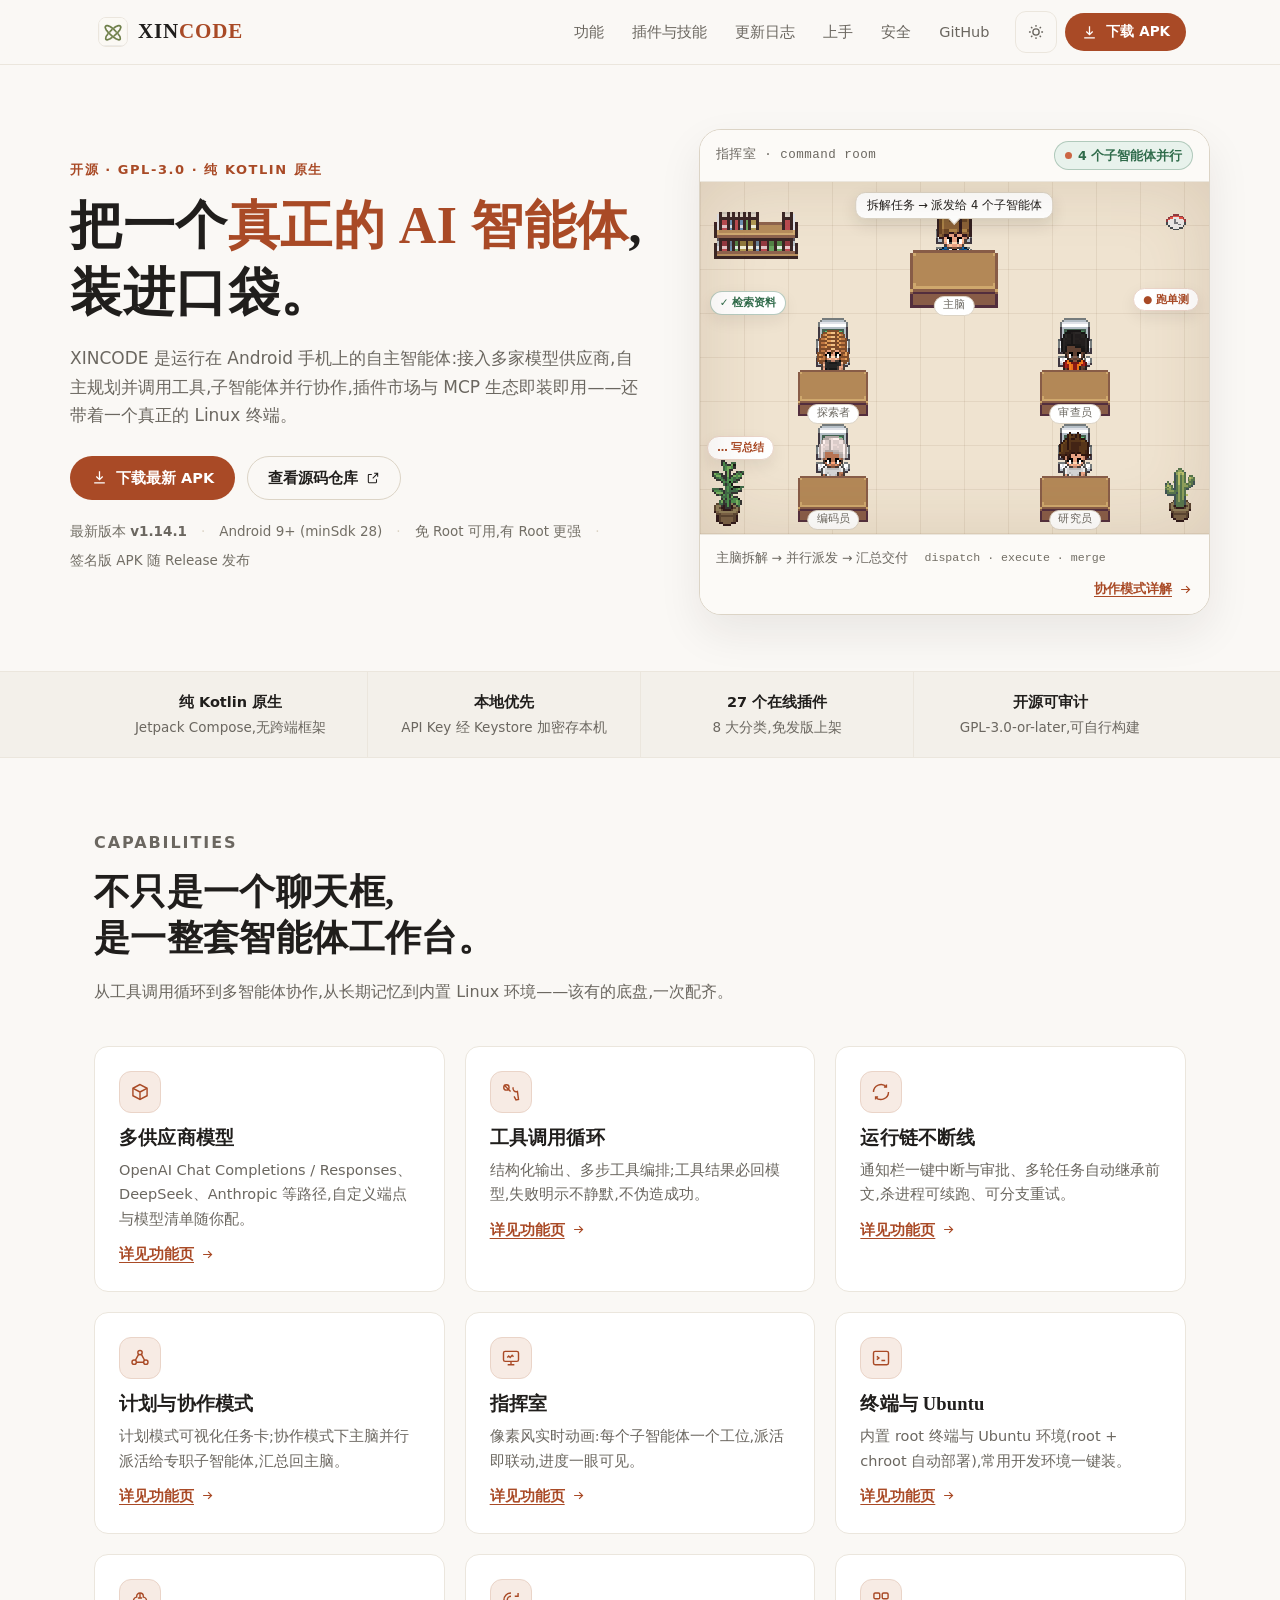
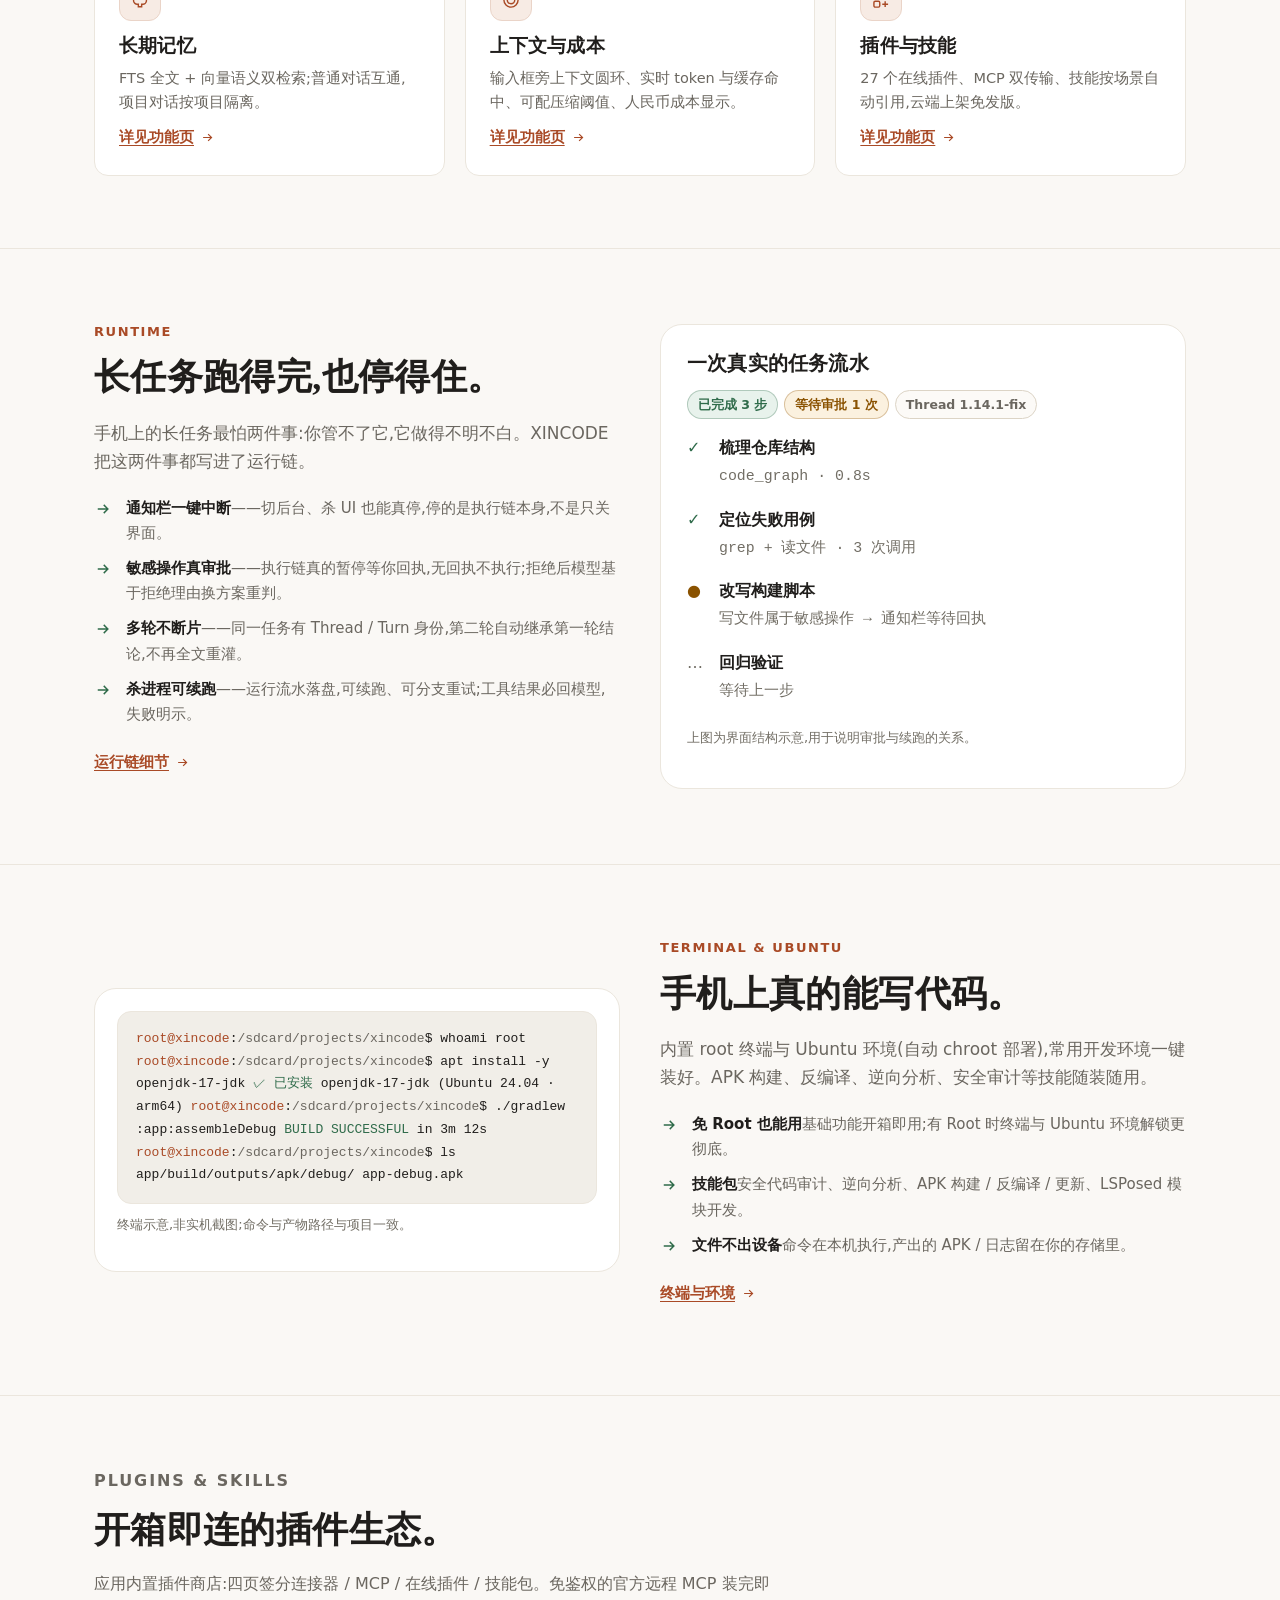
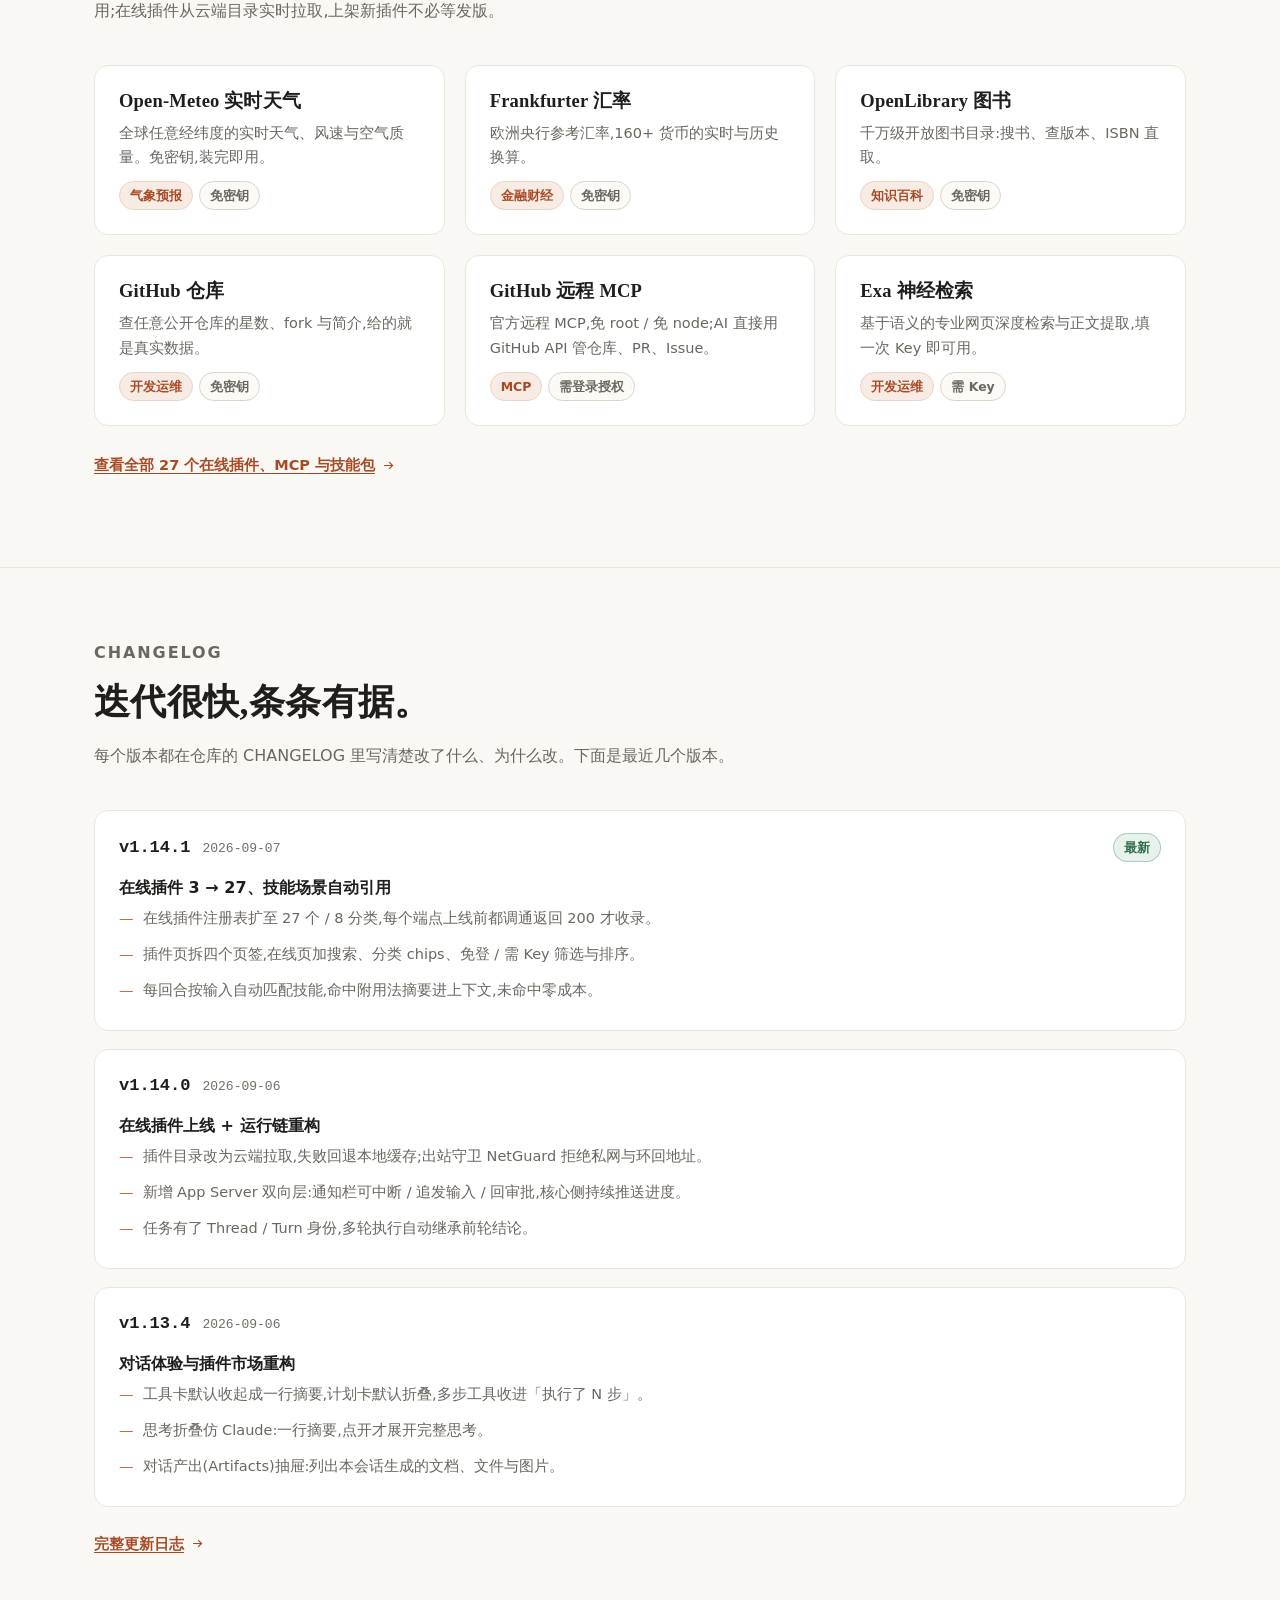
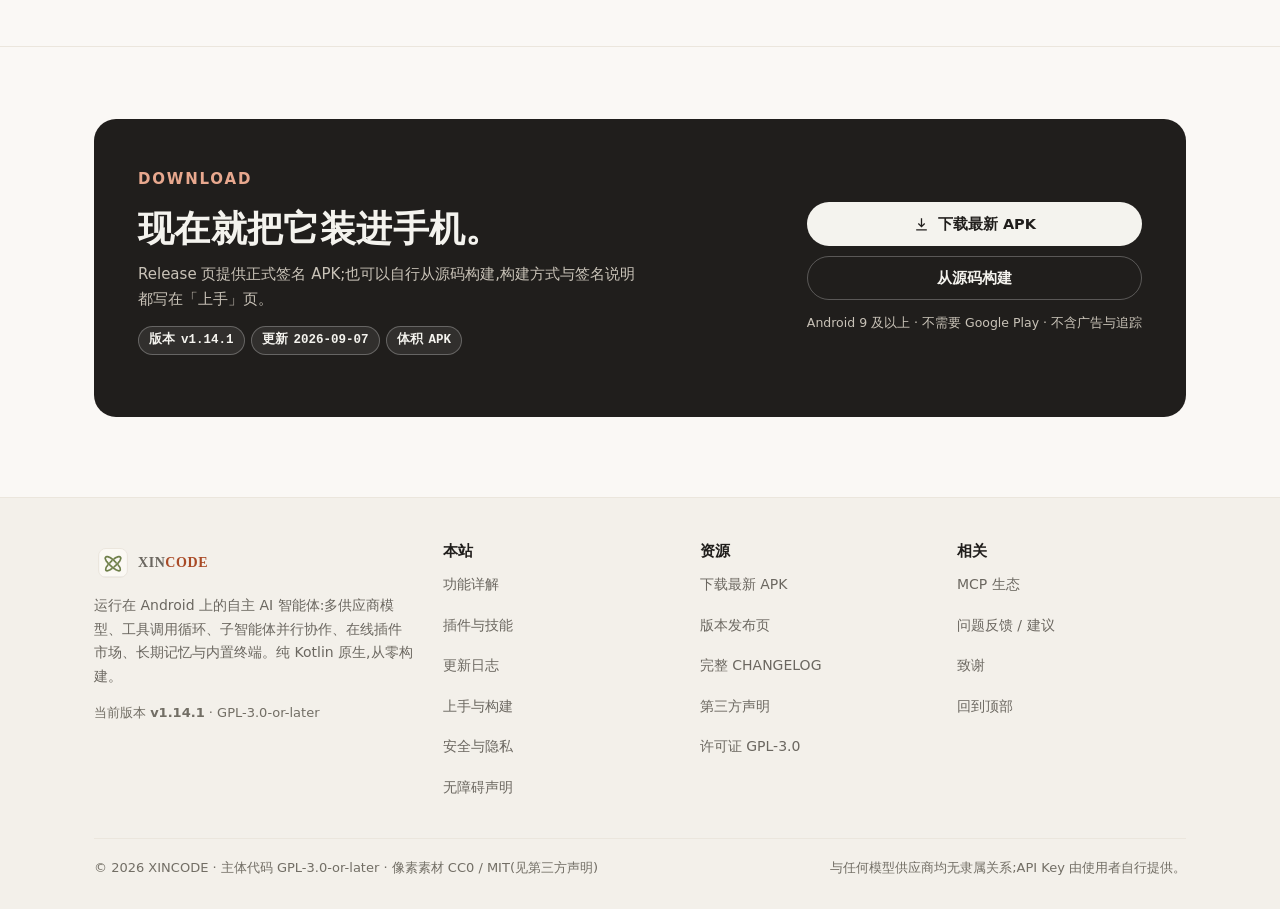
==== docs/index.html @ a9d01be5 "docs(site): 官网升级为多页站点,并按 WCAG 2.2 AA 收敛无障碍 新增页面:功能详解 / 插件与技能 / 更新日志 / 上手与构建 / 安全与隐私 / 无障碍声明 / 404。  " ====
<!DOCTYPE html>
<html lang="zh-CN">
<head>
<meta charset="UTF-8">
<meta name="viewport" content="width=device-width, initial-scale=1">
<title>XINCODE — 装进口袋的 AI 智能体</title>
<meta name="description" content="XINCODE 是纯 Kotlin 原生的 Android AI 智能体:多供应商模型接入、工具调用循环、子智能体并行协作、在线插件市场与 MCP 生态、长期记忆,以及内置 root 终端与 Ubuntu 环境。开源 GPL-3.0。">
<link rel="canonical" href="https://kusesad-1122.github.io/XINCODE-Public/index.html">
<meta name="color-scheme" content="light dark">
<meta name="theme-color" content="#FAF8F5" media="(prefers-color-scheme: light)">
<meta name="theme-color" content="#181715" media="(prefers-color-scheme: dark)">
<link rel="icon" href="assets/img/app-icon.png" type="image/png">
<link rel="apple-touch-icon" href="assets/img/app-icon.png">
<link rel="manifest" href="manifest.webmanifest">
<meta property="og:type" content="website">
<meta property="og:site_name" content="XINCODE">
<meta property="og:locale" content="zh_CN">
<meta property="og:title" content="XINCODE — 装进口袋的 AI 智能体">
<meta property="og:description" content="XINCODE 是纯 Kotlin 原生的 Android AI 智能体:多供应商模型接入、工具调用循环、子智能体并行协作、在线插件市场与 MCP 生态、长期记忆,以及内置 root 终端与 Ubuntu 环境。开源 GPL-3.0。">
<meta property="og:url" content="https://kusesad-1122.github.io/XINCODE-Public/index.html">
<meta property="og:image" content="https://kusesad-1122.github.io/XINCODE-Public/assets/img/og.png">
<meta property="og:image:width" content="1200">
<meta property="og:image:height" content="630">
<meta name="twitter:card" content="summary_large_image">
<meta name="twitter:title" content="XINCODE — 装进口袋的 AI 智能体">
<meta name="twitter:description" content="XINCODE 是纯 Kotlin 原生的 Android AI 智能体:多供应商模型接入、工具调用循环、子智能体并行协作、在线插件市场与 MCP 生态、长期记忆,以及内置 root 终端与 Ubuntu 环境。开源 GPL-3.0。">
<meta name="twitter:image" content="https://kusesad-1122.github.io/XINCODE-Public/assets/img/og.png">
<link rel="stylesheet" href="assets/site.css">
<script>/* 首屏前定主题,避免闪白/闪黑 */
(function(){try{var t=localStorage.getItem("xincode-theme");if(t==="dark"||t==="light"){document.documentElement.setAttribute("data-theme",t);}}catch(e){}})();
</script>
<script src="assets/site.js" defer></script>
</head>
<body>
<a class="skip" href="#main">跳到主要内容</a>
<header class="site-header">
  <div class="wrap nav">
    <a class="brand" href="index.html">
      <img src="assets/img/app-icon.png" alt="" width="30" height="30">
      <span>XIN<span class="code">CODE</span></span>
    </a>
    <nav class="nav-links" aria-label="主导航">
        <a href="features.html">功能</a>
        <a href="plugins.html">插件与技能</a>
        <a href="changelog.html">更新日志</a>
        <a href="guide.html">上手</a>
        <a href="security.html">安全</a>
        <a href="https://github.com/kusesad-1122/XINCODE-Public" target="_blank" rel="noopener noreferrer">GitHub<span class="visually-hidden">(在新标签页打开)</span></a>
    </nav>
    <div class="nav-actions">
      <button class="icon-btn" type="button" data-theme-toggle aria-pressed="false" aria-label="切换到深色主题"><svg viewBox="0 0 24 24" width="18" height="18" fill="none" stroke="currentColor" stroke-width="1.8" aria-hidden="true"><circle cx="12" cy="12" r="4.2"/><path d="M12 2.6v2.4M12 19v2.4M2.6 12H5M19 12h2.4M5.4 5.4l1.7 1.7M16.9 16.9l1.7 1.7M18.6 5.4l-1.7 1.7M7.1 16.9l-1.7 1.7"/></svg></button>
      <a class="btn btn-sm" href="https://github.com/kusesad-1122/XINCODE-Public/releases/latest/download/app-release.apk"><svg viewBox="0 0 24 24" width="17" height="17" fill="none" stroke="currentColor" stroke-width="1.8" aria-hidden="true"><path d="M12 3v12M7.5 10.5 12 15l4.5-4.5M4.5 19.5h15"/></svg>下载 APK</a>
      <button class="icon-btn nav-toggle" type="button" data-menu-toggle aria-expanded="false" aria-controls="site-menu" aria-label="打开导航菜单"><svg viewBox="0 0 24 24" width="20" height="20" fill="none" stroke="currentColor" stroke-width="1.8" aria-hidden="true"><path d="M4 7h16M4 12h16M4 17h16"/></svg></button>
    </div>
  </div>
  <nav id="site-menu" class="wrap" aria-label="移动端导航" hidden>
      <a href="features.html">功能</a>
      <a href="plugins.html">插件与技能</a>
      <a href="changelog.html">更新日志</a>
      <a href="guide.html">上手</a>
      <a href="security.html">安全</a>
      <a href="https://github.com/kusesad-1122/XINCODE-Public" target="_blank" rel="noopener noreferrer">GitHub<span class="visually-hidden">(在新标签页打开)</span></a>
      <a class="btn" href="https://github.com/kusesad-1122/XINCODE-Public/releases/latest/download/app-release.apk"><svg viewBox="0 0 24 24" width="17" height="17" fill="none" stroke="currentColor" stroke-width="1.8" aria-hidden="true"><path d="M12 3v12M7.5 10.5 12 15l4.5-4.5M4.5 19.5h15"/></svg>下载最新 APK</a>
  </nav>
</header>
<main id="main" tabindex="-1">
<div class="wrap hero">
  <div>
    <p class="eyebrow-line">开源 · GPL-3.0 · 纯 Kotlin 原生</p>
    <h1>把一个<em>真正的 AI 智能体</em>,<br>装进口袋。</h1>
    <p class="lede">XINCODE 是运行在 Android 手机上的自主智能体:接入多家模型供应商,自主规划并调用工具,子智能体并行协作,插件市场与 MCP 生态即装即用——还带着一个真正的 Linux 终端。</p>
    <div class="btn-row">
      <a class="btn" href="https://github.com/kusesad-1122/XINCODE-Public/releases/latest/download/app-release.apk"><svg viewBox="0 0 24 24" width="17" height="17" fill="none" stroke="currentColor" stroke-width="1.8" aria-hidden="true"><path d="M12 3v12M7.5 10.5 12 15l4.5-4.5M4.5 19.5h15"/></svg>下载最新 APK</a>
      <a class="btn btn-ghost" href="https://github.com/kusesad-1122/XINCODE-Public" target="_blank" rel="noopener noreferrer">查看源码仓库 <svg viewBox="0 0 24 24" width="14" height="14" fill="none" stroke="currentColor" stroke-width="1.8" aria-hidden="true"><path d="M14 4h6v6M20 4l-8.5 8.5M18 14v5a1 1 0 0 1-1 1H5a1 1 0 0 1-1-1V7a1 1 0 0 1 1-1h5"/></svg></a>
    </div>
    <p class="hero-meta">
      <span>最新版本 <b data-version>v1.14.1</b></span>
      <span class="sep">·</span>
      <span>Android 9+ (minSdk 28)</span>
      <span class="sep">·</span>
      <span>免 Root 可用,有 Root 更强</span>
      <span class="sep">·</span>
      <span data-version-note>签名版 APK 随 Release 发布</span>
    </p>
  </div>
  <div class="room">
    <div class="room-head">
      <span class="t">指挥室 · command room</span>
      <span class="badge badge-green"><span class="dot"></span>4 个子智能体并行</span>
    </div>
    <div class="room-stage" role="img" aria-label="指挥室示意:主脑在中央拆解任务,四个子智能体工位(探索者、审查员、编码员、研究员)并行执行,任务卡片在工作台之间流转。">
      <img class="room-decor shelf" src="assets/img/pixel/bookshelf.png" alt="" aria-hidden="true" width="84" height="42">
      <img class="room-decor clock" src="assets/img/pixel/clock.png" alt="" aria-hidden="true" width="26" height="52">
      <img class="room-decor plant" src="assets/img/pixel/plant.png" alt="" aria-hidden="true" width="34" height="68">
      <img class="room-decor cactus" src="assets/img/pixel/cactus.png" alt="" aria-hidden="true" width="30" height="60">

      <div class="ws ws-brain" aria-hidden="true">
        <span class="bubble">拆解任务 → 派发给 4 个子智能体</span>
        <img class="pc screen-glow" src="assets/img/pixel/pc_on_2.png" alt="" width="36" height="72">
        <span class="char char-bob" style="background-image:url(assets/img/pixel/char_0.png)"></span>
        <img class="desk-front" src="assets/img/pixel/desk.png" alt="" width="88" height="88">
        <span class="tag">主脑</span>
      </div>

      <div class="ws" aria-hidden="true">
        <img class="pc screen-glow" src="assets/img/pixel/pc_on_1.png" alt="" width="34" height="68">
        <span class="char char-bob" style="background-image:url(assets/img/pixel/char_1.png)"></span>
        <img class="desk-front" src="assets/img/pixel/desk.png" alt="" width="70" height="70">
        <span class="tag">探索者</span>
      </div>
      <div class="ws" aria-hidden="true">
        <img class="pc screen-glow b" src="assets/img/pixel/pc_on_2.png" alt="" width="34" height="68">
        <span class="char char-bob b" style="background-image:url(assets/img/pixel/char_2.png)"></span>
        <img class="desk-front" src="assets/img/pixel/desk.png" alt="" width="70" height="70">
        <span class="tag">审查员</span>
      </div>
      <div class="ws" aria-hidden="true">
        <img class="pc screen-glow c" src="assets/img/pixel/pc_on_3.png" alt="" width="34" height="68">
        <span class="char char-bob c" style="background-image:url(assets/img/pixel/char_3.png)"></span>
        <img class="desk-front" src="assets/img/pixel/desk.png" alt="" width="70" height="70">
        <span class="tag">编码员</span>
      </div>
      <div class="ws" aria-hidden="true">
        <img class="pc screen-glow d" src="assets/img/pixel/pc_on_1.png" alt="" width="34" height="68">
        <span class="char char-bob d" style="background-image:url(assets/img/pixel/char_4.png)"></span>
        <img class="desk-front" src="assets/img/pixel/desk.png" alt="" width="70" height="70">
        <span class="tag">研究员</span>
      </div>

      <span class="chip-float done" style="left:2%;top:31%" aria-hidden="true">✓ 检索资料</span>
      <span class="chip-float d2" style="right:2%;top:30%" aria-hidden="true">● 跑单测</span>
      <span class="chip-float d3" style="left:1.5%;bottom:21%" aria-hidden="true">… 写总结</span>
    </div>
    <div class="room-foot">
      <span>主脑拆解 → 并行派发 → 汇总交付</span>
      <span class="mono">dispatch · execute · merge</span>
      <a class="link-more" href="features.html#collab">协作模式详解 <svg viewBox="0 0 24 24" width="15" height="15" fill="none" stroke="currentColor" stroke-width="1.9" aria-hidden="true"><path d="M5 12h13M13 6.5 18.5 12 13 17.5"/></svg></a>
    </div>
  </div>
</div>

<div class="strip">
  <div class="wrap strip-in">
    <div class="cell"><b>纯 Kotlin 原生</b>Jetpack Compose,无跨端框架</div>
    <div class="cell"><b>本地优先</b>API Key 经 Keystore 加密存本机</div>
    <div class="cell"><b>27 个在线插件</b>8 大分类,免发版上架</div>
    <div class="cell"><b>开源可审计</b>GPL-3.0-or-later,可自行构建</div>
  </div>
</div>

<section class="section" id="features" aria-labelledby="h-features">
  <div class="wrap">
    <div class="section-head">
      <p class="eyebrow-line">Capabilities</p>
      <h2 id="h-features">不只是一个聊天框,<br>是一整套智能体工作台。</h2>
      <p>从工具调用循环到多智能体协作,从长期记忆到内置 Linux 环境——该有的底盘,一次配齐。</p>
    </div>
    <div class="grid grid-3">
      <article class="card">
        <div class="ic-box"><svg viewBox="0 0 24 24" fill="none" stroke="currentColor" stroke-width="1.7" aria-hidden="true"><path d="M12 3 3.5 7.5v9L12 21l8.5-4.5v-9L12 3Z"/><path d="M12 12 3.7 7.6M12 12l8.3-4.4M12 12v9"/></svg></div>
        <h3>多供应商模型</h3>
        <p>OpenAI Chat Completions / Responses、DeepSeek、Anthropic 等路径,自定义端点与模型清单随你配。</p>
        <p style="margin-top:10px"><a class="link-more" href="features.html#provider", ">详见功能页 <svg viewBox="0 0 24 24" width="15" height="15" fill="none" stroke="currentColor" stroke-width="1.9" aria-hidden="true"><path d="M5 12h13M13 6.5 18.5 12 13 17.5"/></svg></a></p>
      </article>
      <article class="card">
        <div class="ic-box"><svg viewBox="0 0 24 24" fill="none" stroke="currentColor" stroke-width="1.7" aria-hidden="true"><path d="M14.7 6.3a3.8 3.8 0 0 0 5 5L21 21l-3 .5-2.3-4.2"/><path d="M4 4l7.5 7.5"/><circle cx="6.5" cy="6.5" r="3.2"/></svg></div>
        <h3>工具调用循环</h3>
        <p>结构化输出、多步工具编排;工具结果必回模型,失败明示不静默,不伪造成功。</p>
        <p style="margin-top:10px"><a class="link-more" href="features.html#tools">详见功能页 <svg viewBox="0 0 24 24" width="15" height="15" fill="none" stroke="currentColor" stroke-width="1.9" aria-hidden="true"><path d="M5 12h13M13 6.5 18.5 12 13 17.5"/></svg></a></p>
      </article>
      <article class="card">
        <div class="ic-box"><svg viewBox="0 0 24 24" fill="none" stroke="currentColor" stroke-width="1.7" aria-hidden="true"><path d="M3 12a9 9 0 0 1 15.5-6.2M21 12a9 9 0 0 1-15.5 6.2"/><path d="M18.5 3v3h-3M5.5 21v-3h3"/></svg></div>
        <h3>运行链不断线</h3>
        <p>通知栏一键中断与审批、多轮任务自动继承前文,杀进程可续跑、可分支重试。</p>
        <p style="margin-top:10px"><a class="link-more" href="features.html#runtime">详见功能页 <svg viewBox="0 0 24 24" width="15" height="15" fill="none" stroke="currentColor" stroke-width="1.9" aria-hidden="true"><path d="M5 12h13M13 6.5 18.5 12 13 17.5"/></svg></a></p>
      </article>
      <article class="card">
        <div class="ic-box"><svg viewBox="0 0 24 24" fill="none" stroke="currentColor" stroke-width="1.7" aria-hidden="true"><circle cx="12" cy="5.5" r="2.6"/><circle cx="5" cy="17" r="2.6"/><circle cx="19" cy="17" r="2.6"/><path d="M10.3 7.7 6.6 14.6M13.7 7.7l3.7 6.9M7.6 17h8.8"/></svg></div>
        <h3>计划与协作模式</h3>
        <p>计划模式可视化任务卡;协作模式下主脑并行派活给专职子智能体,汇总回主脑。</p>
        <p style="margin-top:10px"><a class="link-more" href="features.html#collab">详见功能页 <svg viewBox="0 0 24 24" width="15" height="15" fill="none" stroke="currentColor" stroke-width="1.9" aria-hidden="true"><path d="M5 12h13M13 6.5 18.5 12 13 17.5"/></svg></a></p>
      </article>
      <article class="card">
        <div class="ic-box"><svg viewBox="0 0 24 24" fill="none" stroke="currentColor" stroke-width="1.7" aria-hidden="true"><rect x="3" y="4" width="18" height="12" rx="2"/><path d="M8 20h8M12 16v4M7.5 11.5l1.8-1.8 1.7 1.7 2.4-2.6 1.6 1.6"/></svg></div>
        <h3>指挥室</h3>
        <p>像素风实时动画:每个子智能体一个工位,派活即联动,进度一眼可见。</p>
        <p style="margin-top:10px"><a class="link-more" href="features.html#room">详见功能页 <svg viewBox="0 0 24 24" width="15" height="15" fill="none" stroke="currentColor" stroke-width="1.9" aria-hidden="true"><path d="M5 12h13M13 6.5 18.5 12 13 17.5"/></svg></a></p>
      </article>
      <article class="card">
        <div class="ic-box"><svg viewBox="0 0 24 24" fill="none" stroke="currentColor" stroke-width="1.7" aria-hidden="true"><rect x="3" y="4" width="18" height="16" rx="2"/><path d="M7 10l2.5 2L7 14M12.5 15h4.5"/></svg></div>
        <h3>终端与 Ubuntu</h3>
        <p>内置 root 终端与 Ubuntu 环境(root + chroot 自动部署),常用开发环境一键装。</p>
        <p style="margin-top:10px"><a class="link-more" href="features.html#terminal">详见功能页 <svg viewBox="0 0 24 24" width="15" height="15" fill="none" stroke="currentColor" stroke-width="1.9" aria-hidden="true"><path d="M5 12h13M13 6.5 18.5 12 13 17.5"/></svg></a></p>
      </article>
      <article class="card">
        <div class="ic-box"><svg viewBox="0 0 24 24" fill="none" stroke="currentColor" stroke-width="1.7" aria-hidden="true"><path d="M12 3.5a4 4 0 0 1 4 4v1a4 4 0 0 1-1 8.5h-1V20h-4v-3H9a4 4 0 0 1-1-8.5v-1a4 4 0 0 1 4-4Z"/><path d="M12 3.5v6M9.5 9.5h5"/></svg></div>
        <h3>长期记忆</h3>
        <p>FTS 全文 + 向量语义双检索;普通对话互通,项目对话按项目隔离。</p>
        <p style="margin-top:10px"><a class="link-more" href="features.html#memory">详见功能页 <svg viewBox="0 0 24 24" width="15" height="15" fill="none" stroke="currentColor" stroke-width="1.9" aria-hidden="true"><path d="M5 12h13M13 6.5 18.5 12 13 17.5"/></svg></a></p>
      </article>
      <article class="card">
        <div class="ic-box"><svg viewBox="0 0 24 24" fill="none" stroke="currentColor" stroke-width="1.7" aria-hidden="true"><path d="M12 3.5a8.5 8.5 0 1 0 8.5 8.5"/><path d="M12 7.5A4.5 4.5 0 1 0 16.5 12"/><path d="M20.5 3.5v4h-4"/></svg></div>
        <h3>上下文与成本</h3>
        <p>输入框旁上下文圆环、实时 token 与缓存命中、可配压缩阈值、人民币成本显示。</p>
        <p style="margin-top:10px"><a class="link-more" href="features.html#context">详见功能页 <svg viewBox="0 0 24 24" width="15" height="15" fill="none" stroke="currentColor" stroke-width="1.9" aria-hidden="true"><path d="M5 12h13M13 6.5 18.5 12 13 17.5"/></svg></a></p>
      </article>
      <article class="card">
        <div class="ic-box"><svg viewBox="0 0 24 24" fill="none" stroke="currentColor" stroke-width="1.7" aria-hidden="true"><rect x="3.5" y="3.5" width="7" height="7" rx="1.6"/><rect x="13.5" y="3.5" width="7" height="7" rx="1.6"/><rect x="3.5" y="13.5" width="7" height="7" rx="1.6"/><path d="M17 13.5v7M13.5 17h7"/></svg></div>
        <h3>插件与技能</h3>
        <p>27 个在线插件、MCP 双传输、技能按场景自动引用,云端上架免发版。</p>
        <p style="margin-top:10px"><a class="link-more" href="features.html#plugins">详见功能页 <svg viewBox="0 0 24 24" width="15" height="15" fill="none" stroke="currentColor" stroke-width="1.9" aria-hidden="true"><path d="M5 12h13M13 6.5 18.5 12 13 17.5"/></svg></a></p>
      </article>
    </div>
  </div>
</section>

<section class="section" aria-labelledby="h-runtime">
  <div class="wrap feature-split">
    <div>
      <p class="eyebrow-line">Runtime</p>
      <h2 id="h-runtime">长任务跑得完,也停得住。</h2>
      <p class="lede">手机上的长任务最怕两件事:你管不了它,它做得不明不白。XINCODE 把这两件事都写进了运行链。</p>
      <ul class="checklist" style="margin-top:20px">
        <li><svg viewBox="0 0 24 24" width="15" height="15" fill="none" stroke="currentColor" stroke-width="1.9" aria-hidden="true"><path d="M5 12h13M13 6.5 18.5 12 13 17.5"/></svg><span><b>通知栏一键中断</b>——切后台、杀 UI 也能真停,停的是执行链本身,不是只关界面。</span></li>
        <li><svg viewBox="0 0 24 24" width="15" height="15" fill="none" stroke="currentColor" stroke-width="1.9" aria-hidden="true"><path d="M5 12h13M13 6.5 18.5 12 13 17.5"/></svg><span><b>敏感操作真审批</b>——执行链真的暂停等你回执,无回执不执行;拒绝后模型基于拒绝理由换方案重判。</span></li>
        <li><svg viewBox="0 0 24 24" width="15" height="15" fill="none" stroke="currentColor" stroke-width="1.9" aria-hidden="true"><path d="M5 12h13M13 6.5 18.5 12 13 17.5"/></svg><span><b>多轮不断片</b>——同一任务有 Thread / Turn 身份,第二轮自动继承第一轮结论,不再全文重灌。</span></li>
        <li><svg viewBox="0 0 24 24" width="15" height="15" fill="none" stroke="currentColor" stroke-width="1.9" aria-hidden="true"><path d="M5 12h13M13 6.5 18.5 12 13 17.5"/></svg><span><b>杀进程可续跑</b>——运行流水落盘,可续跑、可分支重试;工具结果必回模型,失败明示。</span></li>
      </ul>
      <p style="margin-top:22px"><a class="link-more" href="features.html#runtime">运行链细节 <svg viewBox="0 0 24 24" width="15" height="15" fill="none" stroke="currentColor" stroke-width="1.9" aria-hidden="true"><path d="M5 12h13M13 6.5 18.5 12 13 17.5"/></svg></a></p>
    </div>
    <div class="panel">
      <h3 style="margin-bottom:14px">一次真实的任务流水</h3>
      <div class="badge-row" style="margin-bottom:16px">
        <span class="badge badge-green">已完成 3 步</span>
        <span class="badge badge-amber">等待审批 1 次</span>
        <span class="badge">Thread 1.14.1-fix</span>
      </div>
      <ol style="list-style:none;padding:0;margin:0;display:grid;gap:12px">
        <li style="display:grid;grid-template-columns:22px 1fr;gap:10px"><span style="color:var(--green)">✓</span><span><b>梳理仓库结构</b><br><span class="meta mono">code_graph · 0.8s</span></span></li>
        <li style="display:grid;grid-template-columns:22px 1fr;gap:10px"><span style="color:var(--green)">✓</span><span><b>定位失败用例</b><br><span class="meta mono">grep + 读文件 · 3 次调用</span></span></li>
        <li style="display:grid;grid-template-columns:22px 1fr;gap:10px"><span style="color:var(--amber)">●</span><span><b>改写构建脚本</b><br><span class="meta mono">写文件属于敏感操作 → 通知栏等待回执</span></span></li>
        <li style="display:grid;grid-template-columns:22px 1fr;gap:10px"><span style="color:var(--faint)">…</span><span><b>回归验证</b><br><span class="meta mono">等待上一步</span></span></li>
      </ol>
      <p class="meta" style="margin-top:18px">上图为界面结构示意,用于说明审批与续跑的关系。</p>
    </div>
  </div>
</section>

<section class="section" aria-labelledby="h-terminal">
  <div class="wrap feature-split">
    <div class="panel" style="padding:22px">
      <div class="term" role="img" aria-label="终端示意:以 root 身份在手机内置 Ubuntu 环境里装 JDK、执行 Gradle 构建并得到 APK 产物。">
<span class="p">root@xincode</span>:<span class="c">/sdcard/projects/xincode</span>$ whoami
root
<span class="p">root@xincode</span>:<span class="c">/sdcard/projects/xincode</span>$ apt install -y openjdk-17-jdk
<span class="ok">✓ 已安装</span> openjdk-17-jdk (Ubuntu 24.04 · arm64)
<span class="p">root@xincode</span>:<span class="c">/sdcard/projects/xincode</span>$ ./gradlew :app:assembleDebug
<span class="ok">BUILD SUCCESSFUL</span> in 3m 12s
<span class="p">root@xincode</span>:<span class="c">/sdcard/projects/xincode</span>$ ls app/build/outputs/apk/debug/
app-debug.apk
</div>
<p class="meta" style="margin-top:10px">终端示意,非实机截图;命令与产物路径与项目一致。</p>
    </div>
    <div>
      <p class="eyebrow-line">Terminal &amp; Ubuntu</p>
      <h2 id="h-terminal">手机上真的能写代码。</h2>
      <p class="lede">内置 root 终端与 Ubuntu 环境(自动 chroot 部署),常用开发环境一键装好。APK 构建、反编译、逆向分析、安全审计等技能随装随用。</p>
      <ul class="checklist" style="margin-top:20px">
        <li><svg viewBox="0 0 24 24" width="15" height="15" fill="none" stroke="currentColor" stroke-width="1.9" aria-hidden="true"><path d="M5 12h13M13 6.5 18.5 12 13 17.5"/></svg><span><b>免 Root 也能用</b>基础功能开箱即用;有 Root 时终端与 Ubuntu 环境解锁更彻底。</span></li>
        <li><svg viewBox="0 0 24 24" width="15" height="15" fill="none" stroke="currentColor" stroke-width="1.9" aria-hidden="true"><path d="M5 12h13M13 6.5 18.5 12 13 17.5"/></svg><span><b>技能包</b>安全代码审计、逆向分析、APK 构建 / 反编译 / 更新、LSPosed 模块开发。</span></li>
        <li><svg viewBox="0 0 24 24" width="15" height="15" fill="none" stroke="currentColor" stroke-width="1.9" aria-hidden="true"><path d="M5 12h13M13 6.5 18.5 12 13 17.5"/></svg><span><b>文件不出设备</b>命令在本机执行,产出的 APK / 日志留在你的存储里。</span></li>
      </ul>
      <p style="margin-top:22px"><a class="link-more" href="features.html#terminal">终端与环境 <svg viewBox="0 0 24 24" width="15" height="15" fill="none" stroke="currentColor" stroke-width="1.9" aria-hidden="true"><path d="M5 12h13M13 6.5 18.5 12 13 17.5"/></svg></a></p>
    </div>
  </div>
</section>

<section class="section" id="plugins" aria-labelledby="h-plugins">
  <div class="wrap">
    <div class="section-head">
      <p class="eyebrow-line">Plugins &amp; Skills</p>
      <h2 id="h-plugins">开箱即连的插件生态。</h2>
      <p>应用内置插件商店:四页签分连接器 / MCP / 在线插件 / 技能包。免鉴权的官方远程 MCP 装完即用;在线插件从云端目录实时拉取,上架新插件不必等发版。</p>
    </div>
    <div class="grid grid-3">
      <article class="card"><h3>Open-Meteo 实时天气</h3><p>全球任意经纬度的实时天气、风速与空气质量。免密钥,装完即用。</p><p class="badge-row" style="margin-top:12px"><span class="badge badge-brand">气象预报</span><span class="badge">免密钥</span></p></article>
      <article class="card"><h3>Frankfurter 汇率</h3><p>欧洲央行参考汇率,160+ 货币的实时与历史换算。</p><p class="badge-row" style="margin-top:12px"><span class="badge badge-brand">金融财经</span><span class="badge">免密钥</span></p></article>
      <article class="card"><h3>OpenLibrary 图书</h3><p>千万级开放图书目录:搜书、查版本、ISBN 直取。</p><p class="badge-row" style="margin-top:12px"><span class="badge badge-brand">知识百科</span><span class="badge">免密钥</span></p></article>
      <article class="card"><h3>GitHub 仓库</h3><p>查任意公开仓库的星数、fork 与简介,给的就是真实数据。</p><p class="badge-row" style="margin-top:12px"><span class="badge badge-brand">开发运维</span><span class="badge">免密钥</span></p></article>
      <article class="card"><h3>GitHub 远程 MCP</h3><p>官方远程 MCP,免 root / 免 node;AI 直接用 GitHub API 管仓库、PR、Issue。</p><p class="badge-row" style="margin-top:12px"><span class="badge badge-brand">MCP</span><span class="badge">需登录授权</span></p></article>
      <article class="card"><h3>Exa 神经检索</h3><p>基于语义的专业网页深度检索与正文提取,填一次 Key 即可用。</p><p class="badge-row" style="margin-top:12px"><span class="badge badge-brand">开发运维</span><span class="badge">需 Key</span></p></article>
    </div>
    <p style="margin-top:26px"><a class="link-more" href="plugins.html">查看全部 27 个在线插件、MCP 与技能包 <svg viewBox="0 0 24 24" width="15" height="15" fill="none" stroke="currentColor" stroke-width="1.9" aria-hidden="true"><path d="M5 12h13M13 6.5 18.5 12 13 17.5"/></svg></a></p>
  </div>
</section>

<section class="section" id="changelog" aria-labelledby="h-changelog">
  <div class="wrap">
    <div class="section-head">
      <p class="eyebrow-line">Changelog</p>
      <h2 id="h-changelog">迭代很快,条条有据。</h2>
      <p>每个版本都在仓库的 CHANGELOG 里写清楚改了什么、为什么改。下面是最近几个版本。</p>
    </div>
    <div class="timeline" data-release-list="3" data-cap-headings="2" data-cap-items="3">
      <article class="release">
        <div class="v"><b>v1.14.1</b><time datetime="2026-09-07">2026-09-07</time><span class="badge badge-green">最新</span></div>
        <h3>在线插件 3 → 27、技能场景自动引用</h3>
        <ul>
          <li>在线插件注册表扩至 27 个 / 8 分类,每个端点上线前都调通返回 200 才收录。</li>
          <li>插件页拆四个页签,在线页加搜索、分类 chips、免登 / 需 Key 筛选与排序。</li>
          <li>每回合按输入自动匹配技能,命中附用法摘要进上下文,未命中零成本。</li>
        </ul>
      </article>
      <article class="release">
        <div class="v"><b>v1.14.0</b><time datetime="2026-09-06">2026-09-06</time></div>
        <h3>在线插件上线 + 运行链重构</h3>
        <ul>
          <li>插件目录改为云端拉取,失败回退本地缓存;出站守卫 NetGuard 拒绝私网与环回地址。</li>
          <li>新增 App Server 双向层:通知栏可中断 / 追发输入 / 回审批,核心侧持续推送进度。</li>
          <li>任务有了 Thread / Turn 身份,多轮执行自动继承前轮结论。</li>
        </ul>
      </article>
      <article class="release">
        <div class="v"><b>v1.13.4</b><time datetime="2026-09-06">2026-09-06</time></div>
        <h3>对话体验与插件市场重构</h3>
        <ul>
          <li>工具卡默认收起成一行摘要,计划卡默认折叠,多步工具收进「执行了 N 步」。</li>
          <li>思考折叠仿 Claude:一行摘要,点开才展开完整思考。</li>
          <li>对话产出(Artifacts)抽屉:列出本会话生成的文档、文件与图片。</li>
        </ul>
      </article>
    </div>
    <p style="margin-top:24px"><a class="link-more" href="changelog.html">完整更新日志 <svg viewBox="0 0 24 24" width="15" height="15" fill="none" stroke="currentColor" stroke-width="1.9" aria-hidden="true"><path d="M5 12h13M13 6.5 18.5 12 13 17.5"/></svg></a></p>
  </div>
</section>

<section class="section" id="download" aria-labelledby="h-download">
  <div class="wrap">
    <div class="download-card">
      <div>
        <p class="eyebrow-line" style="color:#E8A88E">Download</p>
        <h2 id="h-download">现在就把它装进手机。</h2>
        <p>Release 页提供正式签名 APK;也可以自行从源码构建,构建方式与签名说明都写在「上手」页。</p>
        <p class="badge-row">
          <span class="badge">版本 <b data-version>v1.14.1</b></span>
          <span class="badge">更新 <b data-apk-date>2026-09-07</b></span>
          <span class="badge">体积 <b data-apk-size>APK</b></span>
        </p>
      </div>
      <div class="dl-actions">
        <a class="btn btn-light" href="https://github.com/kusesad-1122/XINCODE-Public/releases/latest/download/app-release.apk"><svg viewBox="0 0 24 24" width="17" height="17" fill="none" stroke="currentColor" stroke-width="1.8" aria-hidden="true"><path d="M12 3v12M7.5 10.5 12 15l4.5-4.5M4.5 19.5h15"/></svg>下载最新 APK</a>
        <a class="btn btn-outline-light" href="guide.html">从源码构建</a>
        <span class="dl-note">Android 9 及以上 · 不需要 Google Play · 不含广告与追踪</span>
      </div>
    </div>
  </div>
</section>
</main>
<footer class="site-footer">
  <div class="wrap">
    <div class="foot-grid">
      <div>
        <a class="brand" href="index.html" style="margin-bottom:10px">
          <img src="assets/img/app-icon.png" alt="" width="30" height="30">
          <span>XIN<span class="code">CODE</span></span>
        </a>
        <p class="about">运行在 Android 上的自主 AI 智能体:多供应商模型、工具调用循环、子智能体并行协作、在线插件市场、长期记忆与内置终端。纯 Kotlin 原生,从零构建。</p>
        <p class="meta">当前版本 <b data-version>v1.14.1</b> · GPL-3.0-or-later</p>
      </div>
      <nav aria-labelledby="foot-site">
        <h2 id="foot-site">本站</h2>
        <ul>
          <li><a href="features.html">功能详解</a></li>
          <li><a href="plugins.html">插件与技能</a></li>
          <li><a href="changelog.html">更新日志</a></li>
          <li><a href="guide.html">上手与构建</a></li>
          <li><a href="security.html">安全与隐私</a></li>
          <li><a href="accessibility.html">无障碍声明</a></li>
        </ul>
      </nav>
      <nav aria-labelledby="foot-res">
        <h2 id="foot-res">资源</h2>
        <ul>
          <li><a href="https://github.com/kusesad-1122/XINCODE-Public/releases/latest/download/app-release.apk">下载最新 APK</a></li>
          <li><a href="https://github.com/kusesad-1122/XINCODE-Public/releases" target="_blank" rel="noopener noreferrer">版本发布页<span class="visually-hidden">(在新标签页打开)</span></a></li>
          <li><a href="https://github.com/kusesad-1122/XINCODE-Public/blob/main/CHANGELOG.md" target="_blank" rel="noopener noreferrer">完整 CHANGELOG<span class="visually-hidden">(在新标签页打开)</span></a></li>
          <li><a href="https://github.com/kusesad-1122/XINCODE-Public/blob/main/THIRD-PARTY-NOTICES.md" target="_blank" rel="noopener noreferrer">第三方声明<span class="visually-hidden">(在新标签页打开)</span></a></li>
          <li><a href="https://github.com/kusesad-1122/XINCODE-Public/blob/main/LICENSE" target="_blank" rel="noopener noreferrer">许可证 GPL-3.0<span class="visually-hidden">(在新标签页打开)</span></a></li>
        </ul>
      </nav>
      <nav aria-labelledby="foot-more">
        <h2 id="foot-more">相关</h2>
        <ul>
          <li><a href="https://modelcontextprotocol.io" target="_blank" rel="noopener noreferrer">MCP 生态<span class="visually-hidden">(在新标签页打开)</span></a></li>
          <li><a href="https://github.com/kusesad-1122/XINCODE-Public/issues" target="_blank" rel="noopener noreferrer">问题反馈 / 建议<span class="visually-hidden">(在新标签页打开)</span></a></li>
          <li><a href="https://github.com/kusesad-1122/XINCODE-Public#-致谢" target="_blank" rel="noopener noreferrer">致谢<span class="visually-hidden">(在新标签页打开)</span></a></li>
          <li><a href="#main">回到顶部</a></li>
        </ul>
      </nav>
    </div>
    <div class="foot-bottom">
      <span>© <span data-year>2026</span> XINCODE · 主体代码 GPL-3.0-or-later · 像素素材 CC0 / MIT(见第三方声明)</span>
      <span>与任何模型供应商均无隶属关系;API Key 由使用者自行提供。</span>
    </div>
  </div>
</footer>
</body>
</html>
---- docs/assets/site.css ----
/* ==========================================================================
   XINCODE 站点样式 · 与应用 (Theme.kt / XinTheme) 同源的暖纸 + 陶土设计语言
   - 颜色 token 均按 WCAG 2.2 AA 校准:正文 ≥ 4.5:1,大字/图形 ≥ 3:1
   - 支持 :root[data-theme=dark] 与 prefers-color-scheme
   - 动效全部可被 prefers-reduced-motion: reduce 关闭
   ========================================================================== */

/* ---------- 1. Tokens ---------- */
:root {
  color-scheme: light;

  --bg:          #FAF8F5;   /* 暖纸底 */
  --bg-2:        #F3F0EA;   /* 下沉底/条纹 */
  --surface:     #FFFFFF;   /* 抬升面 */
  --surface-2:   #FCFAF7;
  --ink:         #201E1C;   /* 正文墨黑 */
  --sub:         #6B6760;   /* 次要文字 5.3:1 */
  --faint:       #726E65;   /* 元信息 4.8:1 */
  --brand:       #CC6644;   /* 品牌陶土(仅大字/图形/描边) */
  --brand-strong:#A94A26;   /* 按钮与链接 5.7:1 */
  --brand-soft:  #F7EBE4;
  --brand-line:  #EAD4C8;
  --amber:       #8A5200;
  --amber-soft:  #FBF1DF;
  --red:         #A93A34;
  --red-soft:    #FAEBE9;
  --green:       #2F6B4A;
  --green-soft:  #E8F2EC;
  --border:      #EBE6DD;
  --border-2:    #DCD4C6;
  --code-bg:     #F1EEE8;
  --shadow:      0 18px 44px rgb(32 30 28 / 8%);

  /* 语义 token:让"反色块"与"品牌底上的文字"在两套主题里都成立 */
  --on-brand:      #FFFFFF;
  --inverse-bg:    #201E1C;
  --inverse-ink:   #F4F3EE;
  --inverse-sub:   #C9C3B8;
  --inverse-line:  rgb(255 255 255 / 26%);
  --room-floor:    #EFE3D0;
  --room-line:     rgb(120 90 60 / 10%);
  --room-vignette: rgb(96 64 32 / 14%);

  --serif: "Iowan Old Style", "Palatino Linotype", Palatino, Georgia, "Songti SC", "Noto Serif CJK SC", "Times New Roman", serif;
  --sans:  ui-sans-serif, system-ui, -apple-system, "Segoe UI", "PingFang SC", "Hiragino Sans GB", "Microsoft YaHei", "Noto Sans CJK SC", sans-serif;
  --mono:  "JetBrains Mono", ui-monospace, SFMono-Regular, "SF Mono", Menlo, Consolas, "Liberation Mono", monospace;

  --r-lg: 22px; --r-md: 14px; --r-sm: 10px;
  --wrap: 1140px;
  --gap: 20px;
  --focus: 3px;
}

:root[data-theme="dark"] {
  color-scheme: dark;
  --bg:          #181715;
  --bg-2:        #1E1D1A;
  --surface:     #22201D;
  --surface-2:   #262421;
  --ink:         #EDE8E1;
  --sub:         #B7B1A6;
  --faint:       #9A948A;
  --brand:       #E07A5F;
  --brand-strong:#F0906F;
  --brand-soft:  #2E2622;
  --brand-line:  #453027;
  --amber:       #E5A84B;
  --amber-soft:  #2C2519;
  --red:         #E58A85;
  --red-soft:    #2E2020;
  --green:       #8CC7A5;
  --green-soft:  #1D2A22;
  --border:      #2E2B27;
  --border-2:    #3A3730;
  --code-bg:     #1D1C19;
  --shadow:      0 18px 44px rgb(0 0 0 / 40%);
  --on-brand:      #1A1614;
  --inverse-bg:    #0E0D0C;
  --inverse-ink:   #F2EEE7;
  --inverse-sub:   #B9B3A8;
  --inverse-line:  rgb(255 255 255 / 26%);
  --room-floor:    #2A2620;
  --room-line:     rgb(255 235 210 / 7%);
  --room-vignette: rgb(0 0 0 / 45%);
}

@media (prefers-color-scheme: dark) {
  :root:not([data-theme="light"]) {
    color-scheme: dark;
    --bg:#181715; --bg-2:#1E1D1A; --surface:#22201D; --surface-2:#262421;
    --ink:#EDE8E1; --sub:#B7B1A6; --faint:#9A948A;
    --brand:#E07A5F; --brand-strong:#F0906F; --brand-soft:#2E2622; --brand-line:#453027;
    --amber:#E5A84B; --amber-soft:#2C2519; --red:#E58A85; --red-soft:#2E2020;
    --green:#8CC7A5; --green-soft:#1D2A22;
    --border:#2E2B27; --border-2:#3A3730; --code-bg:#1D1C19;
    --shadow: 0 18px 44px rgb(0 0 0 / 40%);
    --on-brand:#1A1614; --inverse-bg:#0E0D0C; --inverse-ink:#F2EEE7; --inverse-sub:#B9B3A8;
    --inverse-line: rgb(255 255 255 / 26%);
    --room-floor:#2A2620; --room-line: rgb(255 235 210 / 7%); --room-vignette: rgb(0 0 0 / 45%);
  }
}

/* ---------- 2. Base ---------- */
*, *::before, *::after { box-sizing: border-box; }
html { -webkit-text-size-adjust: 100%; scroll-behavior: smooth; scroll-padding-top: 96px; }
body {
  margin: 0; background: var(--bg); color: var(--ink); overflow-wrap: break-word;
  font-family: var(--sans); font-size: 16px; line-height: 1.68;
  -webkit-font-smoothing: antialiased; text-rendering: optimizeLegibility;
}
img, svg { max-width: 100%; }
img { height: auto; }
h1, h2, h3, h4 { font-family: var(--serif); font-weight: 700; line-height: 1.28; margin: 0 0 .5em; letter-spacing: .01em; }
h1 { font-size: clamp(32px, 5.2vw, 52px); }
h2 { font-size: clamp(25px, 3.4vw, 36px); }
h3 { font-size: 20px; margin-bottom: .4em; }
h4 { font-size: 16px; font-family: var(--sans); letter-spacing: 0; }
p, ul, ol { margin: 0 0 1em; }
ul, ol { padding-left: 1.35em; }
li { margin-bottom: .35em; }
a { color: var(--brand-strong); text-underline-offset: 3px; text-decoration-thickness: 1px; }
a:hover { text-decoration: underline; }
strong, b { font-weight: 650; }
small { font-size: 13px; }
hr { border: 0; border-top: 1px solid var(--border); margin: 40px 0; }
:target { scroll-margin-top: 100px; }

/* 键盘焦点:始终可见、不依赖颜色单独传达 */
:focus-visible {
  outline: var(--focus) solid var(--brand-strong);
  outline-offset: 2px; border-radius: 6px;
}
:focus:not(:focus-visible) { outline: none; }

::selection { background: var(--brand-soft); color: var(--ink); }

/* 网格/弹性子项允许收缩,避免长代码行把整页撑宽 */
.hero > *, .feature-split > *, .grid > *, .doc-layout > *, .room-stage > *, .download-card > * { min-width: 0; }
.term, .prose pre, .panel, .card { max-width: 100%; }
h1, h2, h3, h4 { overflow-wrap: break-word; }

.wrap { max-width: var(--wrap); margin: 0 auto; padding: 0 24px; }
.wrap-narrow { max-width: 780px; margin: 0 auto; padding: 0 24px; }
.skip {
  position: absolute; left: 12px; top: -60px; z-index: 100;
  background: var(--surface); color: var(--ink); border: 1px solid var(--border-2);
  padding: 10px 16px; border-radius: var(--r-sm); font-weight: 600;
  transition: top .15s ease;
}
.skip:focus { top: 12px; }
.visually-hidden {
  position: absolute !important; width: 1px; height: 1px; margin: -1px; padding: 0;
  overflow: hidden; clip: rect(0 0 0 0); clip-path: inset(50%); white-space: nowrap; border: 0;
}
.eyebrow-line {
  font-size: 13px; font-weight: 700; letter-spacing: .12em; text-transform: uppercase;
  color: var(--brand-strong); margin-bottom: 12px;
}
.lede { font-size: 17px; color: var(--sub); max-width: 40em; }
.muted { color: var(--sub); }
.meta { font-size: 13px; color: var(--faint); }
.center { text-align: center; }
.mono { font-family: var(--mono); font-size: .93em; }

/* ---------- 3. Header / nav ---------- */
.site-header {
  position: sticky; top: 0; z-index: 60;
  background: color-mix(in srgb, var(--bg) 92%, transparent);
  backdrop-filter: saturate(140%) blur(10px);
  border-bottom: 1px solid var(--border);
}
@supports not (background: color-mix(in srgb, red 50%, blue)) {
  .site-header { background: var(--bg); }
}
.nav {
  display: flex; align-items: center; gap: 14px;
  min-height: 64px;
}
.brand {
  display: inline-flex; align-items: center; gap: 10px;
  font-family: var(--serif); font-weight: 700; font-size: 21px; letter-spacing: .04em;
  color: var(--ink); text-decoration: none; padding: 6px 4px; border-radius: 8px;
}
.brand:hover { text-decoration: none; }
.brand img { width: 30px; height: 30px; border-radius: 8px; border: 1px solid var(--border); background: #fff; }
.brand .code { color: var(--brand-strong); }
.nav-links { display: flex; align-items: center; gap: 4px; margin-left: auto; }
.nav-links a {
  display: inline-flex; align-items: center; min-height: 42px; padding: 0 12px;
  font-size: 14.5px; color: var(--sub); text-decoration: none; border-radius: 10px;
}
.nav-links a:hover { color: var(--ink); background: var(--bg-2); }
.nav-links a[aria-current="page"] { color: var(--ink); font-weight: 600; background: var(--brand-soft); }
.nav-actions { display: flex; align-items: center; gap: 8px; }
.icon-btn {
  width: 42px; height: 42px; display: inline-flex; align-items: center; justify-content: center;
  background: transparent; color: var(--sub); border: 1px solid var(--border);
  border-radius: 11px; cursor: pointer; padding: 0;
}
.icon-btn:hover { color: var(--ink); border-color: var(--border-2); background: var(--surface); }
.nav-toggle { display: none; }
#site-menu { border-top: 1px solid var(--border); padding: 8px 0 14px; }
#site-menu[hidden] { display: none; }
#site-menu a {
  display: block; padding: 13px 4px; font-size: 16px; color: var(--ink);
  text-decoration: none; border-bottom: 1px solid var(--border);
}
#site-menu a[aria-current="page"] { color: var(--brand-strong); font-weight: 600; }
#site-menu .btn { margin-top: 14px; border-bottom: 0; justify-content: center; }

/* ---------- 4. Buttons ---------- */
.btn {
  display: inline-flex; align-items: center; justify-content: center; gap: 8px;
  min-height: 44px; padding: 0 20px; border-radius: 999px;
  font-family: inherit; font-size: 14.5px; font-weight: 600; line-height: 1;
  border: 1px solid transparent; background: var(--brand-strong); color: var(--on-brand);
  text-decoration: none; cursor: pointer;
  transition: background-color .15s ease, border-color .15s ease, color .15s ease, transform .1s ease;
}
.btn:hover { background: color-mix(in srgb, var(--brand-strong) 88%, #000); text-decoration: none; }
.btn:active { transform: translateY(1px); }
.btn-sm { min-height: 38px; padding: 0 15px; font-size: 13.5px; }
.btn-ghost {
  background: transparent; color: var(--ink); border-color: var(--border-2);
}
.btn-ghost:hover { background: var(--bg-2); border-color: var(--brand); color: var(--ink); }
.btn-soft { background: var(--brand-soft); color: var(--brand-strong); border-color: var(--brand-line); }
.btn-ghost { color: var(--ink); }
.btn-soft:hover { background: color-mix(in srgb, var(--brand-soft) 80%, var(--brand-line)); }
.btn-light { background: var(--inverse-ink); color: var(--inverse-bg); }
.btn-light:hover { background: #fff; color: #1A1614; }
.btn-outline-light { background: transparent; color: var(--inverse-ink); border-color: var(--inverse-line); }
.btn-outline-light:hover { background: rgb(255 255 255 / 12%); color: var(--inverse-ink); }
/* 深色下主按钮是浅陶土底 + 深色字,由 --on-brand 统一保证对比度 */
.btn-row { display: flex; flex-wrap: wrap; gap: 12px; align-items: center; }
.link-more {
  font-weight: 600; font-size: 14.5px;
  display: inline-flex; align-items: center; gap: 6px; min-height: 26px;
}
.link-more svg { flex: none; }

/* ---------- 5. Reveal (可关闭动效) ---------- */
.reveal { opacity: 0; transform: translateY(14px); transition: opacity .5s ease, transform .5s ease; }
.reveal.is-in { opacity: 1; transform: none; }
.no-js .reveal { opacity: 1; transform: none; }

@media (prefers-reduced-motion: reduce) {
  html { scroll-behavior: auto; }
  *, *::before, *::after { animation-duration: .001ms !important; animation-iteration-count: 1 !important; transition-duration: .001ms !important; }
  .reveal { opacity: 1; transform: none; }
}

/* ---------- 6. Sections & cards ---------- */
.section { padding: 72px 0; border-top: 1px solid var(--border); }
.section:first-of-type { border-top: 0; }
.section-head { max-width: 680px; margin-bottom: 40px; }
.section-head p { color: var(--sub); font-size: 16px; }
.grid { display: grid; gap: var(--gap); }
.grid-2 { grid-template-columns: repeat(2, minmax(0, 1fr)); }
.grid-3 { grid-template-columns: repeat(3, minmax(0, 1fr)); }
.grid-4 { grid-template-columns: repeat(4, minmax(0, 1fr)); }
.card {
  background: var(--surface); border: 1px solid var(--border);
  border-radius: var(--r-md); padding: 24px; height: 100%;
}
.card > :last-child { margin-bottom: 0; }
.card h3 { font-size: 18.5px; }
.card p { color: var(--sub); font-size: 14.5px; margin-bottom: 0; }
.card-link { display: block; text-decoration: none; color: inherit; transition: border-color .15s ease, transform .15s ease, box-shadow .15s ease; }
.card-link:hover { border-color: var(--brand); transform: translateY(-2px); box-shadow: var(--shadow); text-decoration: none; }
.card-link .go { display: inline-block; margin-top: 12px; font-size: 14px; font-weight: 600; color: var(--brand-strong); }
.ic-box {
  width: 42px; height: 42px; border-radius: 12px; display: flex; align-items: center; justify-content: center;
  background: var(--brand-soft); color: var(--brand-strong); margin-bottom: 14px;
  border: 1px solid var(--brand-line);
}
.ic-box svg { width: 20px; height: 20px; }
.badge {
  display: inline-flex; align-items: center; gap: 6px;
  font-size: 12.5px; font-weight: 600; padding: 3px 10px; border-radius: 999px;
  border: 1px solid var(--border-2); color: var(--sub); background: var(--surface-2);
  white-space: nowrap;
}
.badge-brand { color: var(--brand-strong); border-color: var(--brand-line); background: var(--brand-soft); }
.badge-green { color: var(--green); border-color: color-mix(in srgb, var(--green) 30%, transparent); background: var(--green-soft); }
.badge-amber { color: var(--amber); border-color: color-mix(in srgb, var(--amber) 30%, transparent); background: var(--amber-soft); }
.badge-row { display: flex; flex-wrap: wrap; gap: 6px; }
.dot { width: 7px; height: 7px; border-radius: 50%; background: var(--brand); display: inline-block; }

/* ---------- 7. Hero ---------- */
.hero { padding: 64px 0 56px; display: grid; grid-template-columns: 1.06fr .94fr; gap: 52px; align-items: center; }
.hero h1 { margin-bottom: 18px; }
.hero h1 em { font-style: normal; color: var(--brand-strong); }
.hero .lede { margin-bottom: 26px; }
.hero-meta { margin-top: 20px; font-size: 13.5px; color: var(--faint); display: flex; flex-wrap: wrap; gap: 6px 14px; align-items: center; }
.hero-meta b { color: var(--sub); font-weight: 650; }
.hero-meta .sep { color: var(--border-2); }

/* 指挥室像素场景(素材来自应用内 pixel 资源,CC0 / MIT) */
.room {
  position: relative; border: 1px solid var(--border-2); border-radius: var(--r-lg);
  background: var(--surface); box-shadow: var(--shadow); overflow: hidden;
}
.room-head {
  display: flex; align-items: center; justify-content: space-between; gap: 12px;
  padding: 11px 16px; border-bottom: 1px solid var(--border); background: var(--surface-2);
}
.room-head .t { font-family: var(--mono); font-size: 12.5px; color: var(--sub); letter-spacing: .04em; }
.room-stage {
  position: relative; overflow: hidden;
  display: grid; grid-template-columns: 1fr 1fr; grid-template-rows: auto 1fr 1fr;
  justify-items: center; align-items: end; gap: 2px 6px;
  padding: 14px 16px 12px;
  background-color: var(--room-floor);
  background-image:
    repeating-linear-gradient(0deg, var(--room-line) 0 1px, transparent 1px 44px),
    repeating-linear-gradient(90deg, var(--room-line) 0 1px, transparent 1px 44px);
}
.room-stage::after {
  content: ""; position: absolute; inset: 0; pointer-events: none; z-index: 9;
  box-shadow: inset 0 0 70px var(--room-vignette);
}

.room-decor { position: absolute; image-rendering: pixelated; z-index: 1; opacity: .95; }
.room-decor.shelf { left: 14px; top: 14px; width: 84px; }
.room-decor.clock { right: 20px; top: 14px; width: 26px; }
.room-decor.plant { left: 10px; bottom: 6px; width: 34px; }
.room-decor.cactus{ right: 14px; bottom: 10px; width: 30px; }

.ws { position: relative; width: 104px; height: 104px; z-index: 2; }
.ws .pc, .ws .char, .ws .desk-front { position: absolute; image-rendering: pixelated; }
.ws .pc  { left: 35px; bottom: 30px; width: 34px; height: 68px; z-index: 1; }
.ws .char{ left: 36px; bottom: 26px; width: 32px; height: 64px; z-index: 2;
           background-repeat: no-repeat; background-size: 700% 300%; background-position: 0 0; }
.ws .desk-front { left: 17px; bottom: 0; width: 70px; height: 70px; z-index: 3; }
.ws .tag {
  position: absolute; left: 50%; transform: translateX(-50%); bottom: -8px; z-index: 4;
  font-family: var(--mono); font-size: 10.5px; line-height: 1.5; letter-spacing: .02em;
  background: var(--surface); border: 1px solid var(--border-2); border-radius: 999px;
  padding: 1px 8px; color: var(--sub); white-space: nowrap;
}
.ws-brain { grid-column: 1 / -1; width: 116px; height: 112px; margin-bottom: 2px; }
.ws-brain .pc  { left: 40px; bottom: 30px; width: 36px; height: 72px; }
.ws-brain .char{ left: 38px; bottom: 24px; width: 40px; height: 80px; }
.ws-brain .desk-front { left: 14px; bottom: 0; width: 88px; height: 88px; }
.ws .bubble {
  position: absolute; left: 50%; transform: translateX(-50%); top: -4px; z-index: 6;
  background: var(--surface); border: 1px solid var(--border-2); border-radius: 10px;
  padding: 4px 10px; font-size: 11.5px; line-height: 1.5; color: var(--ink); white-space: nowrap;
  box-shadow: 0 6px 16px rgb(32 30 28 / 12%);
}
.ws .bubble::after {
  content: ""; position: absolute; left: 50%; bottom: -5px; width: 8px; height: 8px;
  background: var(--surface); border-right: 1px solid var(--border-2); border-bottom: 1px solid var(--border-2);
  transform: translateX(-50%) rotate(45deg);
}
.chip-float {
  position: absolute; z-index: 5; display: inline-flex; align-items: center; gap: 5px;
  background: var(--surface); border: 1px solid var(--brand-line); color: var(--brand-strong);
  border-radius: 999px; padding: 2px 9px; font-size: 10.5px; font-weight: 600;
  box-shadow: 0 6px 16px rgb(32 30 28 / 8%); animation: float 6s ease-in-out infinite;
}
.chip-float.done { border-color: color-mix(in srgb, var(--green) 35%, transparent); color: var(--green); }
.chip-float.d2 { animation-delay: 1.4s; }
.chip-float.d3 { animation-delay: 2.8s; }
@keyframes float { 0%, 100% { transform: translateY(0); } 50% { transform: translateY(-6px); } }
.screen-glow { animation: glow 2.6s steps(1, end) infinite; }
.screen-glow.b { animation-delay: .9s; }
.screen-glow.c { animation-delay: 1.7s; }
.screen-glow.d { animation-delay: 2.3s; }
@keyframes glow { 0%, 54% { filter: none; } 55%, 100% { filter: brightness(1.28); } }
.char-bob { animation: bob 4.5s steps(1, end) infinite; }
.char-bob.b { animation-delay: 1.2s; }
.char-bob.c { animation-delay: 2.4s; }
.char-bob.d { animation-delay: .6s; }
@keyframes bob { 0%, 60% { background-position: 0 0; } 61%, 100% { background-position: 16.666% 0; } }
.room-foot {
  display: flex; flex-wrap: wrap; gap: 8px 16px; align-items: center;
  padding: 12px 16px; border-top: 1px solid var(--border); background: var(--surface-2);
  font-size: 12.5px; color: var(--sub);
}
.room-foot .mono { color: var(--faint); }
.room-foot a { margin-left: auto; font-size: 13px; }

/* ---------- 8. 信任条 ---------- */
.strip { background: var(--bg-2); border-top: 1px solid var(--border); border-bottom: 1px solid var(--border); }
.strip-in { display: grid; grid-template-columns: repeat(4, minmax(0, 1fr)); }
.strip-in .cell {
  padding: 18px 18px; font-size: 13.5px; color: var(--sub); text-align: center;
  border-left: 1px solid var(--border);
}
.strip-in .cell:first-child { border-left: 0; }
.strip-in b { color: var(--ink); display: block; font-size: 14.5px; margin-bottom: 2px; }

/* ---------- 9. 特写 / 对比块 ---------- */
.feature-split { display: grid; grid-template-columns: 1fr 1fr; gap: 40px; align-items: center; }
.checklist { list-style: none; padding: 0; margin: 0; display: grid; gap: 10px; }
.checklist li { display: grid; grid-template-columns: 22px 1fr; gap: 10px; font-size: 15px; color: var(--sub); margin: 0; }
.checklist svg { width: 18px; height: 18px; margin-top: 4px; color: var(--green); }
.checklist b { color: var(--ink); font-weight: 620; }
.panel {
  background: var(--surface); border: 1px solid var(--border); border-radius: var(--r-lg);
  padding: 26px;
}
.panel-dark { background: var(--inverse-bg); border-color: var(--inverse-bg); color: var(--inverse-ink); }
.panel-dark h2, .panel-dark h3 { color: var(--inverse-ink); }
.panel-dark p, .panel-dark li { color: var(--inverse-sub); }
.panel-dark .badge { background: rgb(255 255 255 / 8%); border-color: rgb(255 255 255 / 22%); color: #E7E2D9; }
.panel-dark code { background: rgb(255 255 255 / 10%); color: #F6E7DF; }

/* 终端演示 */
.term {
  font-family: var(--mono); font-size: 13px; line-height: 1.75;
  background: var(--code-bg); border: 1px solid var(--border); border-radius: var(--r-md);
  padding: 16px 18px; overflow-x: auto; color: var(--ink);
}
.term .p { color: var(--brand-strong); }
.term .c { color: var(--sub); }
.term .ok { color: var(--green); }

/* ---------- 10. 插件目录 ---------- */
.filters { display: flex; flex-wrap: wrap; gap: 10px; align-items: center; margin-bottom: 10px; }
.search-field { position: relative; flex: 1 1 240px; max-width: 320px; }
.search-field label { position: absolute; left: 12px; top: 50%; transform: translateY(-50%); color: var(--faint); display: flex; }
.search-field input {
  width: 100%; min-height: 44px; padding: 0 14px 0 40px; font: inherit; font-size: 14.5px;
  color: var(--ink); background: var(--surface); border: 1px solid var(--border-2); border-radius: 999px;
}
.search-field input::placeholder { color: var(--faint); }
.chip {
  min-height: 40px; padding: 0 15px; border-radius: 999px; cursor: pointer;
  background: var(--surface); color: var(--sub); border: 1px solid var(--border-2);
  font: inherit; font-size: 14px; font-weight: 550;
  display: inline-flex; align-items: center; gap: 7px;
}
.chip:hover { border-color: var(--brand); color: var(--ink); }
.chip[aria-pressed="true"] { background: var(--brand-strong); border-color: var(--brand-strong); color: var(--on-brand); }
.chip .n { font-family: var(--mono); font-size: 11.5px; opacity: .8; }
.filter-status { font-size: 13.5px; color: var(--faint); margin: 16px 0 22px; }
.plugin-grid { display: grid; grid-template-columns: repeat(3, minmax(0, 1fr)); gap: 16px; }
.plugin {
  background: var(--surface); border: 1px solid var(--border); border-radius: var(--r-md);
  padding: 18px; display: flex; flex-direction: column; gap: 10px; height: 100%;
}
.plugin:hover { border-color: var(--border-2); }
.plugin h3 { font-size: 16.5px; margin: 0; font-family: var(--sans); font-weight: 650; letter-spacing: 0; }
.plugin p { font-size: 14px; color: var(--sub); margin: 0; flex: 1 1 auto; }
.plugin .badge-row { margin-top: 2px; }
.plugin .tools { font-family: var(--mono); font-size: 12px; color: var(--faint); }
.empty-note {
  border: 1px dashed var(--border-2); border-radius: var(--r-md); padding: 28px; text-align: center;
  color: var(--sub); background: var(--surface-2);
}

/* ---------- 11. 更新日志 ---------- */
.timeline { display: grid; gap: 18px; }
.release {
  background: var(--surface); border: 1px solid var(--border); border-radius: var(--r-md);
  padding: 22px 24px;
}
.release .v { display: flex; align-items: baseline; gap: 12px; flex-wrap: wrap; margin-bottom: 10px; }
.release .v b { font-family: var(--mono); font-size: 17px; color: var(--ink); }
.release .v time { font-size: 13px; color: var(--faint); font-family: var(--mono); }
.release .v .badge { margin-left: auto; }
.release h3 { font-size: 16px; font-family: var(--sans); letter-spacing: 0; margin: 16px 0 8px; color: var(--ink); }
.release ul { list-style: none; padding: 0; margin: 0; display: grid; gap: 7px; }
.release li { font-size: 14.5px; color: var(--sub); line-height: 1.65; }
.release li::before { content: "—"; color: var(--brand); margin-right: 9px; }
.release p { font-size: 14.5px; color: var(--sub); }
.release .src { margin-top: 14px; font-size: 13px; }

/* ---------- 12. 下载 ---------- */
.download-card {
  background: var(--inverse-bg); color: var(--inverse-ink); border-radius: var(--r-lg);
  padding: 48px 44px; display: flex; gap: 36px; align-items: center; justify-content: space-between; flex-wrap: wrap;
}
.download-card h2 { color: var(--inverse-ink); margin-bottom: 10px; }
.download-card p { color: var(--inverse-sub); font-size: 15px; max-width: 34em; margin-bottom: 14px; }
.download-card .badge { background: rgb(255 255 255 / 8%); border-color: var(--inverse-line); color: var(--inverse-ink); font-family: var(--mono); }
.dl-actions { display: flex; flex-direction: column; gap: 10px; min-width: 232px; }
.dl-note { font-size: 12.5px; color: var(--inverse-sub); margin-top: 2px; }

/* ---------- 13. 页脚 ---------- */
.site-footer { border-top: 1px solid var(--border); background: var(--bg-2); padding: 44px 0 30px; margin-top: 8px; }
.foot-grid { display: grid; grid-template-columns: 1.4fr repeat(3, 1fr); gap: 28px; }
.foot-grid h2 { font-size: 15px; font-family: var(--sans); letter-spacing: .02em; margin-bottom: 10px; }
.foot-grid ul { list-style: none; margin: 0; padding: 0; display: grid; gap: 8px; }
.foot-grid a { font-size: 14px; color: var(--sub); text-decoration: none; display: inline-flex; align-items: center; min-height: 26px; }
.foot-grid a:hover { color: var(--brand-strong); text-decoration: underline; }
.foot-grid .about { font-size: 14px; color: var(--sub); max-width: 30em; }
.foot-bottom {
  margin-top: 32px; padding-top: 18px; border-top: 1px solid var(--border);
  display: flex; flex-wrap: wrap; gap: 10px 20px; justify-content: space-between;
  font-size: 13px; color: var(--faint);
}
.foot-bottom a { color: var(--sub); }

/* ---------- 14. 文档式页面(指南/安全/无障碍) ---------- */
.page-head { padding: 52px 0 34px; border-bottom: 1px solid var(--border); }
.page-head h1 { margin-bottom: 12px; }
.page-head .lede { margin-bottom: 0; }
.crumbs { font-size: 13.5px; color: var(--faint); margin-bottom: 14px; }
.crumbs a { color: var(--sub); display: inline-flex; align-items: center; min-height: 24px; }
.crumbs a { color: var(--sub); }
.doc-layout { display: grid; grid-template-columns: 240px minmax(0, 1fr); gap: 48px; align-items: start; padding: 48px 0 72px; }
.toc { position: sticky; top: 92px; }
.toc h2 { font-size: 13px; font-family: var(--sans); text-transform: uppercase; letter-spacing: .1em; color: var(--faint); margin-bottom: 12px; }
.toc ol { list-style: none; margin: 0; padding: 0; display: grid; gap: 3px; counter-reset: toc; }
.toc a {
  display: block; padding: 7px 10px; font-size: 14px; color: var(--sub); text-decoration: none;
  border-left: 2px solid var(--border); border-radius: 0 6px 6px 0;
}
.toc a:hover { color: var(--ink); background: var(--surface); }
.toc a[aria-current="true"] { color: var(--brand-strong); border-left-color: var(--brand-strong); font-weight: 600; background: var(--surface); }
.prose { max-width: 760px; }
.prose h2 { margin-top: 0; padding-top: 0; }
.prose section + section { margin-top: 62px; }
.prose h3 { margin-top: 30px; }
.prose section:first-child h2 { margin-top: 0; }
.prose p, .prose li { color: var(--sub); }
.prose strong { color: var(--ink); }
.prose code, code {
  font-family: var(--mono); font-size: .9em; background: var(--code-bg);
  padding: 2px 6px; border-radius: 6px; color: var(--ink);
}
.prose pre {
  font-family: var(--mono); font-size: 13px; line-height: 1.7; background: var(--code-bg);
  border: 1px solid var(--border); border-radius: var(--r-md); padding: 16px 18px; overflow-x: auto;
}
.prose pre code { background: none; padding: 0; font-size: inherit; }
.callout {
  border: 1px solid var(--border-2); border-left-width: 4px; border-left-color: var(--brand);
  background: var(--surface); border-radius: var(--r-sm); padding: 16px 18px; margin: 22px 0;
}
.callout p:last-child { margin-bottom: 0; }
.callout.warn { border-left-color: var(--amber); background: var(--amber-soft); }
.callout.danger { border-left-color: var(--red); background: var(--red-soft); }
.callout .t { font-weight: 650; color: var(--ink); display: block; margin-bottom: 4px; }
table { width: 100%; border-collapse: collapse; font-size: 14.5px; margin: 20px 0; }
caption { text-align: left; font-size: 13.5px; color: var(--faint); margin-bottom: 8px; }
th, td { text-align: left; padding: 11px 14px; border-bottom: 1px solid var(--border); vertical-align: top; }
th { font-size: 13.5px; color: var(--ink); background: var(--bg-2); font-weight: 650; }
td { color: var(--sub); }
.table-scroll { overflow-x: auto; }
details { border: 1px solid var(--border); border-radius: var(--r-md); padding: 14px 18px; background: var(--surface); margin-bottom: 10px; }
details[open] { border-color: var(--border-2); }
summary { cursor: pointer; font-weight: 600; color: var(--ink); font-size: 15px; }
summary::marker { color: var(--brand); }
details > *:not(summary) { margin-top: 12px; }
details p:last-child { margin-bottom: 0; }
.anchor-link { text-decoration: none; color: var(--border-2); margin-left: 8px; font-weight: 400; }
.anchor-link:hover { color: var(--brand-strong); }

/* ---------- 15. 404 ---------- */
.notfound { min-height: 58vh; display: grid; place-content: center; text-align: center; padding: 60px 24px; }
.notfound .code { font-family: var(--mono); font-size: 15px; color: var(--brand-strong); letter-spacing: .2em; margin-bottom: 8px; }

/* ---------- 16. 响应式 ---------- */
@media (max-width: 1020px) {
  .hero { grid-template-columns: 1fr; gap: 36px; padding-top: 44px; }
  .room { max-width: 560px; }
  .grid-3, .plugin-grid { grid-template-columns: repeat(2, minmax(0, 1fr)); }
  .doc-layout { grid-template-columns: 1fr; gap: 28px; }
  .toc { position: static; border: 1px solid var(--border); border-radius: var(--r-md); padding: 16px; background: var(--surface); }
  .toc ol { grid-template-columns: repeat(2, minmax(0, 1fr)); }
  .foot-grid { grid-template-columns: 1fr 1fr; }
}
@media (max-width: 760px) {
  .nav-links, .nav-actions .btn { display: none; }
  .nav-toggle { display: inline-flex; }
  .nav-actions { margin-left: auto; }
  .grid-2, .grid-3, .grid-4, .plugin-grid { grid-template-columns: 1fr; }
  .strip-in { grid-template-columns: 1fr 1fr; }
  .strip-in .cell:nth-child(odd) { border-left: 0; }
  .strip-in .cell:nth-child(n + 3) { border-top: 1px solid var(--border); }
  .feature-split { grid-template-columns: 1fr; gap: 24px; }
  .download-card { padding: 32px 24px; }
  .dl-actions { width: 100%; }
  .dl-actions .btn { width: 100%; }
  .toc ol { grid-template-columns: 1fr; }
  .section { padding: 52px 0; }
  .room-stage { min-height: 260px; }
  .foot-grid { grid-template-columns: 1fr; gap: 22px; }
}
@media (max-width: 420px) {
  .strip-in { grid-template-columns: 1fr; }
  .strip-in .cell { border-left: 0; border-top: 1px solid var(--border); }
  .strip-in .cell:first-child { border-top: 0; }
}

/* ---------- 17. 打印 ---------- */
@media print {
  .site-header, .site-footer, .room, .nav-toggle, .filters, .btn { display: none !important; }
  .reveal { opacity: 1 !important; transform: none !important; }
  body { background: #fff; color: #000; }
  .section, .page-head { border: 0; padding: 12px 0; }
  a::after { content: " (" attr(href) ")"; font-size: 11px; color: #555; }
}

/* 长串(URL、标识符、无空格中文行)在窄屏下强制换行,避免撑破布局 */
.release li, .release p, .release h3, .release .v b,
.card p, .plugin p, .plugin h3, .prose li, .prose p, .prose td,
.hero-meta span, .room-foot span, .badge, .dl-note { overflow-wrap: anywhere; }
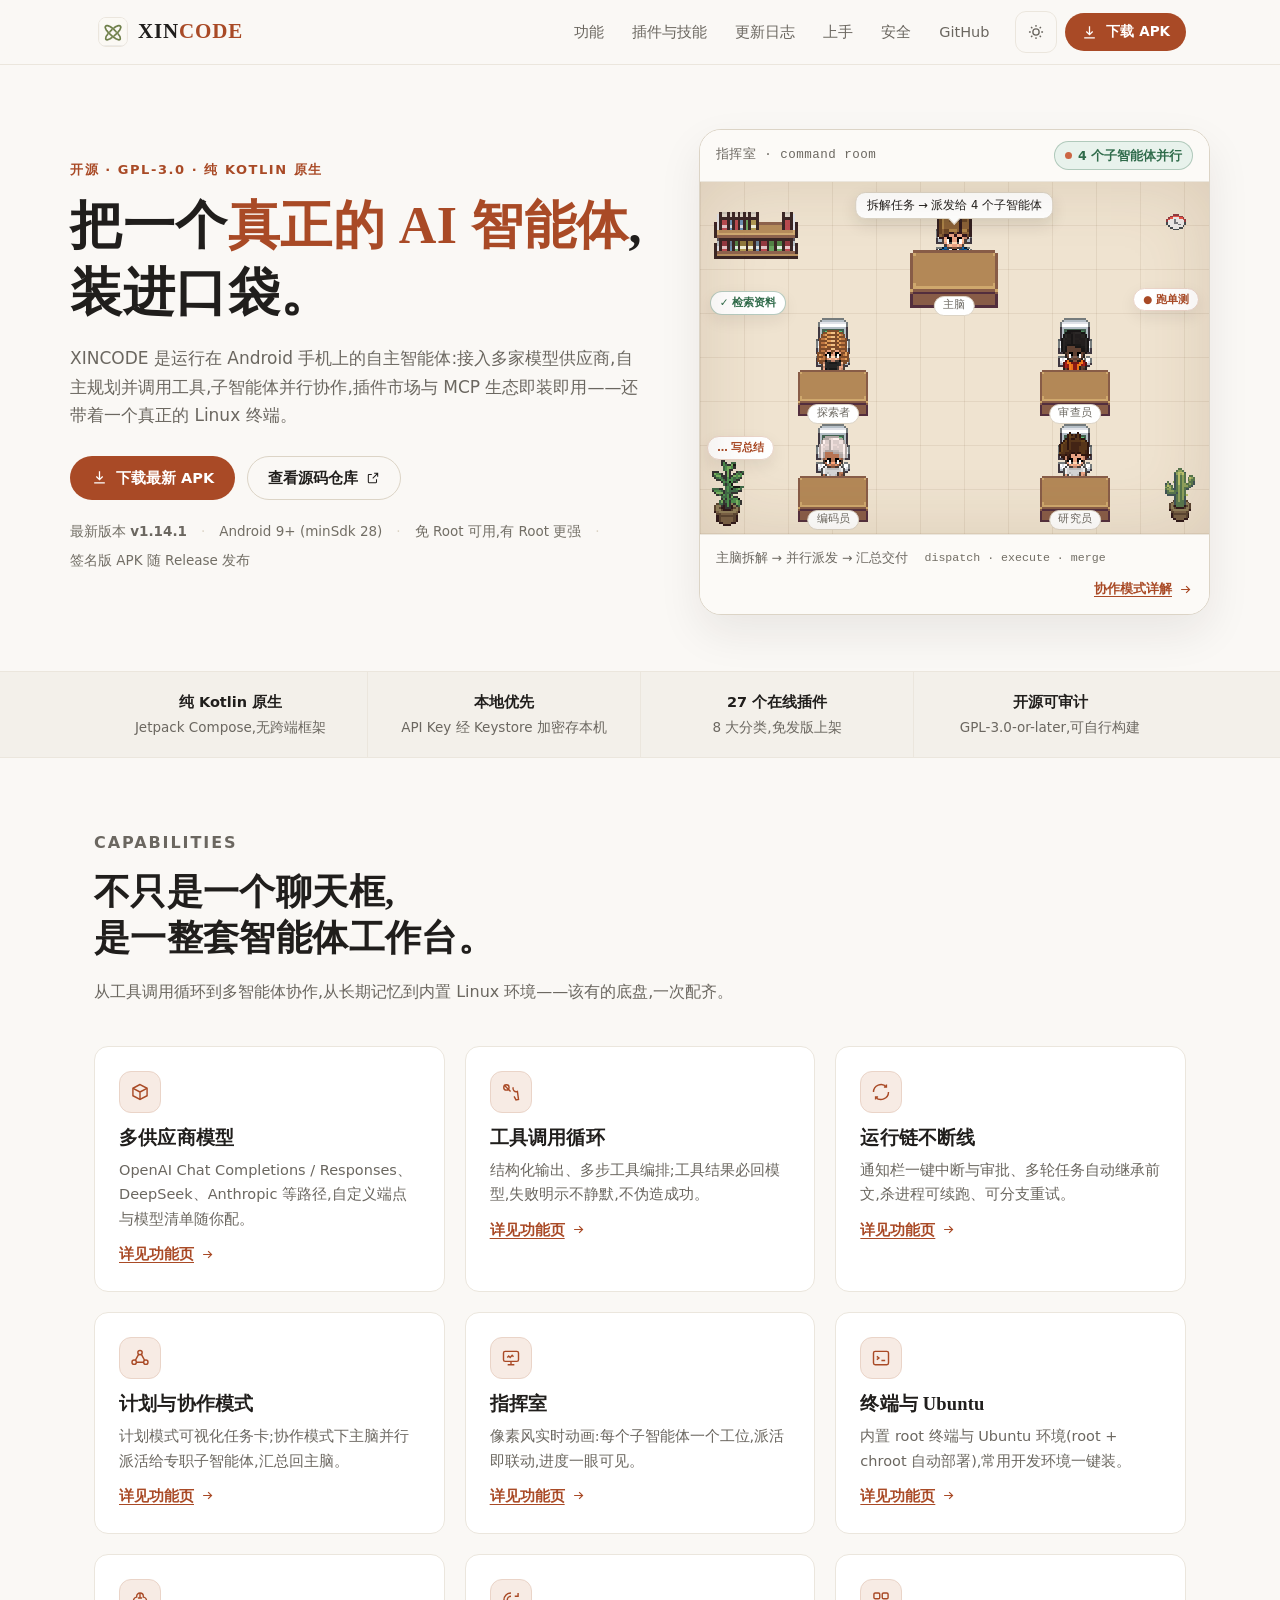
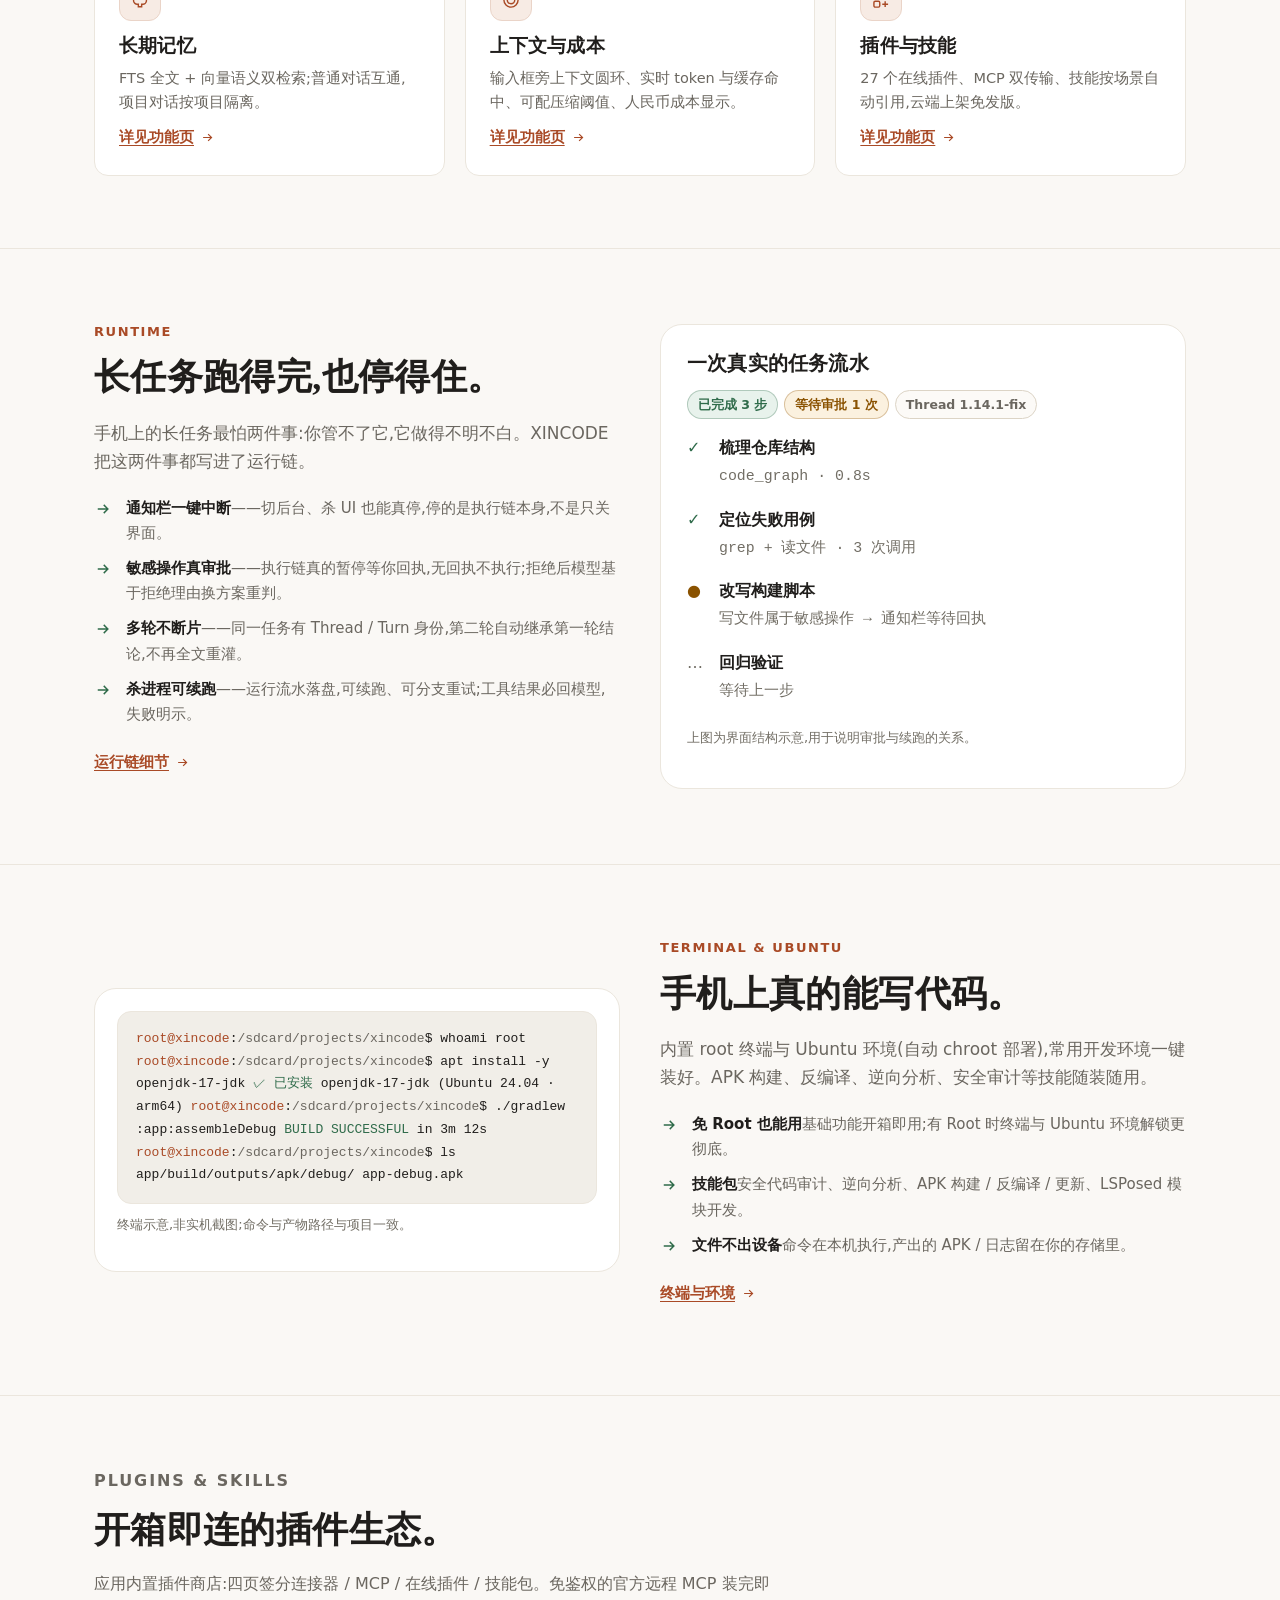
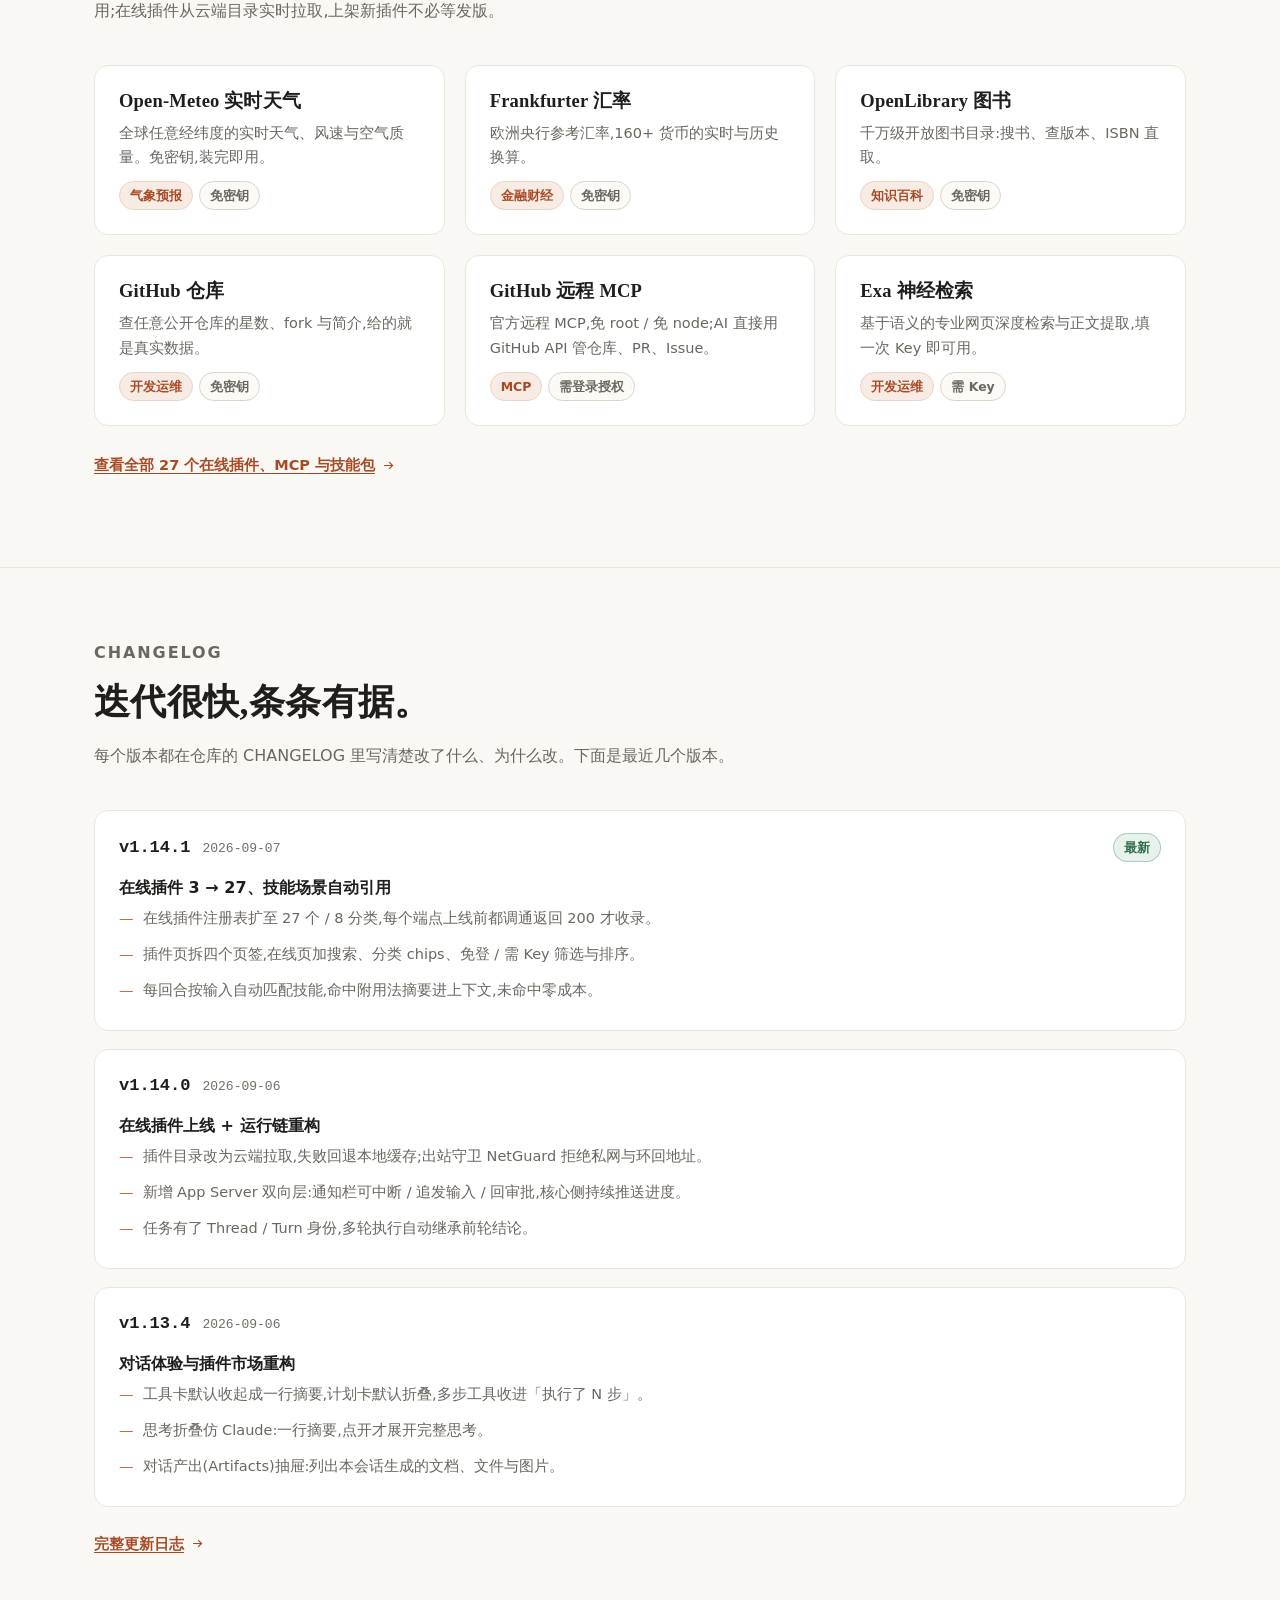
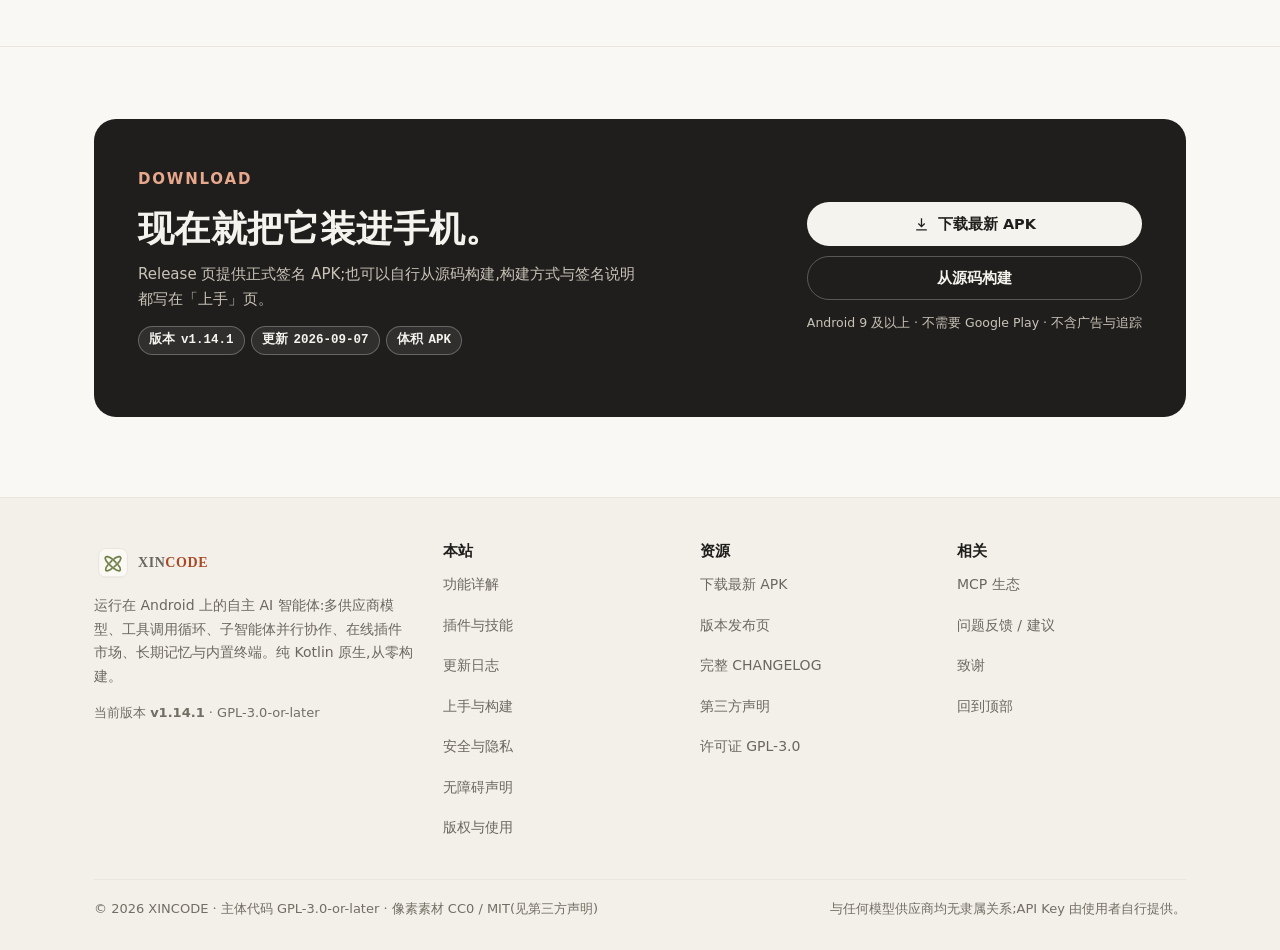
==== commit 4845e097: "docs(site): 站点加固(CSP/防套壳/版权页) + 构建期校验,准备公开访问 防护 - 全站下发 CSP:script-src 'self'(无内联脚本)、object-src/base-" ====
--- a/docs/index.html
+++ b/docs/index.html
@@ -2,6 +2,10 @@
 <html lang="zh-CN">
 <head>
 <meta charset="UTF-8">
+<meta http-equiv="Content-Security-Policy" content="default-src 'self'; base-uri 'none'; object-src 'none'; script-src 'self'; style-src 'self' 'unsafe-inline'; img-src 'self' data:; font-src 'self'; connect-src 'self' https://api.github.com; manifest-src 'self'; frame-src 'none'; form-action 'none'; upgrade-insecure-requests">
+<meta name="referrer" content="strict-origin-when-cross-origin">
+<meta http-equiv="X-Content-Type-Options" content="nosniff">
+<meta name="robots" content="index,follow,max-image-preview:large">
 <meta name="viewport" content="width=device-width, initial-scale=1">
 <title>XINCODE — 装进口袋的 AI 智能体</title>
 <meta name="description" content="XINCODE 是纯 Kotlin 原生的 Android AI 智能体:多供应商模型接入、工具调用循环、子智能体并行协作、在线插件市场与 MCP 生态、长期记忆,以及内置 root 终端与 Ubuntu 环境。开源 GPL-3.0。">
@@ -26,9 +30,7 @@
 <meta name="twitter:description" content="XINCODE 是纯 Kotlin 原生的 Android AI 智能体:多供应商模型接入、工具调用循环、子智能体并行协作、在线插件市场与 MCP 生态、长期记忆,以及内置 root 终端与 Ubuntu 环境。开源 GPL-3.0。">
 <meta name="twitter:image" content="https://kusesad-1122.github.io/XINCODE-Public/assets/img/og.png">
 <link rel="stylesheet" href="assets/site.css">
-<script>/* 首屏前定主题,避免闪白/闪黑 */
-(function(){try{var t=localStorage.getItem("xincode-theme");if(t==="dark"||t==="light"){document.documentElement.setAttribute("data-theme",t);}}catch(e){}})();
-</script>
+<script src="assets/theme-init.js"></script>
 <script src="assets/site.js" defer></script>
 </head>
 <body>
@@ -376,6 +378,7 @@
           <li><a href="guide.html">上手与构建</a></li>
           <li><a href="security.html">安全与隐私</a></li>
           <li><a href="accessibility.html">无障碍声明</a></li>
+          <li><a href="terms.html">版权与使用</a></li>
         </ul>
       </nav>
       <nav aria-labelledby="foot-res">
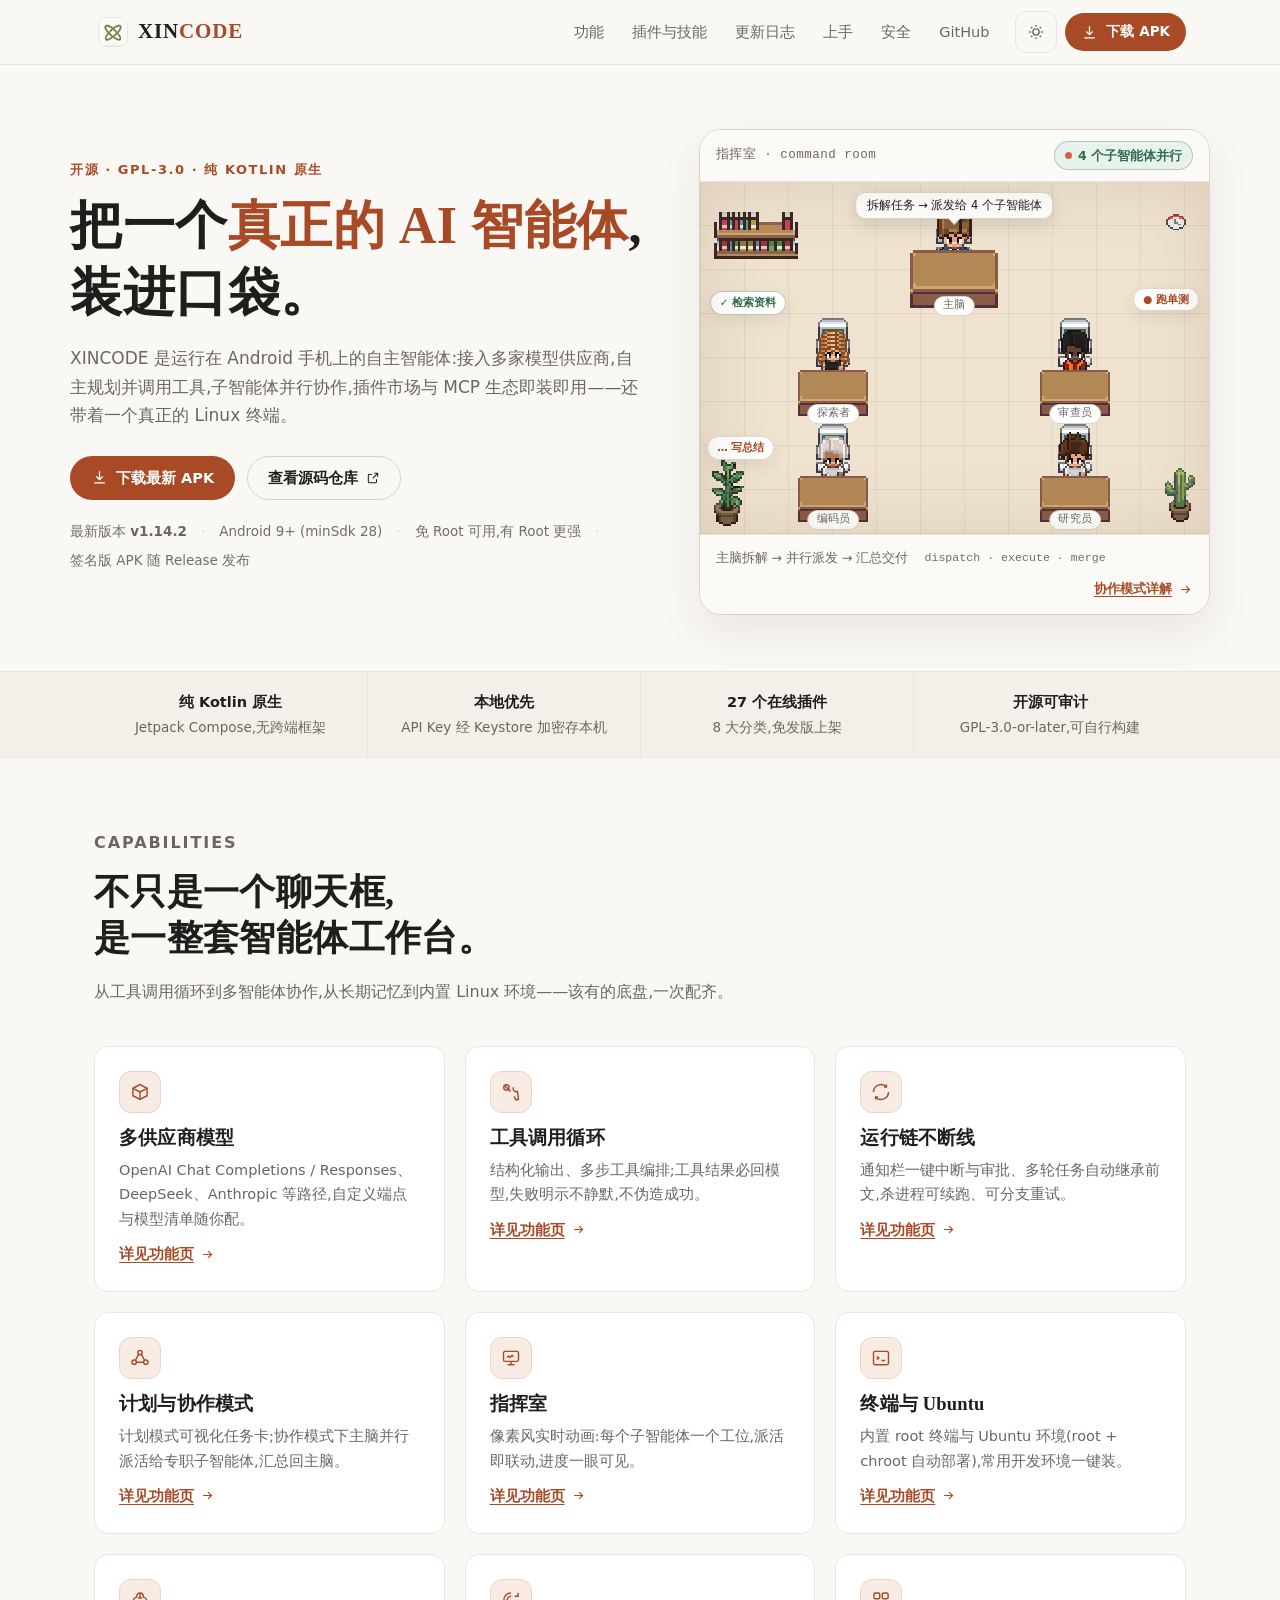
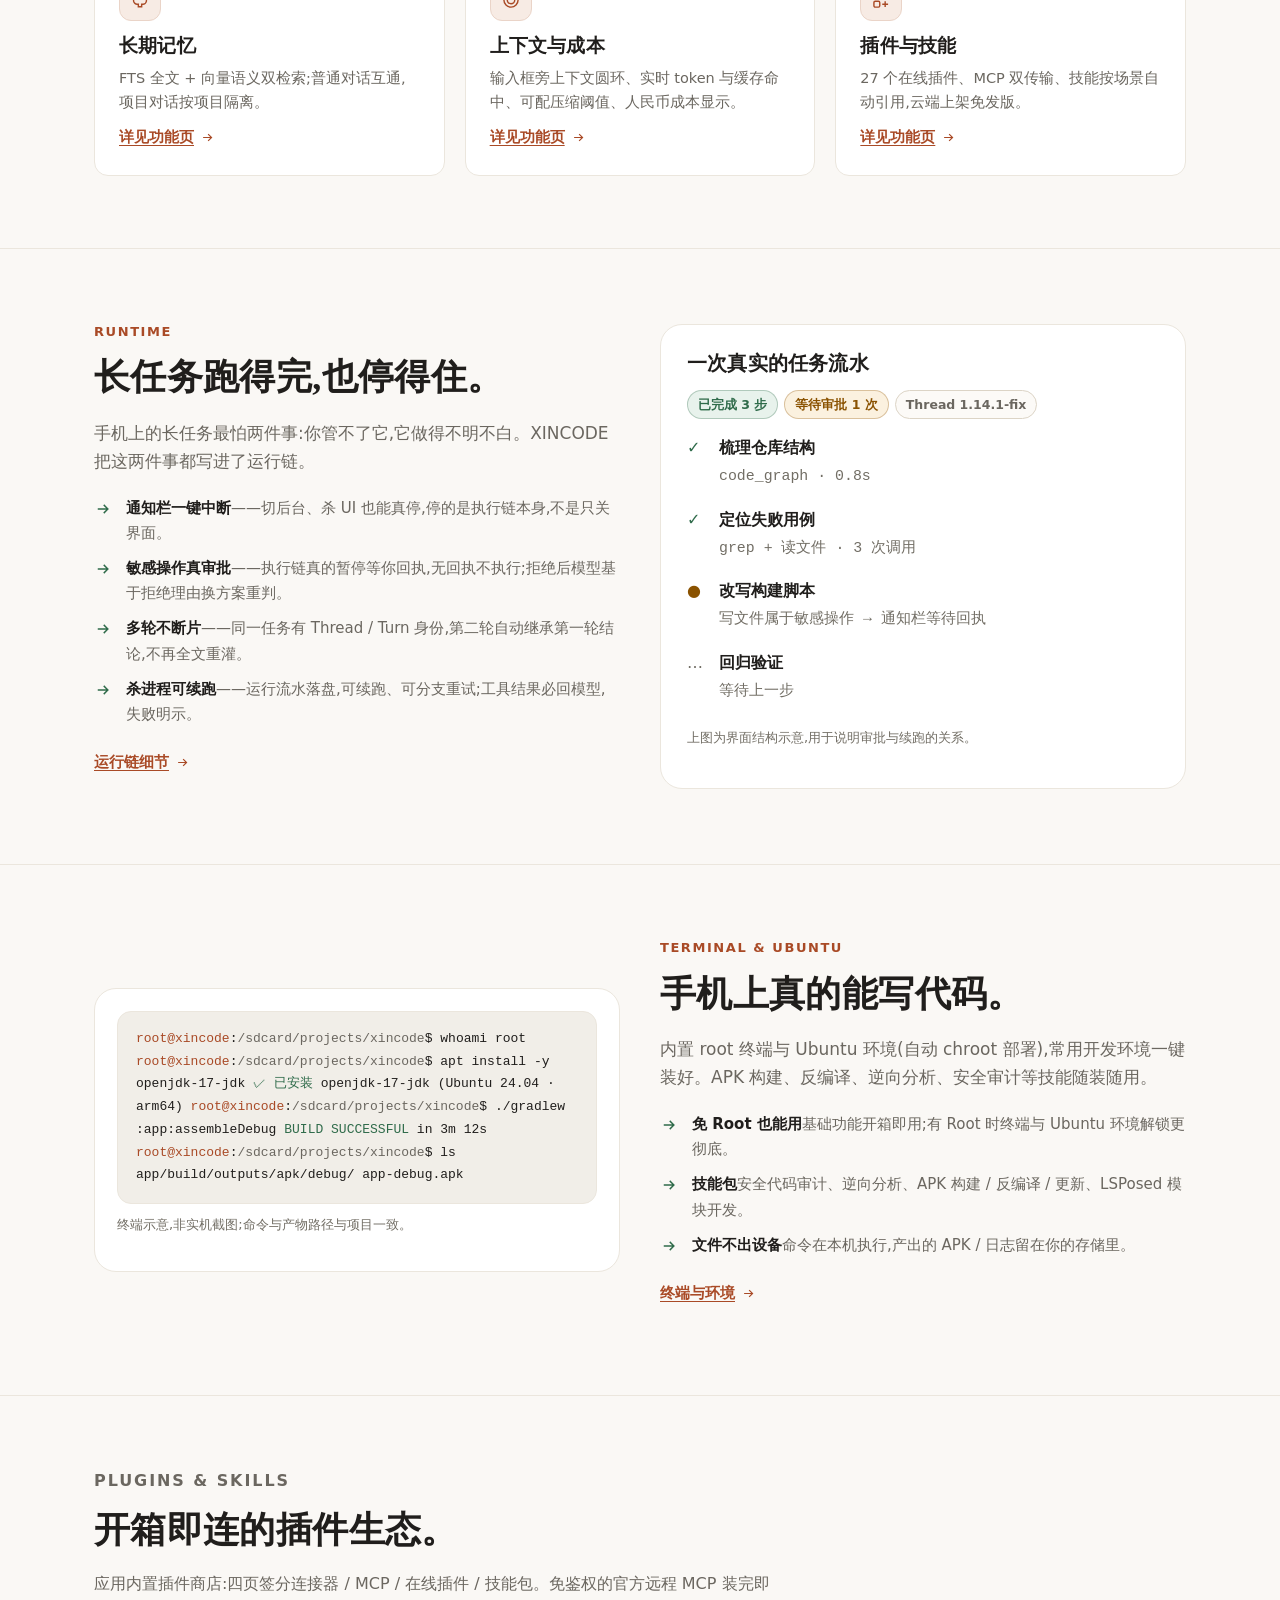
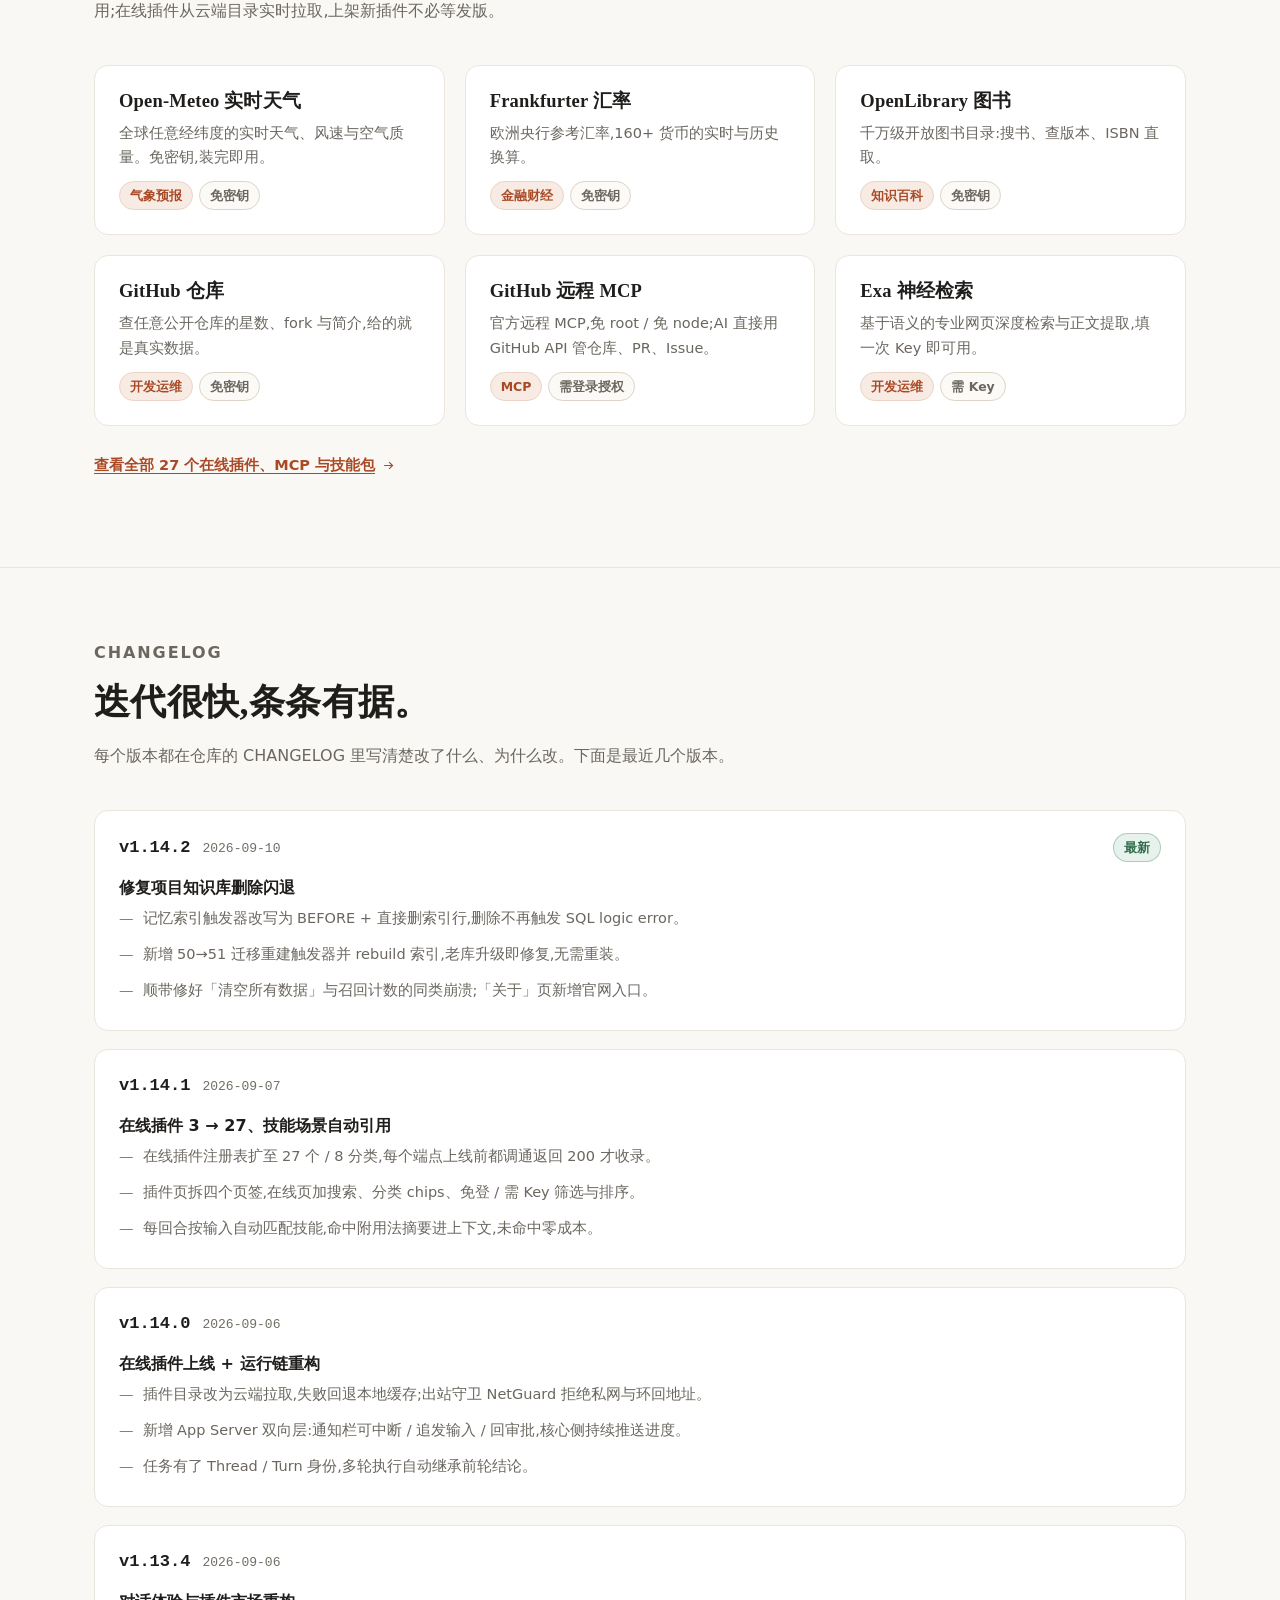
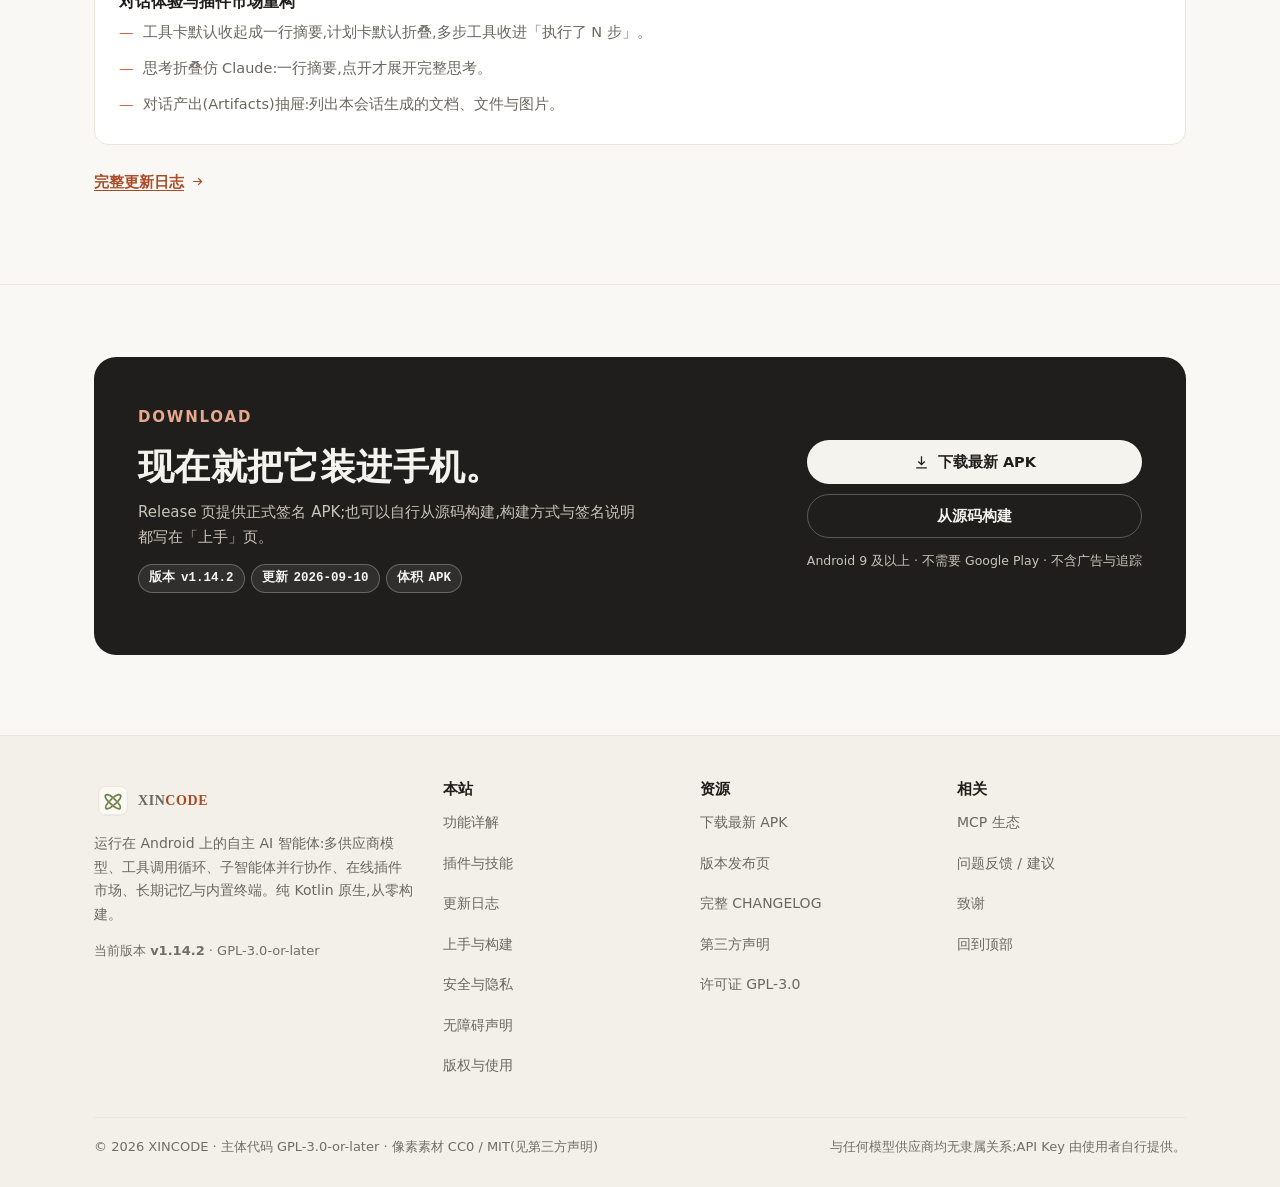
==== commit b32b6a03: "release: 1.14.2 (versionCode 137) - 修复项目知识库删除任意条目必闪退:memories 的 FTS4 索引触发器改为 BEFORE + 直接删索引行,   并新增 " ====
--- a/docs/index.html
+++ b/docs/index.html
@@ -76,7 +76,7 @@
       <a class="btn btn-ghost" href="https://github.com/kusesad-1122/XINCODE-Public" target="_blank" rel="noopener noreferrer">查看源码仓库 <svg viewBox="0 0 24 24" width="14" height="14" fill="none" stroke="currentColor" stroke-width="1.8" aria-hidden="true"><path d="M14 4h6v6M20 4l-8.5 8.5M18 14v5a1 1 0 0 1-1 1H5a1 1 0 0 1-1-1V7a1 1 0 0 1 1-1h5"/></svg></a>
     </div>
     <p class="hero-meta">
-      <span>最新版本 <b data-version>v1.14.1</b></span>
+      <span>最新版本 <b data-version>v1.14.2</b></span>
       <span class="sep">·</span>
       <span>Android 9+ (minSdk 28)</span>
       <span class="sep">·</span>
@@ -305,7 +305,16 @@
     </div>
     <div class="timeline" data-release-list="3" data-cap-headings="2" data-cap-items="3">
       <article class="release">
-        <div class="v"><b>v1.14.1</b><time datetime="2026-09-07">2026-09-07</time><span class="badge badge-green">最新</span></div>
+        <div class="v"><b>v1.14.2</b><time datetime="2026-09-10">2026-09-10</time><span class="badge badge-green">最新</span></div>
+        <h3>修复项目知识库删除闪退</h3>
+        <ul>
+          <li>记忆索引触发器改写为 BEFORE + 直接删索引行,删除不再触发 SQL logic error。</li>
+          <li>新增 50→51 迁移重建触发器并 rebuild 索引,老库升级即修复,无需重装。</li>
+          <li>顺带修好「清空所有数据」与召回计数的同类崩溃;「关于」页新增官网入口。</li>
+        </ul>
+      </article>
+      <article class="release">
+        <div class="v"><b>v1.14.1</b><time datetime="2026-09-07">2026-09-07</time></div>
         <h3>在线插件 3 → 27、技能场景自动引用</h3>
         <ul>
           <li>在线插件注册表扩至 27 个 / 8 分类,每个端点上线前都调通返回 200 才收录。</li>
@@ -344,8 +353,8 @@
         <h2 id="h-download">现在就把它装进手机。</h2>
         <p>Release 页提供正式签名 APK;也可以自行从源码构建,构建方式与签名说明都写在「上手」页。</p>
         <p class="badge-row">
-          <span class="badge">版本 <b data-version>v1.14.1</b></span>
-          <span class="badge">更新 <b data-apk-date>2026-09-07</b></span>
+          <span class="badge">版本 <b data-version>v1.14.2</b></span>
+          <span class="badge">更新 <b data-apk-date>2026-09-10</b></span>
           <span class="badge">体积 <b data-apk-size>APK</b></span>
         </p>
       </div>
@@ -367,7 +376,7 @@
           <span>XIN<span class="code">CODE</span></span>
         </a>
         <p class="about">运行在 Android 上的自主 AI 智能体:多供应商模型、工具调用循环、子智能体并行协作、在线插件市场、长期记忆与内置终端。纯 Kotlin 原生,从零构建。</p>
-        <p class="meta">当前版本 <b data-version>v1.14.1</b> · GPL-3.0-or-later</p>
+        <p class="meta">当前版本 <b data-version>v1.14.2</b> · GPL-3.0-or-later</p>
       </div>
       <nav aria-labelledby="foot-site">
         <h2 id="foot-site">本站</h2>
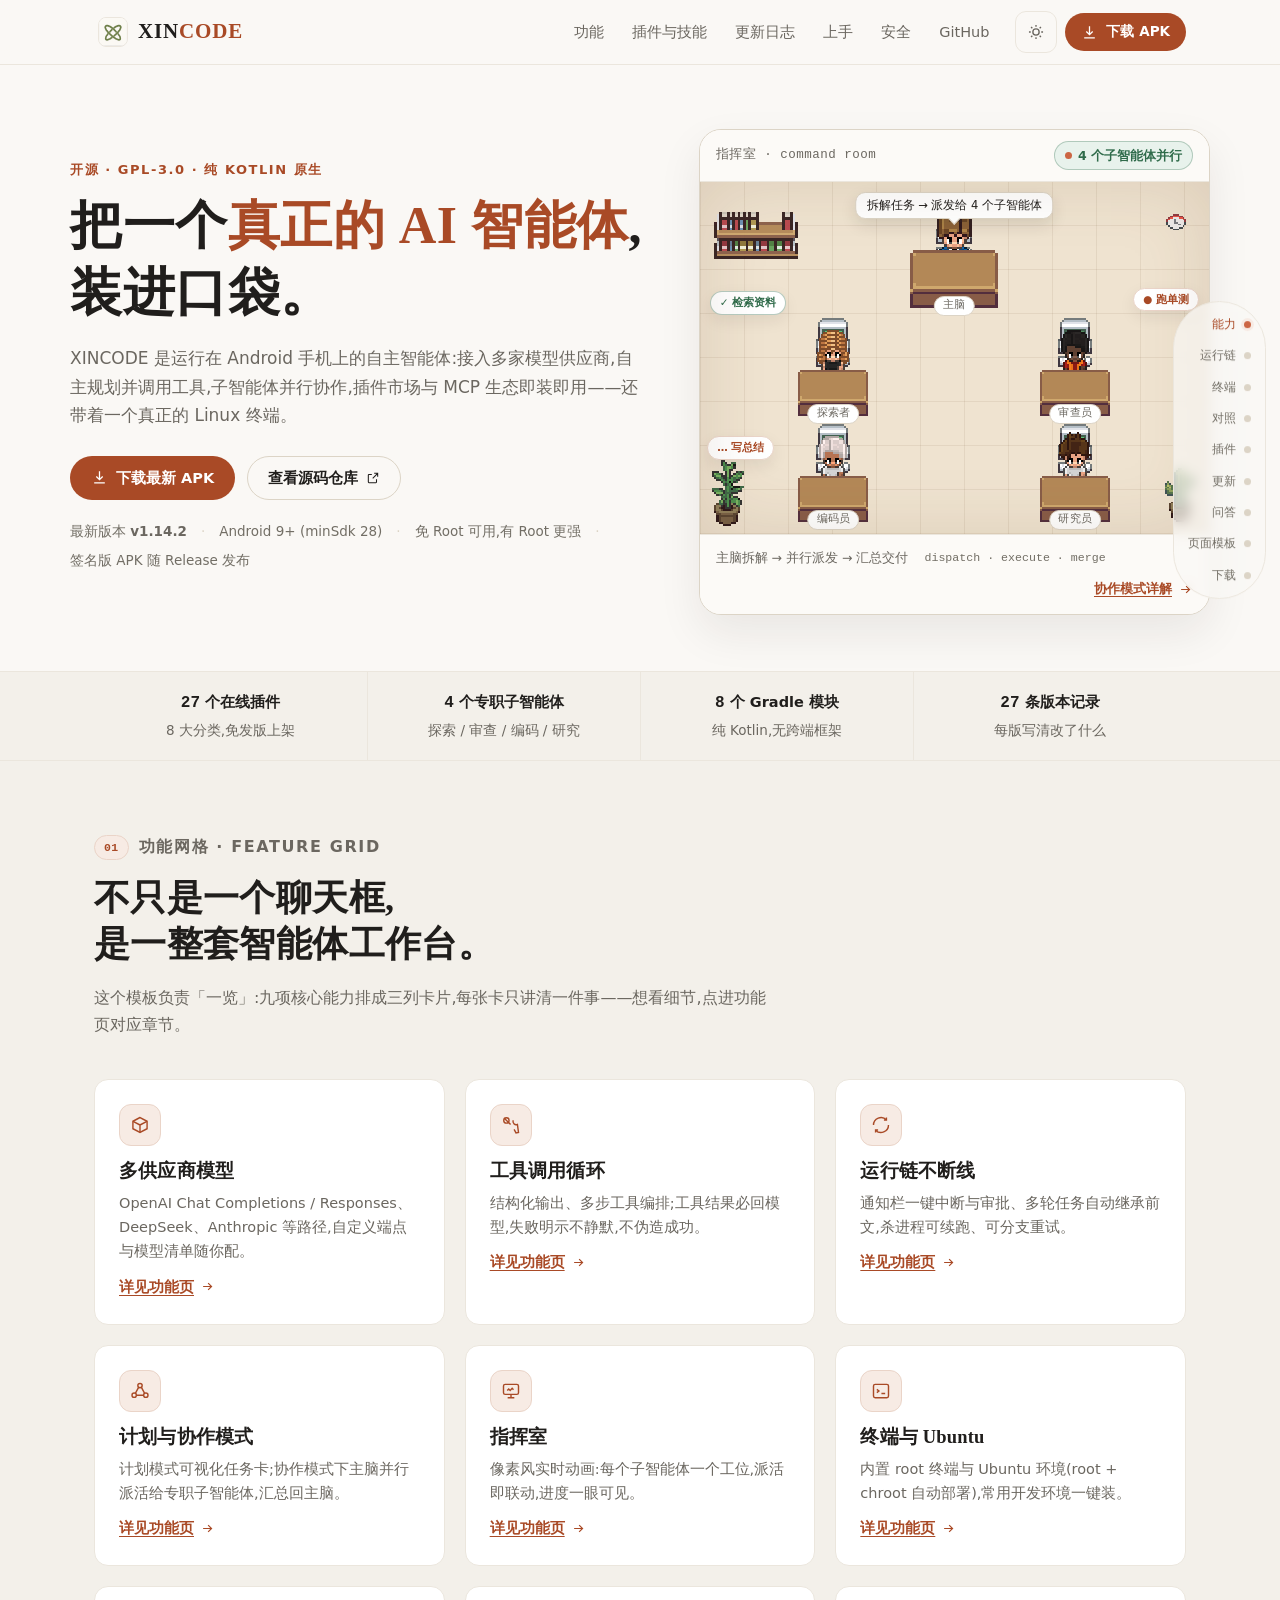
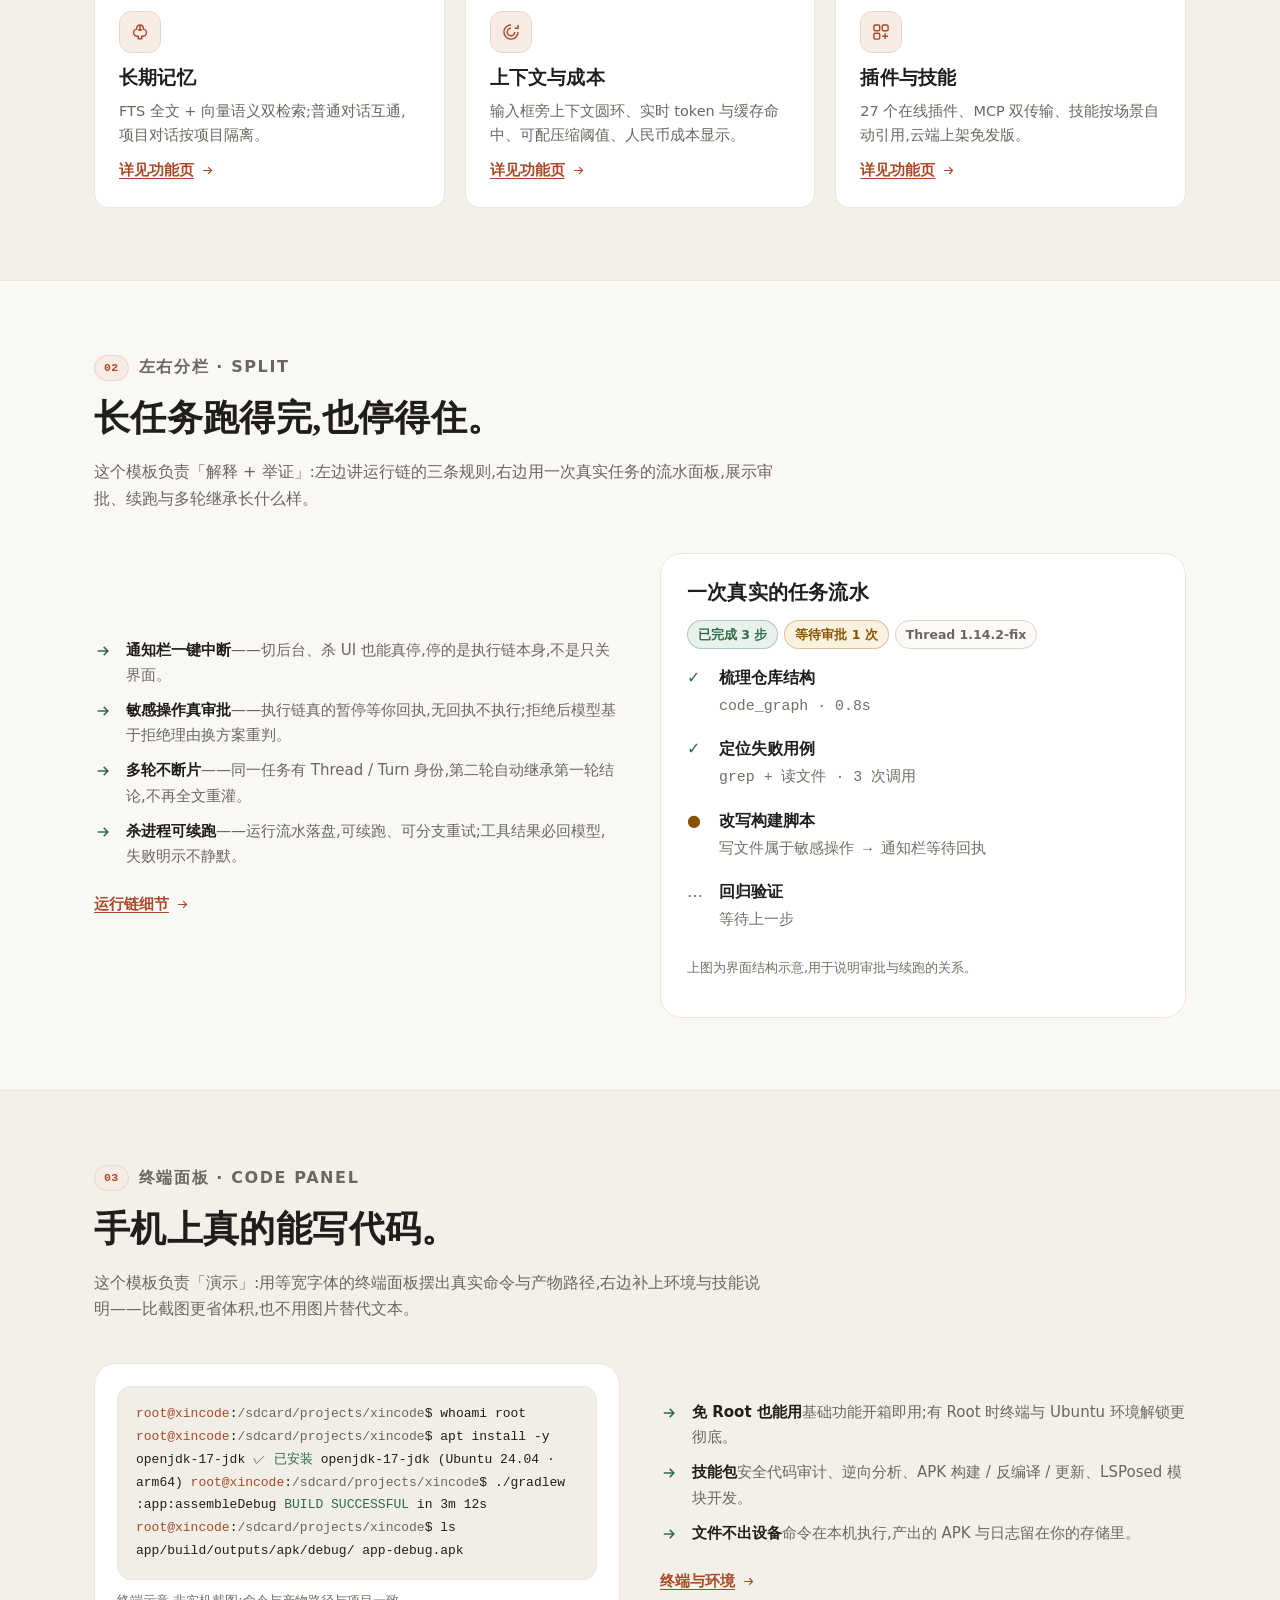
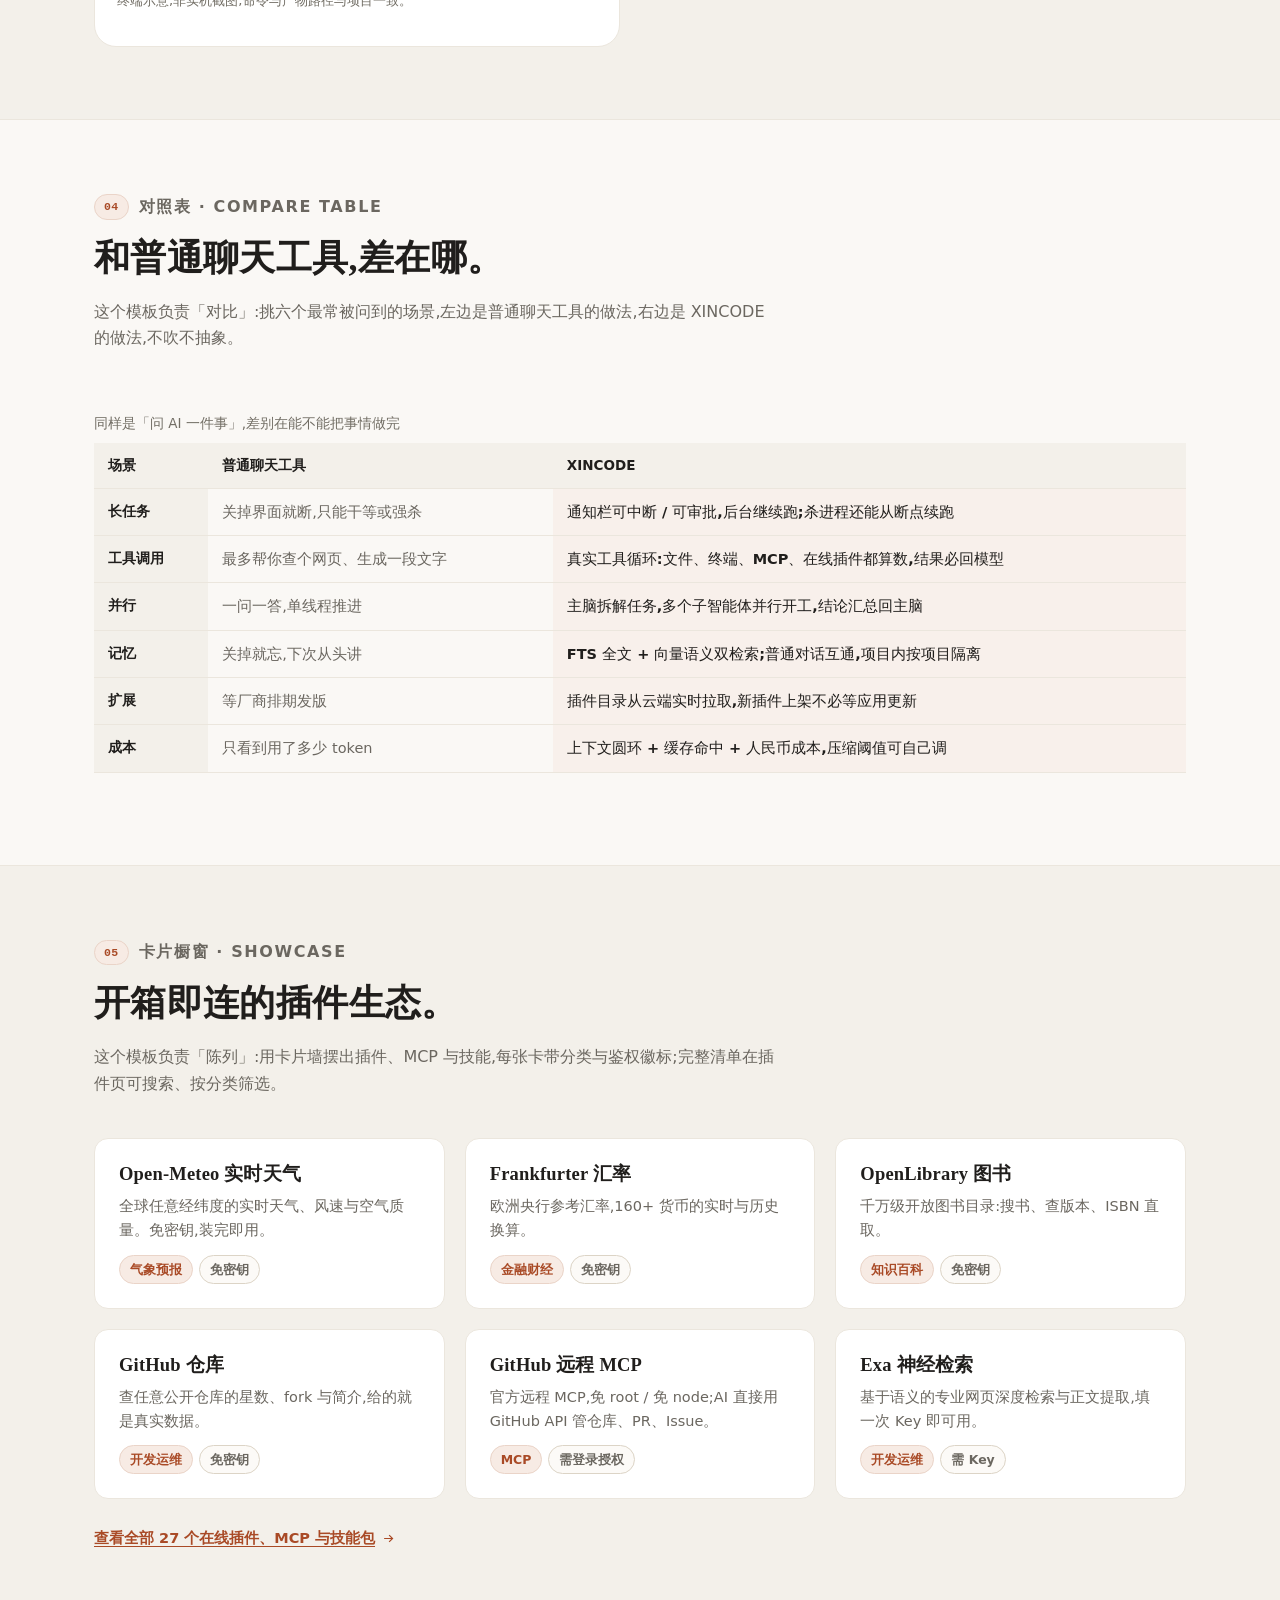
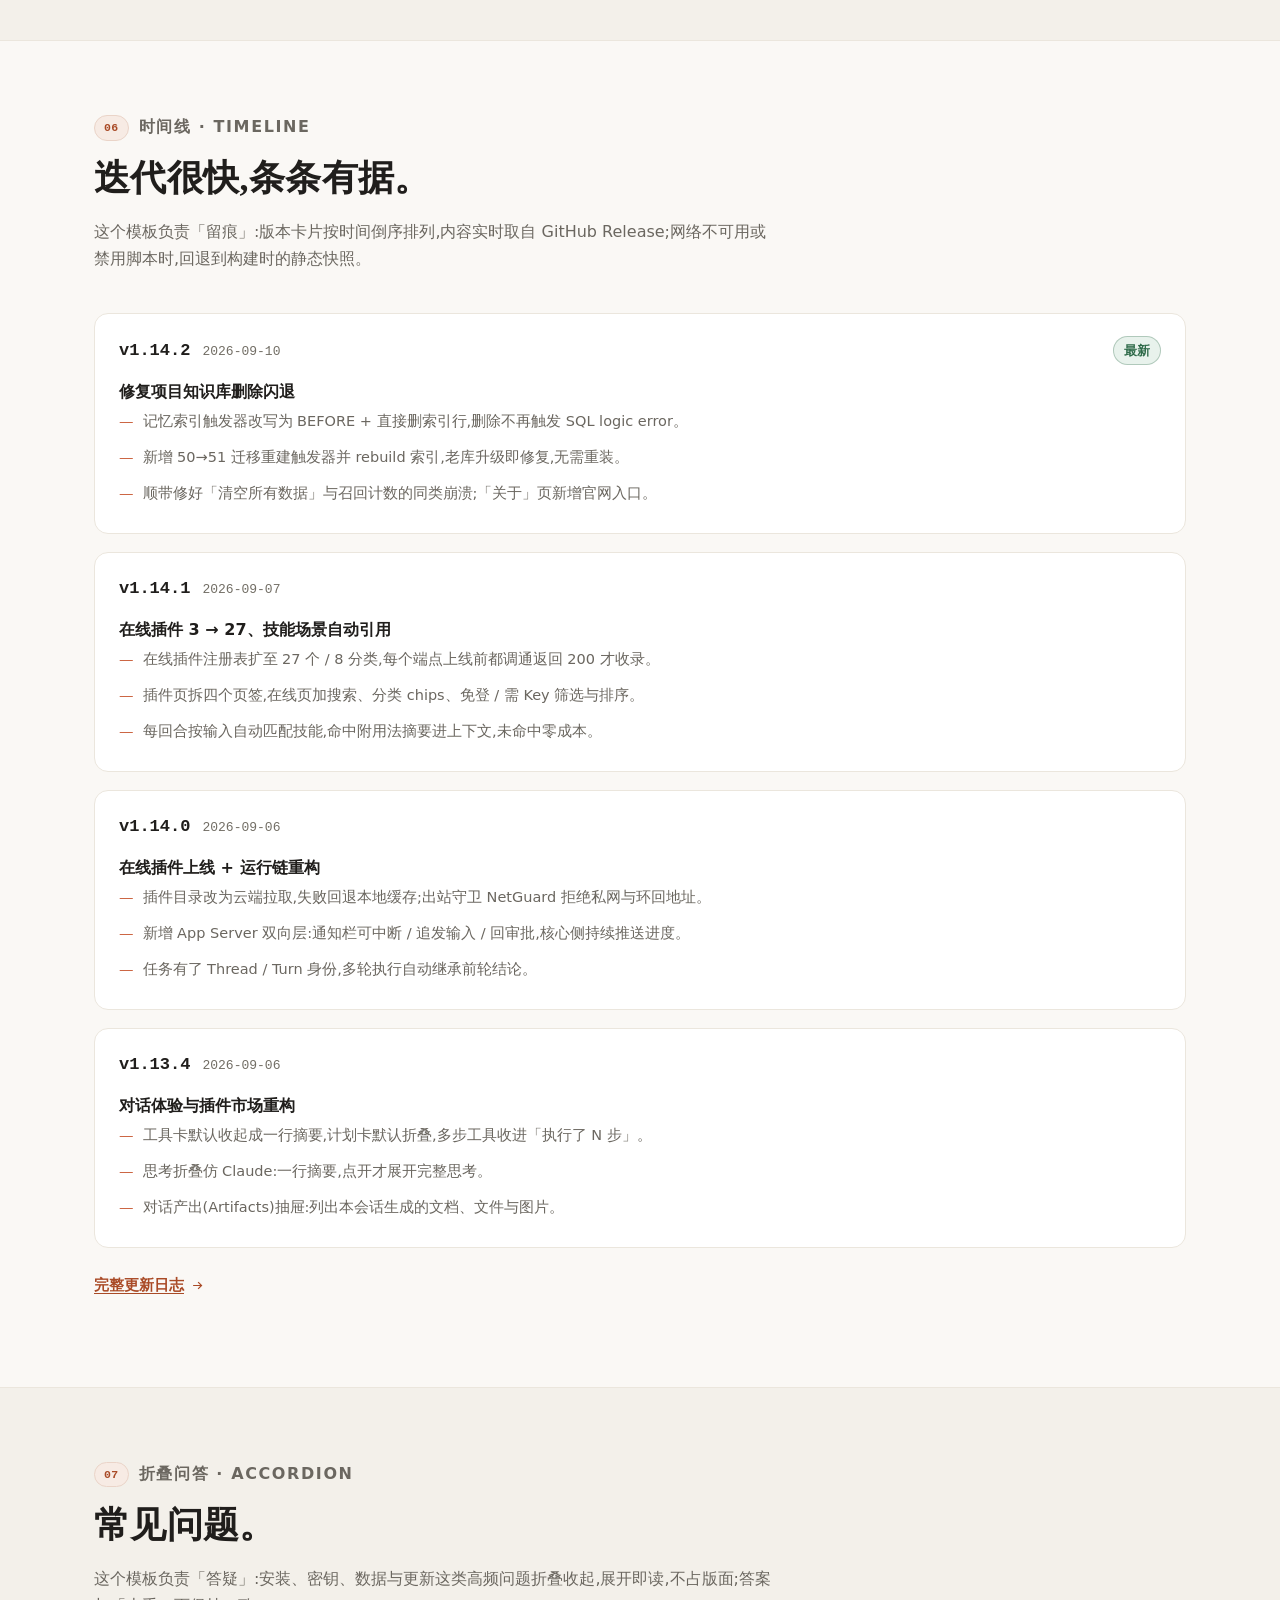
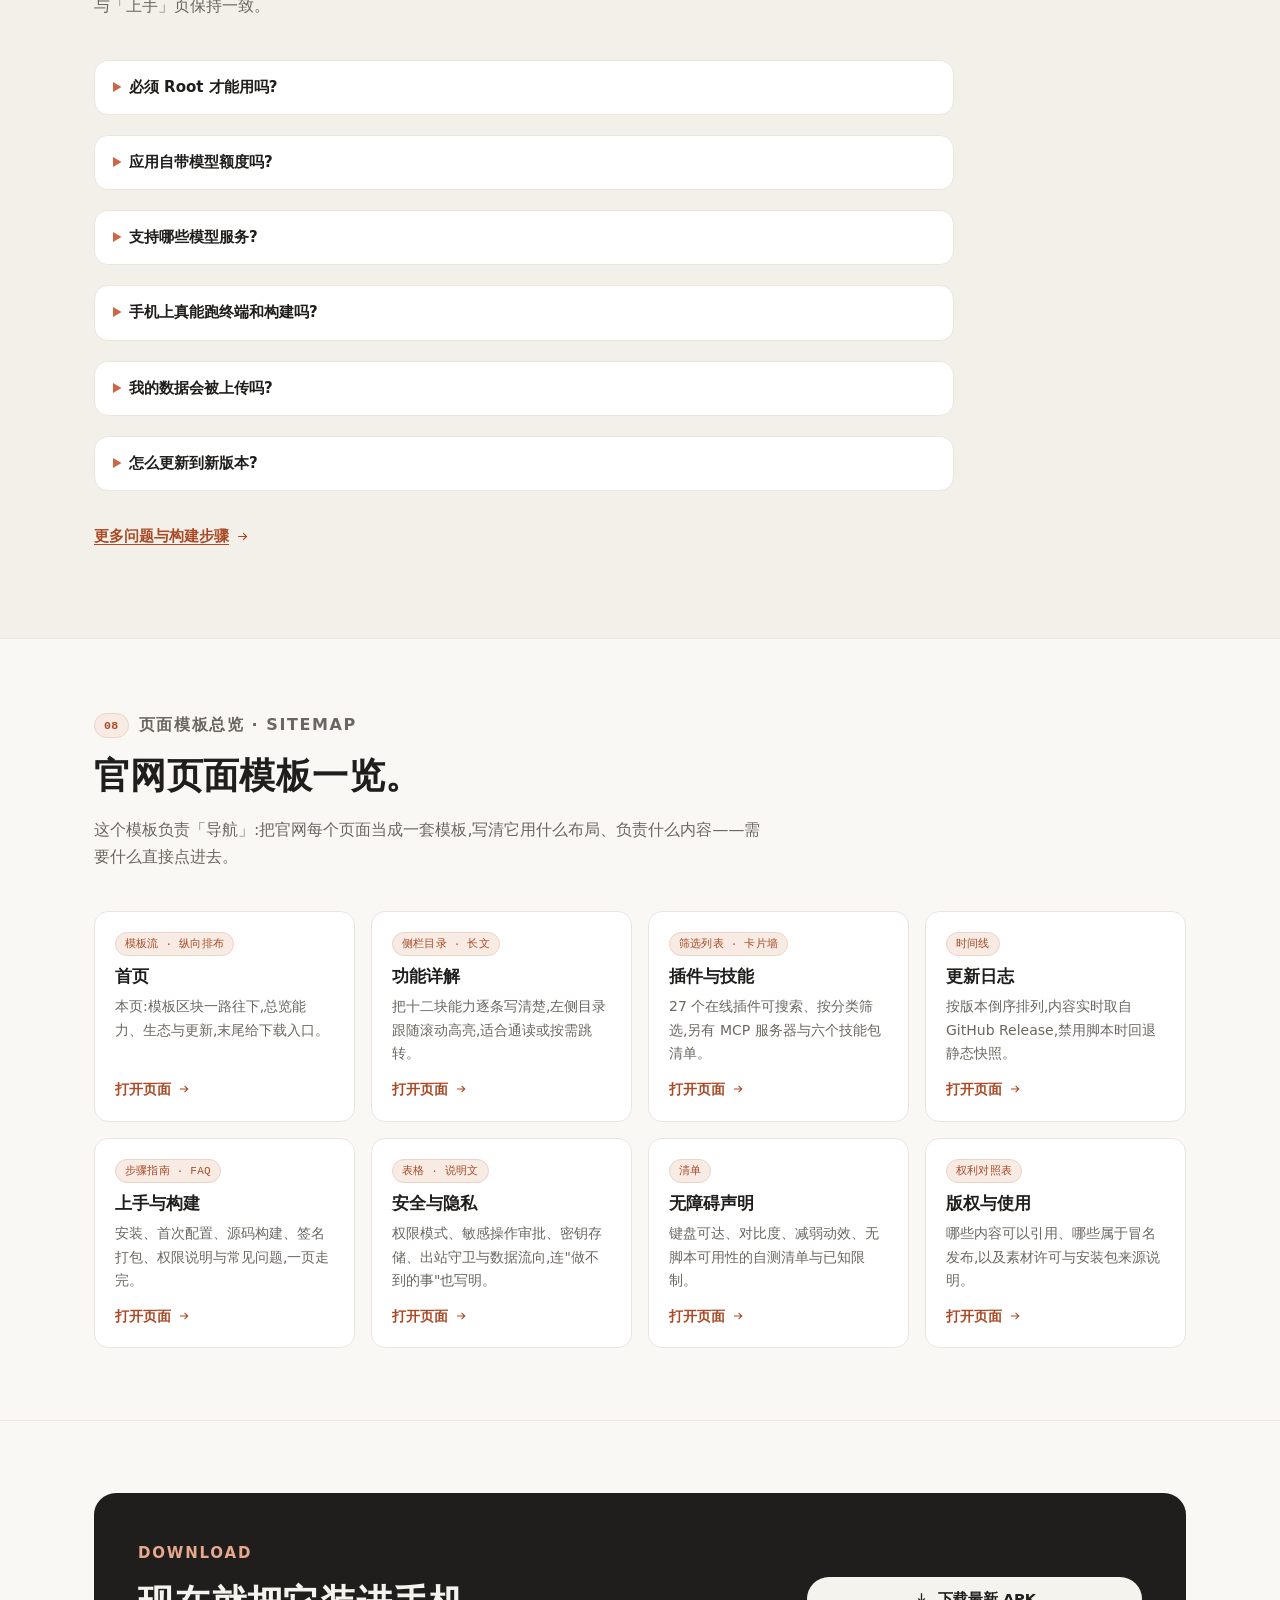
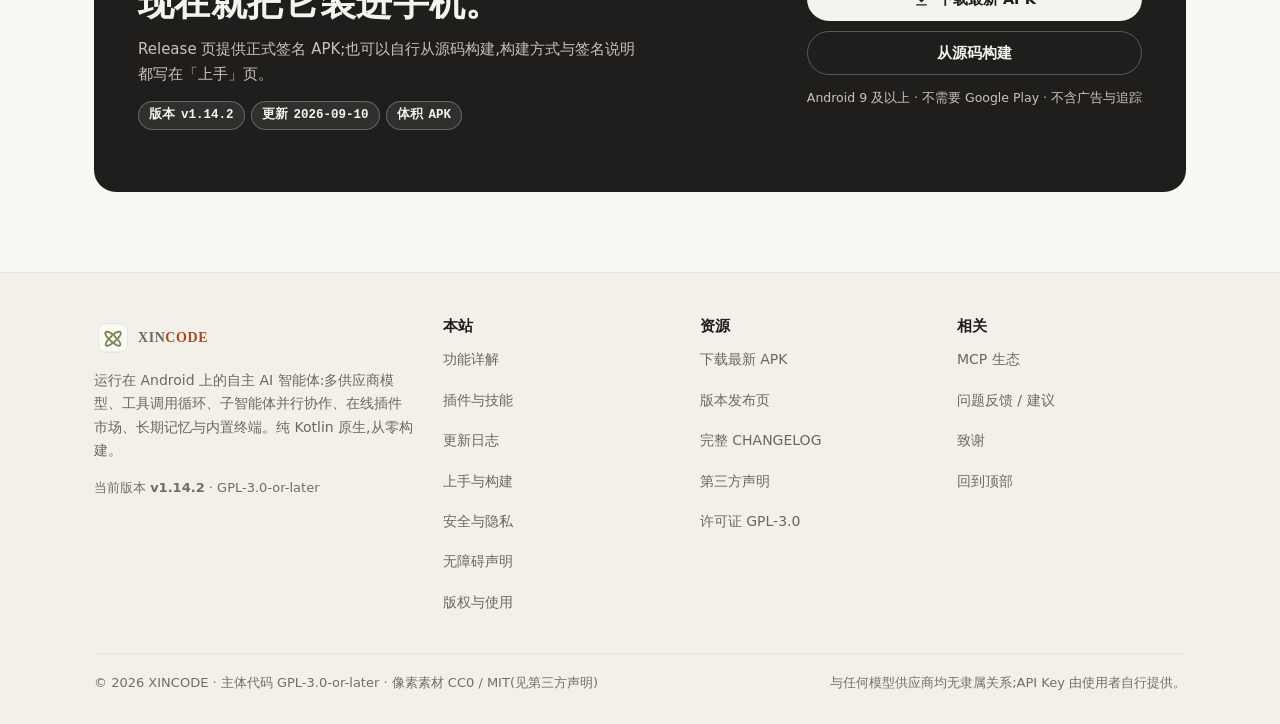
==== commit 77746b67: "docs(site): 首页改为模板区块纵向排布 + 滚动浮现动画 页面结构 - 首页拆成 8 个「模板区块」:功能网格 / 左右分栏 / 终端面板 / 对照表 / 卡片橱窗 /   时间线 / 折叠" ====
--- a/docs/index.html
+++ b/docs/index.html
@@ -65,7 +65,21 @@
       <a class="btn" href="https://github.com/kusesad-1122/XINCODE-Public/releases/latest/download/app-release.apk"><svg viewBox="0 0 24 24" width="17" height="17" fill="none" stroke="currentColor" stroke-width="1.8" aria-hidden="true"><path d="M12 3v12M7.5 10.5 12 15l4.5-4.5M4.5 19.5h15"/></svg>下载最新 APK</a>
   </nav>
 </header>
+<nav class="rail" aria-label="本页章节" data-rail>
+  <a href="#features"><span class="rail-t">能力</span><span class="dot"></span></a>
+  <a href="#runtime"><span class="rail-t">运行链</span><span class="dot"></span></a>
+  <a href="#terminal"><span class="rail-t">终端</span><span class="dot"></span></a>
+  <a href="#compare"><span class="rail-t">对照</span><span class="dot"></span></a>
+  <a href="#plugins"><span class="rail-t">插件</span><span class="dot"></span></a>
+  <a href="#changelog"><span class="rail-t">更新</span><span class="dot"></span></a>
+  <a href="#faq"><span class="rail-t">问答</span><span class="dot"></span></a>
+  <a href="#templates"><span class="rail-t">页面模板</span><span class="dot"></span></a>
+  <a href="#download"><span class="rail-t">下载</span><span class="dot"></span></a>
+</nav>
 <main id="main" tabindex="-1">
+<div class="read-progress" data-progress aria-hidden="true"></div>
+
+<!-- 首屏 -->
 <div class="wrap hero">
   <div>
     <p class="eyebrow-line">开源 · GPL-3.0 · 纯 Kotlin 原生</p>
@@ -141,117 +155,131 @@
   </div>
 </div>
 
-<div class="strip">
+<!-- 指标条 -->
+<div class="strip" data-reveal="up">
   <div class="wrap strip-in">
-    <div class="cell"><b>纯 Kotlin 原生</b>Jetpack Compose,无跨端框架</div>
-    <div class="cell"><b>本地优先</b>API Key 经 Keystore 加密存本机</div>
-    <div class="cell"><b>27 个在线插件</b>8 大分类,免发版上架</div>
-    <div class="cell"><b>开源可审计</b>GPL-3.0-or-later,可自行构建</div>
+    <div class="cell" data-reveal="up" style="--i:0"><b><span data-count-to="27">27</span> 个在线插件</b>8 大分类,免发版上架</div>
+    <div class="cell" data-reveal="up" style="--i:1"><b><span data-count-to="4">4</span> 个专职子智能体</b>探索 / 审查 / 编码 / 研究</div>
+    <div class="cell" data-reveal="up" style="--i:2"><b><span data-count-to="8">8</span> 个 Gradle 模块</b>纯 Kotlin,无跨端框架</div>
+    <div class="cell" data-reveal="up" style="--i:3"><b><span data-count-to="27">27</span> 条版本记录</b>每版写清改了什么</div>
   </div>
 </div>
 
-<section class="section" id="features" aria-labelledby="h-features">
-  <div class="wrap">
-    <div class="section-head">
-      <p class="eyebrow-line">Capabilities</p>
-      <h2 id="h-features">不只是一个聊天框,<br>是一整套智能体工作台。</h2>
-      <p>从工具调用循环到多智能体协作,从长期记忆到内置 Linux 环境——该有的底盘,一次配齐。</p>
-    </div>
-    <div class="grid grid-3">
-      <article class="card">
+<!-- 模板 01 · 功能网格 -->
+<section class="section section--tinted" id="features" aria-labelledby="h-features">
+  <div class="wrap">
+      <div class="section-head" data-reveal="up">
+        <p class="tpl-label"><span class="tpl-num">01</span>功能网格 · Feature Grid</p>
+        <h2 id="h-features">不只是一个聊天框,<br>是一整套智能体工作台。</h2>
+        <p class="tpl-intro">这个模板负责「一览」:九项核心能力排成三列卡片,每张卡只讲清一件事——想看细节,点进功能页对应章节。</p>
+      </div>
+      <div class="grid grid-3" data-reveal-group>
+      <article data-reveal="up" style="--i:0" class="card">
         <div class="ic-box"><svg viewBox="0 0 24 24" fill="none" stroke="currentColor" stroke-width="1.7" aria-hidden="true"><path d="M12 3 3.5 7.5v9L12 21l8.5-4.5v-9L12 3Z"/><path d="M12 12 3.7 7.6M12 12l8.3-4.4M12 12v9"/></svg></div>
         <h3>多供应商模型</h3>
         <p>OpenAI Chat Completions / Responses、DeepSeek、Anthropic 等路径,自定义端点与模型清单随你配。</p>
         <p style="margin-top:10px"><a class="link-more" href="features.html#provider", ">详见功能页 <svg viewBox="0 0 24 24" width="15" height="15" fill="none" stroke="currentColor" stroke-width="1.9" aria-hidden="true"><path d="M5 12h13M13 6.5 18.5 12 13 17.5"/></svg></a></p>
       </article>
-      <article class="card">
+      <article data-reveal="up" style="--i:1" class="card">
         <div class="ic-box"><svg viewBox="0 0 24 24" fill="none" stroke="currentColor" stroke-width="1.7" aria-hidden="true"><path d="M14.7 6.3a3.8 3.8 0 0 0 5 5L21 21l-3 .5-2.3-4.2"/><path d="M4 4l7.5 7.5"/><circle cx="6.5" cy="6.5" r="3.2"/></svg></div>
         <h3>工具调用循环</h3>
         <p>结构化输出、多步工具编排;工具结果必回模型,失败明示不静默,不伪造成功。</p>
         <p style="margin-top:10px"><a class="link-more" href="features.html#tools">详见功能页 <svg viewBox="0 0 24 24" width="15" height="15" fill="none" stroke="currentColor" stroke-width="1.9" aria-hidden="true"><path d="M5 12h13M13 6.5 18.5 12 13 17.5"/></svg></a></p>
       </article>
-      <article class="card">
+      <article data-reveal="up" style="--i:2" class="card">
         <div class="ic-box"><svg viewBox="0 0 24 24" fill="none" stroke="currentColor" stroke-width="1.7" aria-hidden="true"><path d="M3 12a9 9 0 0 1 15.5-6.2M21 12a9 9 0 0 1-15.5 6.2"/><path d="M18.5 3v3h-3M5.5 21v-3h3"/></svg></div>
         <h3>运行链不断线</h3>
         <p>通知栏一键中断与审批、多轮任务自动继承前文,杀进程可续跑、可分支重试。</p>
         <p style="margin-top:10px"><a class="link-more" href="features.html#runtime">详见功能页 <svg viewBox="0 0 24 24" width="15" height="15" fill="none" stroke="currentColor" stroke-width="1.9" aria-hidden="true"><path d="M5 12h13M13 6.5 18.5 12 13 17.5"/></svg></a></p>
       </article>
-      <article class="card">
+      <article data-reveal="up" style="--i:0" class="card">
         <div class="ic-box"><svg viewBox="0 0 24 24" fill="none" stroke="currentColor" stroke-width="1.7" aria-hidden="true"><circle cx="12" cy="5.5" r="2.6"/><circle cx="5" cy="17" r="2.6"/><circle cx="19" cy="17" r="2.6"/><path d="M10.3 7.7 6.6 14.6M13.7 7.7l3.7 6.9M7.6 17h8.8"/></svg></div>
         <h3>计划与协作模式</h3>
         <p>计划模式可视化任务卡;协作模式下主脑并行派活给专职子智能体,汇总回主脑。</p>
         <p style="margin-top:10px"><a class="link-more" href="features.html#collab">详见功能页 <svg viewBox="0 0 24 24" width="15" height="15" fill="none" stroke="currentColor" stroke-width="1.9" aria-hidden="true"><path d="M5 12h13M13 6.5 18.5 12 13 17.5"/></svg></a></p>
       </article>
-      <article class="card">
+      <article data-reveal="up" style="--i:1" class="card">
         <div class="ic-box"><svg viewBox="0 0 24 24" fill="none" stroke="currentColor" stroke-width="1.7" aria-hidden="true"><rect x="3" y="4" width="18" height="12" rx="2"/><path d="M8 20h8M12 16v4M7.5 11.5l1.8-1.8 1.7 1.7 2.4-2.6 1.6 1.6"/></svg></div>
         <h3>指挥室</h3>
         <p>像素风实时动画:每个子智能体一个工位,派活即联动,进度一眼可见。</p>
         <p style="margin-top:10px"><a class="link-more" href="features.html#room">详见功能页 <svg viewBox="0 0 24 24" width="15" height="15" fill="none" stroke="currentColor" stroke-width="1.9" aria-hidden="true"><path d="M5 12h13M13 6.5 18.5 12 13 17.5"/></svg></a></p>
       </article>
-      <article class="card">
+      <article data-reveal="up" style="--i:2" class="card">
         <div class="ic-box"><svg viewBox="0 0 24 24" fill="none" stroke="currentColor" stroke-width="1.7" aria-hidden="true"><rect x="3" y="4" width="18" height="16" rx="2"/><path d="M7 10l2.5 2L7 14M12.5 15h4.5"/></svg></div>
         <h3>终端与 Ubuntu</h3>
         <p>内置 root 终端与 Ubuntu 环境(root + chroot 自动部署),常用开发环境一键装。</p>
         <p style="margin-top:10px"><a class="link-more" href="features.html#terminal">详见功能页 <svg viewBox="0 0 24 24" width="15" height="15" fill="none" stroke="currentColor" stroke-width="1.9" aria-hidden="true"><path d="M5 12h13M13 6.5 18.5 12 13 17.5"/></svg></a></p>
       </article>
-      <article class="card">
+      <article data-reveal="up" style="--i:0" class="card">
         <div class="ic-box"><svg viewBox="0 0 24 24" fill="none" stroke="currentColor" stroke-width="1.7" aria-hidden="true"><path d="M12 3.5a4 4 0 0 1 4 4v1a4 4 0 0 1-1 8.5h-1V20h-4v-3H9a4 4 0 0 1-1-8.5v-1a4 4 0 0 1 4-4Z"/><path d="M12 3.5v6M9.5 9.5h5"/></svg></div>
         <h3>长期记忆</h3>
         <p>FTS 全文 + 向量语义双检索;普通对话互通,项目对话按项目隔离。</p>
         <p style="margin-top:10px"><a class="link-more" href="features.html#memory">详见功能页 <svg viewBox="0 0 24 24" width="15" height="15" fill="none" stroke="currentColor" stroke-width="1.9" aria-hidden="true"><path d="M5 12h13M13 6.5 18.5 12 13 17.5"/></svg></a></p>
       </article>
-      <article class="card">
+      <article data-reveal="up" style="--i:1" class="card">
         <div class="ic-box"><svg viewBox="0 0 24 24" fill="none" stroke="currentColor" stroke-width="1.7" aria-hidden="true"><path d="M12 3.5a8.5 8.5 0 1 0 8.5 8.5"/><path d="M12 7.5A4.5 4.5 0 1 0 16.5 12"/><path d="M20.5 3.5v4h-4"/></svg></div>
         <h3>上下文与成本</h3>
         <p>输入框旁上下文圆环、实时 token 与缓存命中、可配压缩阈值、人民币成本显示。</p>
         <p style="margin-top:10px"><a class="link-more" href="features.html#context">详见功能页 <svg viewBox="0 0 24 24" width="15" height="15" fill="none" stroke="currentColor" stroke-width="1.9" aria-hidden="true"><path d="M5 12h13M13 6.5 18.5 12 13 17.5"/></svg></a></p>
       </article>
-      <article class="card">
+      <article data-reveal="up" style="--i:2" class="card">
         <div class="ic-box"><svg viewBox="0 0 24 24" fill="none" stroke="currentColor" stroke-width="1.7" aria-hidden="true"><rect x="3.5" y="3.5" width="7" height="7" rx="1.6"/><rect x="13.5" y="3.5" width="7" height="7" rx="1.6"/><rect x="3.5" y="13.5" width="7" height="7" rx="1.6"/><path d="M17 13.5v7M13.5 17h7"/></svg></div>
         <h3>插件与技能</h3>
         <p>27 个在线插件、MCP 双传输、技能按场景自动引用,云端上架免发版。</p>
         <p style="margin-top:10px"><a class="link-more" href="features.html#plugins">详见功能页 <svg viewBox="0 0 24 24" width="15" height="15" fill="none" stroke="currentColor" stroke-width="1.9" aria-hidden="true"><path d="M5 12h13M13 6.5 18.5 12 13 17.5"/></svg></a></p>
       </article>
-    </div>
-  </div>
-</section>
-
-<section class="section" aria-labelledby="h-runtime">
-  <div class="wrap feature-split">
-    <div>
-      <p class="eyebrow-line">Runtime</p>
-      <h2 id="h-runtime">长任务跑得完,也停得住。</h2>
-      <p class="lede">手机上的长任务最怕两件事:你管不了它,它做得不明不白。XINCODE 把这两件事都写进了运行链。</p>
-      <ul class="checklist" style="margin-top:20px">
-        <li><svg viewBox="0 0 24 24" width="15" height="15" fill="none" stroke="currentColor" stroke-width="1.9" aria-hidden="true"><path d="M5 12h13M13 6.5 18.5 12 13 17.5"/></svg><span><b>通知栏一键中断</b>——切后台、杀 UI 也能真停,停的是执行链本身,不是只关界面。</span></li>
-        <li><svg viewBox="0 0 24 24" width="15" height="15" fill="none" stroke="currentColor" stroke-width="1.9" aria-hidden="true"><path d="M5 12h13M13 6.5 18.5 12 13 17.5"/></svg><span><b>敏感操作真审批</b>——执行链真的暂停等你回执,无回执不执行;拒绝后模型基于拒绝理由换方案重判。</span></li>
-        <li><svg viewBox="0 0 24 24" width="15" height="15" fill="none" stroke="currentColor" stroke-width="1.9" aria-hidden="true"><path d="M5 12h13M13 6.5 18.5 12 13 17.5"/></svg><span><b>多轮不断片</b>——同一任务有 Thread / Turn 身份,第二轮自动继承第一轮结论,不再全文重灌。</span></li>
-        <li><svg viewBox="0 0 24 24" width="15" height="15" fill="none" stroke="currentColor" stroke-width="1.9" aria-hidden="true"><path d="M5 12h13M13 6.5 18.5 12 13 17.5"/></svg><span><b>杀进程可续跑</b>——运行流水落盘,可续跑、可分支重试;工具结果必回模型,失败明示。</span></li>
-      </ul>
-      <p style="margin-top:22px"><a class="link-more" href="features.html#runtime">运行链细节 <svg viewBox="0 0 24 24" width="15" height="15" fill="none" stroke="currentColor" stroke-width="1.9" aria-hidden="true"><path d="M5 12h13M13 6.5 18.5 12 13 17.5"/></svg></a></p>
-    </div>
-    <div class="panel">
-      <h3 style="margin-bottom:14px">一次真实的任务流水</h3>
-      <div class="badge-row" style="margin-bottom:16px">
-        <span class="badge badge-green">已完成 3 步</span>
-        <span class="badge badge-amber">等待审批 1 次</span>
-        <span class="badge">Thread 1.14.1-fix</span>
-      </div>
-      <ol style="list-style:none;padding:0;margin:0;display:grid;gap:12px">
-        <li style="display:grid;grid-template-columns:22px 1fr;gap:10px"><span style="color:var(--green)">✓</span><span><b>梳理仓库结构</b><br><span class="meta mono">code_graph · 0.8s</span></span></li>
-        <li style="display:grid;grid-template-columns:22px 1fr;gap:10px"><span style="color:var(--green)">✓</span><span><b>定位失败用例</b><br><span class="meta mono">grep + 读文件 · 3 次调用</span></span></li>
-        <li style="display:grid;grid-template-columns:22px 1fr;gap:10px"><span style="color:var(--amber)">●</span><span><b>改写构建脚本</b><br><span class="meta mono">写文件属于敏感操作 → 通知栏等待回执</span></span></li>
-        <li style="display:grid;grid-template-columns:22px 1fr;gap:10px"><span style="color:var(--faint)">…</span><span><b>回归验证</b><br><span class="meta mono">等待上一步</span></span></li>
-      </ol>
-      <p class="meta" style="margin-top:18px">上图为界面结构示意,用于说明审批与续跑的关系。</p>
-    </div>
-  </div>
-</section>
-
-<section class="section" aria-labelledby="h-terminal">
-  <div class="wrap feature-split">
-    <div class="panel" style="padding:22px">
-      <div class="term" role="img" aria-label="终端示意:以 root 身份在手机内置 Ubuntu 环境里装 JDK、执行 Gradle 构建并得到 APK 产物。">
+      </div>
+    </div>
+  </section>
+
+<!-- 模板 02 · 左右分栏 -->
+<section class="section" id="runtime" aria-labelledby="h-runtime">
+  <div class="wrap">
+      <div class="section-head" data-reveal="up">
+        <p class="tpl-label"><span class="tpl-num">02</span>左右分栏 · Split</p>
+        <h2 id="h-runtime">长任务跑得完,也停得住。</h2>
+        <p class="tpl-intro">这个模板负责「解释 + 举证」:左边讲运行链的三条规则,右边用一次真实任务的流水面板,展示审批、续跑与多轮继承长什么样。</p>
+      </div>
+    <div class="feature-split">
+      <div data-reveal="left">
+        <ul class="checklist">
+          <li><svg viewBox="0 0 24 24" fill="none" stroke="currentColor" stroke-width="2" aria-hidden="true"><path d="M5 12h13M13 6.5 18.5 12 13 17.5"/></svg><span><b>通知栏一键中断</b>——切后台、杀 UI 也能真停,停的是执行链本身,不是只关界面。</span></li>
+          <li><svg viewBox="0 0 24 24" fill="none" stroke="currentColor" stroke-width="2" aria-hidden="true"><path d="M5 12h13M13 6.5 18.5 12 13 17.5"/></svg><span><b>敏感操作真审批</b>——执行链真的暂停等你回执,无回执不执行;拒绝后模型基于拒绝理由换方案重判。</span></li>
+          <li><svg viewBox="0 0 24 24" fill="none" stroke="currentColor" stroke-width="2" aria-hidden="true"><path d="M5 12h13M13 6.5 18.5 12 13 17.5"/></svg><span><b>多轮不断片</b>——同一任务有 Thread / Turn 身份,第二轮自动继承第一轮结论,不再全文重灌。</span></li>
+          <li><svg viewBox="0 0 24 24" fill="none" stroke="currentColor" stroke-width="2" aria-hidden="true"><path d="M5 12h13M13 6.5 18.5 12 13 17.5"/></svg><span><b>杀进程可续跑</b>——运行流水落盘,可续跑、可分支重试;工具结果必回模型,失败明示不静默。</span></li>
+        </ul>
+        <p style="margin-top:22px"><a class="link-more" href="features.html#runtime">运行链细节 <svg viewBox="0 0 24 24" width="15" height="15" fill="none" stroke="currentColor" stroke-width="1.9" aria-hidden="true"><path d="M5 12h13M13 6.5 18.5 12 13 17.5"/></svg></a></p>
+      </div>
+      <div class="panel" data-reveal="right">
+        <h3 style="margin-bottom:14px">一次真实的任务流水</h3>
+        <div class="badge-row" style="margin-bottom:16px">
+          <span class="badge badge-green">已完成 3 步</span>
+          <span class="badge badge-amber">等待审批 1 次</span>
+          <span class="badge">Thread 1.14.2-fix</span>
+        </div>
+        <ol style="list-style:none;padding:0;margin:0;display:grid;gap:12px">
+          <li style="display:grid;grid-template-columns:22px 1fr;gap:10px"><span style="color:var(--green)">✓</span><span><b>梳理仓库结构</b><br><span class="meta mono">code_graph · 0.8s</span></span></li>
+          <li style="display:grid;grid-template-columns:22px 1fr;gap:10px"><span style="color:var(--green)">✓</span><span><b>定位失败用例</b><br><span class="meta mono">grep + 读文件 · 3 次调用</span></span></li>
+          <li style="display:grid;grid-template-columns:22px 1fr;gap:10px"><span style="color:var(--amber)">●</span><span><b>改写构建脚本</b><br><span class="meta mono">写文件属于敏感操作 → 通知栏等待回执</span></span></li>
+          <li style="display:grid;grid-template-columns:22px 1fr;gap:10px"><span style="color:var(--faint)">…</span><span><b>回归验证</b><br><span class="meta mono">等待上一步</span></span></li>
+        </ol>
+        <p class="meta" style="margin-top:18px">上图为界面结构示意,用于说明审批与续跑的关系。</p>
+      </div>
+    </div>
+  </div>
+</section>
+
+<!-- 模板 03 · 终端面板 -->
+<section class="section section--tinted" id="terminal" aria-labelledby="h-terminal">
+  <div class="wrap">
+      <div class="section-head" data-reveal="up">
+        <p class="tpl-label"><span class="tpl-num">03</span>终端面板 · Code Panel</p>
+        <h2 id="h-terminal">手机上真的能写代码。</h2>
+        <p class="tpl-intro">这个模板负责「演示」:用等宽字体的终端面板摆出真实命令与产物路径,右边补上环境与技能说明——比截图更省体积,也不用图片替代文本。</p>
+      </div>
+    <div class="feature-split">
+      <div class="panel" style="padding:22px" data-reveal="left">
+        <div class="term" role="img" aria-label="终端示意:以 root 身份在手机内置 Ubuntu 环境里装 JDK、执行 Gradle 构建并得到 APK 产物。">
 <span class="p">root@xincode</span>:<span class="c">/sdcard/projects/xincode</span>$ whoami
 root
 <span class="p">root@xincode</span>:<span class="c">/sdcard/projects/xincode</span>$ apt install -y openjdk-17-jdk
@@ -261,50 +289,75 @@
 <span class="p">root@xincode</span>:<span class="c">/sdcard/projects/xincode</span>$ ls app/build/outputs/apk/debug/
 app-debug.apk
 </div>
-<p class="meta" style="margin-top:10px">终端示意,非实机截图;命令与产物路径与项目一致。</p>
-    </div>
-    <div>
-      <p class="eyebrow-line">Terminal &amp; Ubuntu</p>
-      <h2 id="h-terminal">手机上真的能写代码。</h2>
-      <p class="lede">内置 root 终端与 Ubuntu 环境(自动 chroot 部署),常用开发环境一键装好。APK 构建、反编译、逆向分析、安全审计等技能随装随用。</p>
-      <ul class="checklist" style="margin-top:20px">
-        <li><svg viewBox="0 0 24 24" width="15" height="15" fill="none" stroke="currentColor" stroke-width="1.9" aria-hidden="true"><path d="M5 12h13M13 6.5 18.5 12 13 17.5"/></svg><span><b>免 Root 也能用</b>基础功能开箱即用;有 Root 时终端与 Ubuntu 环境解锁更彻底。</span></li>
-        <li><svg viewBox="0 0 24 24" width="15" height="15" fill="none" stroke="currentColor" stroke-width="1.9" aria-hidden="true"><path d="M5 12h13M13 6.5 18.5 12 13 17.5"/></svg><span><b>技能包</b>安全代码审计、逆向分析、APK 构建 / 反编译 / 更新、LSPosed 模块开发。</span></li>
-        <li><svg viewBox="0 0 24 24" width="15" height="15" fill="none" stroke="currentColor" stroke-width="1.9" aria-hidden="true"><path d="M5 12h13M13 6.5 18.5 12 13 17.5"/></svg><span><b>文件不出设备</b>命令在本机执行,产出的 APK / 日志留在你的存储里。</span></li>
-      </ul>
-      <p style="margin-top:22px"><a class="link-more" href="features.html#terminal">终端与环境 <svg viewBox="0 0 24 24" width="15" height="15" fill="none" stroke="currentColor" stroke-width="1.9" aria-hidden="true"><path d="M5 12h13M13 6.5 18.5 12 13 17.5"/></svg></a></p>
-    </div>
-  </div>
-</section>
-
-<section class="section" id="plugins" aria-labelledby="h-plugins">
-  <div class="wrap">
-    <div class="section-head">
-      <p class="eyebrow-line">Plugins &amp; Skills</p>
-      <h2 id="h-plugins">开箱即连的插件生态。</h2>
-      <p>应用内置插件商店:四页签分连接器 / MCP / 在线插件 / 技能包。免鉴权的官方远程 MCP 装完即用;在线插件从云端目录实时拉取,上架新插件不必等发版。</p>
-    </div>
-    <div class="grid grid-3">
-      <article class="card"><h3>Open-Meteo 实时天气</h3><p>全球任意经纬度的实时天气、风速与空气质量。免密钥,装完即用。</p><p class="badge-row" style="margin-top:12px"><span class="badge badge-brand">气象预报</span><span class="badge">免密钥</span></p></article>
-      <article class="card"><h3>Frankfurter 汇率</h3><p>欧洲央行参考汇率,160+ 货币的实时与历史换算。</p><p class="badge-row" style="margin-top:12px"><span class="badge badge-brand">金融财经</span><span class="badge">免密钥</span></p></article>
-      <article class="card"><h3>OpenLibrary 图书</h3><p>千万级开放图书目录:搜书、查版本、ISBN 直取。</p><p class="badge-row" style="margin-top:12px"><span class="badge badge-brand">知识百科</span><span class="badge">免密钥</span></p></article>
-      <article class="card"><h3>GitHub 仓库</h3><p>查任意公开仓库的星数、fork 与简介,给的就是真实数据。</p><p class="badge-row" style="margin-top:12px"><span class="badge badge-brand">开发运维</span><span class="badge">免密钥</span></p></article>
-      <article class="card"><h3>GitHub 远程 MCP</h3><p>官方远程 MCP,免 root / 免 node;AI 直接用 GitHub API 管仓库、PR、Issue。</p><p class="badge-row" style="margin-top:12px"><span class="badge badge-brand">MCP</span><span class="badge">需登录授权</span></p></article>
-      <article class="card"><h3>Exa 神经检索</h3><p>基于语义的专业网页深度检索与正文提取,填一次 Key 即可用。</p><p class="badge-row" style="margin-top:12px"><span class="badge badge-brand">开发运维</span><span class="badge">需 Key</span></p></article>
-    </div>
-    <p style="margin-top:26px"><a class="link-more" href="plugins.html">查看全部 27 个在线插件、MCP 与技能包 <svg viewBox="0 0 24 24" width="15" height="15" fill="none" stroke="currentColor" stroke-width="1.9" aria-hidden="true"><path d="M5 12h13M13 6.5 18.5 12 13 17.5"/></svg></a></p>
-  </div>
-</section>
-
+        <p class="meta" style="margin-top:10px">终端示意,非实机截图;命令与产物路径与项目一致。</p>
+      </div>
+      <div data-reveal="right">
+        <ul class="checklist">
+          <li><svg viewBox="0 0 24 24" fill="none" stroke="currentColor" stroke-width="2" aria-hidden="true"><path d="M5 12h13M13 6.5 18.5 12 13 17.5"/></svg><span><b>免 Root 也能用</b>基础功能开箱即用;有 Root 时终端与 Ubuntu 环境解锁更彻底。</span></li>
+          <li><svg viewBox="0 0 24 24" fill="none" stroke="currentColor" stroke-width="2" aria-hidden="true"><path d="M5 12h13M13 6.5 18.5 12 13 17.5"/></svg><span><b>技能包</b>安全代码审计、逆向分析、APK 构建 / 反编译 / 更新、LSPosed 模块开发。</span></li>
+          <li><svg viewBox="0 0 24 24" fill="none" stroke="currentColor" stroke-width="2" aria-hidden="true"><path d="M5 12h13M13 6.5 18.5 12 13 17.5"/></svg><span><b>文件不出设备</b>命令在本机执行,产出的 APK 与日志留在你的存储里。</span></li>
+        </ul>
+        <p style="margin-top:22px"><a class="link-more" href="features.html#terminal">终端与环境 <svg viewBox="0 0 24 24" width="15" height="15" fill="none" stroke="currentColor" stroke-width="1.9" aria-hidden="true"><path d="M5 12h13M13 6.5 18.5 12 13 17.5"/></svg></a></p>
+      </div>
+    </div>
+  </div>
+</section>
+
+<!-- 模板 04 · 对照表 -->
+<section class="section" id="compare" aria-labelledby="h-compare">
+  <div class="wrap">
+      <div class="section-head" data-reveal="up">
+        <p class="tpl-label"><span class="tpl-num">04</span>对照表 · Compare Table</p>
+        <h2 id="h-compare">和普通聊天工具,差在哪。</h2>
+        <p class="tpl-intro">这个模板负责「对比」:挑六个最常被问到的场景,左边是普通聊天工具的做法,右边是 XINCODE 的做法,不吹不抽象。</p>
+      </div>
+    <div class="table-scroll" data-reveal="up">
+      <table>
+        <caption>同样是「问 AI 一件事」,差别在能不能把事情做完</caption>
+        <thead><tr><th scope="col">场景</th><th scope="col">普通聊天工具</th><th scope="col">XINCODE</th></tr></thead>
+        <tbody>
+          <tr data-reveal="up" style="--i:0"><th scope="row">长任务</th><td>关掉界面就断,只能干等或强杀</td><td class="is-good">通知栏可中断 / 可审批,后台继续跑;杀进程还能从断点续跑</td></tr>
+          <tr data-reveal="up" style="--i:1"><th scope="row">工具调用</th><td>最多帮你查个网页、生成一段文字</td><td class="is-good">真实工具循环:文件、终端、MCP、在线插件都算数,结果必回模型</td></tr>
+          <tr data-reveal="up" style="--i:2"><th scope="row">并行</th><td>一问一答,单线程推进</td><td class="is-good">主脑拆解任务,多个子智能体并行开工,结论汇总回主脑</td></tr>
+          <tr data-reveal="up" style="--i:0"><th scope="row">记忆</th><td>关掉就忘,下次从头讲</td><td class="is-good">FTS 全文 + 向量语义双检索;普通对话互通,项目内按项目隔离</td></tr>
+          <tr data-reveal="up" style="--i:1"><th scope="row">扩展</th><td>等厂商排期发版</td><td class="is-good">插件目录从云端实时拉取,新插件上架不必等应用更新</td></tr>
+          <tr data-reveal="up" style="--i:2"><th scope="row">成本</th><td>只看到用了多少 token</td><td class="is-good">上下文圆环 + 缓存命中 + 人民币成本,压缩阈值可自己调</td></tr>
+        </tbody>
+      </table>
+    </div>
+  </div>
+</section>
+
+<!-- 模板 05 · 卡片橱窗 -->
+<section class="section section--tinted" id="plugins" aria-labelledby="h-plugins">
+  <div class="wrap">
+      <div class="section-head" data-reveal="up">
+        <p class="tpl-label"><span class="tpl-num">05</span>卡片橱窗 · Showcase</p>
+        <h2 id="h-plugins">开箱即连的插件生态。</h2>
+        <p class="tpl-intro">这个模板负责「陈列」:用卡片墙摆出插件、MCP 与技能,每张卡带分类与鉴权徽标;完整清单在插件页可搜索、按分类筛选。</p>
+      </div>
+      <div class="grid grid-3" data-reveal-group>
+      <article data-reveal="up" style="--i:0" class="card"><h3>Open-Meteo 实时天气</h3><p>全球任意经纬度的实时天气、风速与空气质量。免密钥,装完即用。</p><p class="badge-row" style="margin-top:12px"><span class="badge badge-brand">气象预报</span><span class="badge">免密钥</span></p></article>
+      <article data-reveal="up" style="--i:1" class="card"><h3>Frankfurter 汇率</h3><p>欧洲央行参考汇率,160+ 货币的实时与历史换算。</p><p class="badge-row" style="margin-top:12px"><span class="badge badge-brand">金融财经</span><span class="badge">免密钥</span></p></article>
+      <article data-reveal="up" style="--i:2" class="card"><h3>OpenLibrary 图书</h3><p>千万级开放图书目录:搜书、查版本、ISBN 直取。</p><p class="badge-row" style="margin-top:12px"><span class="badge badge-brand">知识百科</span><span class="badge">免密钥</span></p></article>
+      <article data-reveal="up" style="--i:0" class="card"><h3>GitHub 仓库</h3><p>查任意公开仓库的星数、fork 与简介,给的就是真实数据。</p><p class="badge-row" style="margin-top:12px"><span class="badge badge-brand">开发运维</span><span class="badge">免密钥</span></p></article>
+      <article data-reveal="up" style="--i:1" class="card"><h3>GitHub 远程 MCP</h3><p>官方远程 MCP,免 root / 免 node;AI 直接用 GitHub API 管仓库、PR、Issue。</p><p class="badge-row" style="margin-top:12px"><span class="badge badge-brand">MCP</span><span class="badge">需登录授权</span></p></article>
+      <article data-reveal="up" style="--i:2" class="card"><h3>Exa 神经检索</h3><p>基于语义的专业网页深度检索与正文提取,填一次 Key 即可用。</p><p class="badge-row" style="margin-top:12px"><span class="badge badge-brand">开发运维</span><span class="badge">需 Key</span></p></article>
+      </div>
+      <p style="margin-top:26px" data-reveal="up"><a class="link-more" href="plugins.html">查看全部 27 个在线插件、MCP 与技能包 <svg viewBox="0 0 24 24" width="15" height="15" fill="none" stroke="currentColor" stroke-width="1.9" aria-hidden="true"><path d="M5 12h13M13 6.5 18.5 12 13 17.5"/></svg></a></p>
+    </div>
+  </section>
+
+<!-- 模板 06 · 时间线 -->
 <section class="section" id="changelog" aria-labelledby="h-changelog">
   <div class="wrap">
-    <div class="section-head">
-      <p class="eyebrow-line">Changelog</p>
-      <h2 id="h-changelog">迭代很快,条条有据。</h2>
-      <p>每个版本都在仓库的 CHANGELOG 里写清楚改了什么、为什么改。下面是最近几个版本。</p>
-    </div>
-    <div class="timeline" data-release-list="3" data-cap-headings="2" data-cap-items="3">
-      <article class="release">
+      <div class="section-head" data-reveal="up">
+        <p class="tpl-label"><span class="tpl-num">06</span>时间线 · Timeline</p>
+        <h2 id="h-changelog">迭代很快,条条有据。</h2>
+        <p class="tpl-intro">这个模板负责「留痕」:版本卡片按时间倒序排列,内容实时取自 GitHub Release;网络不可用或禁用脚本时,回退到构建时的静态快照。</p>
+      </div>
+    <div class="timeline" data-release-list="3" data-cap-headings="2" data-cap-items="3" data-reveal-group>
+<article data-reveal="up" style="--i:0" class="release">
         <div class="v"><b>v1.14.2</b><time datetime="2026-09-10">2026-09-10</time><span class="badge badge-green">最新</span></div>
         <h3>修复项目知识库删除闪退</h3>
         <ul>
@@ -313,7 +366,7 @@
           <li>顺带修好「清空所有数据」与召回计数的同类崩溃;「关于」页新增官网入口。</li>
         </ul>
       </article>
-      <article class="release">
+      <article data-reveal="up" style="--i:1" class="release">
         <div class="v"><b>v1.14.1</b><time datetime="2026-09-07">2026-09-07</time></div>
         <h3>在线插件 3 → 27、技能场景自动引用</h3>
         <ul>
@@ -322,7 +375,7 @@
           <li>每回合按输入自动匹配技能,命中附用法摘要进上下文,未命中零成本。</li>
         </ul>
       </article>
-      <article class="release">
+      <article data-reveal="up" style="--i:2" class="release">
         <div class="v"><b>v1.14.0</b><time datetime="2026-09-06">2026-09-06</time></div>
         <h3>在线插件上线 + 运行链重构</h3>
         <ul>
@@ -331,7 +384,7 @@
           <li>任务有了 Thread / Turn 身份,多轮执行自动继承前轮结论。</li>
         </ul>
       </article>
-      <article class="release">
+      <article data-reveal="up" style="--i:0" class="release">
         <div class="v"><b>v1.13.4</b><time datetime="2026-09-06">2026-09-06</time></div>
         <h3>对话体验与插件市场重构</h3>
         <ul>
@@ -341,12 +394,112 @@
         </ul>
       </article>
     </div>
-    <p style="margin-top:24px"><a class="link-more" href="changelog.html">完整更新日志 <svg viewBox="0 0 24 24" width="15" height="15" fill="none" stroke="currentColor" stroke-width="1.9" aria-hidden="true"><path d="M5 12h13M13 6.5 18.5 12 13 17.5"/></svg></a></p>
-  </div>
-</section>
-
+    <p style="margin-top:24px" data-reveal="up"><a class="link-more" href="changelog.html">完整更新日志 <svg viewBox="0 0 24 24" width="15" height="15" fill="none" stroke="currentColor" stroke-width="1.9" aria-hidden="true"><path d="M5 12h13M13 6.5 18.5 12 13 17.5"/></svg></a></p>
+  </div>
+</section>
+
+<!-- 模板 07 · 折叠问答 -->
+<section class="section section--tinted" id="faq" aria-labelledby="h-faq">
+  <div class="wrap">
+      <div class="section-head" data-reveal="up">
+        <p class="tpl-label"><span class="tpl-num">07</span>折叠问答 · Accordion</p>
+        <h2 id="h-faq">常见问题。</h2>
+        <p class="tpl-intro">这个模板负责「答疑」:安装、密钥、数据与更新这类高频问题折叠收起,展开即读,不占版面;答案与「上手」页保持一致。</p>
+      </div>
+    <div class="faq" data-reveal-group>
+        <details data-reveal="up" style="--i:0">
+          <summary>必须 Root 才能用吗?</summary>
+          <p>不必须。基础功能(对话、工具调用、插件、记忆)免 Root 可用;Root 之后终端与内置 Ubuntu 环境权限更彻底,适合编译、反编译这类重度场景。</p>
+        </details>
+        <details data-reveal="up" style="--i:1">
+          <summary>应用自带模型额度吗?</summary>
+          <p>不带。XINCODE 不内置任何托管密钥,也不代理你的请求——端点与 API Key 由你自己填,费用直接结算给你的供应商。</p>
+        </details>
+        <details data-reveal="up" style="--i:0">
+          <summary>支持哪些模型服务?</summary>
+          <p>OpenAI Chat Completions 兼容端点、OpenAI Responses、DeepSeek、Anthropic,以及自定义端点与模型清单。</p>
+        </details>
+        <details data-reveal="up" style="--i:1">
+          <summary>手机上真能跑终端和构建吗?</summary>
+          <p>可以。内置 root 终端;需要完整环境时一键部署 Ubuntu(root + chroot 自动完成),之后用 apt 装 JDK 等依赖,构建产物直接落在你的存储里。</p>
+        </details>
+        <details data-reveal="up" style="--i:0">
+          <summary>我的数据会被上传吗?</summary>
+          <p>对话内容只会发往你自己配置的模型服务;联网搜索与插件调用会把必要参数发到对应服务。没有广告 SDK、没有第三方分析、没有账号体系。</p>
+        </details>
+        <details data-reveal="up" style="--i:1">
+          <summary>怎么更新到新版本?</summary>
+          <p>应用内:设置 → 关于 → 检查更新;或从 Release 页下载签名 APK 覆盖安装。数据库升级会自动完成,记忆条目不会丢。</p>
+        </details>
+    </div>
+    <p style="margin-top:22px" data-reveal="up"><a class="link-more" href="guide.html#faq">更多问题与构建步骤 <svg viewBox="0 0 24 24" width="15" height="15" fill="none" stroke="currentColor" stroke-width="1.9" aria-hidden="true"><path d="M5 12h13M13 6.5 18.5 12 13 17.5"/></svg></a></p>
+  </div>
+</section>
+
+<!-- 模板 08 · 页面模板总览 -->
+<section class="section" id="templates" aria-labelledby="h-templates">
+  <div class="wrap">
+      <div class="section-head" data-reveal="up">
+        <p class="tpl-label"><span class="tpl-num">08</span>页面模板总览 · Sitemap</p>
+        <h2 id="h-templates">官网页面模板一览。</h2>
+        <p class="tpl-intro">这个模板负责「导航」:把官网每个页面当成一套模板,写清它用什么布局、负责什么内容——需要什么直接点进去。</p>
+      </div>
+    <div class="page-grid" data-reveal-group>
+        <a class="page-card" href="index.html" data-reveal="up" style="--i:0">
+          <span class="page-card__tpl">模板流 · 纵向排布</span>
+          <h3>首页</h3>
+          <p>本页:模板区块一路往下,总览能力、生态与更新,末尾给下载入口。</p>
+          <span class="page-card__go">打开页面 <svg viewBox="0 0 24 24" width="14" height="14" fill="none" stroke="currentColor" stroke-width="1.9" aria-hidden="true"><path d="M5 12h13M13 6.5 18.5 12 13 17.5"/></svg></span>
+        </a>
+        <a class="page-card" href="features.html" data-reveal="up" style="--i:1">
+          <span class="page-card__tpl">侧栏目录 · 长文</span>
+          <h3>功能详解</h3>
+          <p>把十二块能力逐条写清楚,左侧目录跟随滚动高亮,适合通读或按需跳转。</p>
+          <span class="page-card__go">打开页面 <svg viewBox="0 0 24 24" width="14" height="14" fill="none" stroke="currentColor" stroke-width="1.9" aria-hidden="true"><path d="M5 12h13M13 6.5 18.5 12 13 17.5"/></svg></span>
+        </a>
+        <a class="page-card" href="plugins.html" data-reveal="up" style="--i:2">
+          <span class="page-card__tpl">筛选列表 · 卡片墙</span>
+          <h3>插件与技能</h3>
+          <p>27 个在线插件可搜索、按分类筛选,另有 MCP 服务器与六个技能包清单。</p>
+          <span class="page-card__go">打开页面 <svg viewBox="0 0 24 24" width="14" height="14" fill="none" stroke="currentColor" stroke-width="1.9" aria-hidden="true"><path d="M5 12h13M13 6.5 18.5 12 13 17.5"/></svg></span>
+        </a>
+        <a class="page-card" href="changelog.html" data-reveal="up" style="--i:3">
+          <span class="page-card__tpl">时间线</span>
+          <h3>更新日志</h3>
+          <p>按版本倒序排列,内容实时取自 GitHub Release,禁用脚本时回退静态快照。</p>
+          <span class="page-card__go">打开页面 <svg viewBox="0 0 24 24" width="14" height="14" fill="none" stroke="currentColor" stroke-width="1.9" aria-hidden="true"><path d="M5 12h13M13 6.5 18.5 12 13 17.5"/></svg></span>
+        </a>
+        <a class="page-card" href="guide.html" data-reveal="up" style="--i:0">
+          <span class="page-card__tpl">步骤指南 · FAQ</span>
+          <h3>上手与构建</h3>
+          <p>安装、首次配置、源码构建、签名打包、权限说明与常见问题,一页走完。</p>
+          <span class="page-card__go">打开页面 <svg viewBox="0 0 24 24" width="14" height="14" fill="none" stroke="currentColor" stroke-width="1.9" aria-hidden="true"><path d="M5 12h13M13 6.5 18.5 12 13 17.5"/></svg></span>
+        </a>
+        <a class="page-card" href="security.html" data-reveal="up" style="--i:1">
+          <span class="page-card__tpl">表格 · 说明文</span>
+          <h3>安全与隐私</h3>
+          <p>权限模式、敏感操作审批、密钥存储、出站守卫与数据流向,连"做不到的事"也写明。</p>
+          <span class="page-card__go">打开页面 <svg viewBox="0 0 24 24" width="14" height="14" fill="none" stroke="currentColor" stroke-width="1.9" aria-hidden="true"><path d="M5 12h13M13 6.5 18.5 12 13 17.5"/></svg></span>
+        </a>
+        <a class="page-card" href="accessibility.html" data-reveal="up" style="--i:2">
+          <span class="page-card__tpl">清单</span>
+          <h3>无障碍声明</h3>
+          <p>键盘可达、对比度、减弱动效、无脚本可用性的自测清单与已知限制。</p>
+          <span class="page-card__go">打开页面 <svg viewBox="0 0 24 24" width="14" height="14" fill="none" stroke="currentColor" stroke-width="1.9" aria-hidden="true"><path d="M5 12h13M13 6.5 18.5 12 13 17.5"/></svg></span>
+        </a>
+        <a class="page-card" href="terms.html" data-reveal="up" style="--i:3">
+          <span class="page-card__tpl">权利对照表</span>
+          <h3>版权与使用</h3>
+          <p>哪些内容可以引用、哪些属于冒名发布,以及素材许可与安装包来源说明。</p>
+          <span class="page-card__go">打开页面 <svg viewBox="0 0 24 24" width="14" height="14" fill="none" stroke="currentColor" stroke-width="1.9" aria-hidden="true"><path d="M5 12h13M13 6.5 18.5 12 13 17.5"/></svg></span>
+        </a>
+    </div>
+  </div>
+</section>
+
+<!-- 模板 09 · 行动号召 -->
 <section class="section" id="download" aria-labelledby="h-download">
-  <div class="wrap">
+  <div class="wrap" data-reveal="zoom">
     <div class="download-card">
       <div>
         <p class="eyebrow-line" style="color:#E8A88E">Download</p>
@@ -365,6 +518,7 @@
       </div>
     </div>
   </div>
+  </div>
 </section>
 </main>
 <footer class="site-footer">
--- a/docs/assets/site.css
+++ b/docs/assets/site.css
@@ -541,7 +541,7 @@
 th, td { text-align: left; padding: 11px 14px; border-bottom: 1px solid var(--border); vertical-align: top; }
 th { font-size: 13.5px; color: var(--ink); background: var(--bg-2); font-weight: 650; }
 td { color: var(--sub); }
-.table-scroll { overflow-x: auto; }
+.table-scroll { overflow-x: auto; position: relative; /* 让内部绝对定位元素(如无障碍隐藏文本)被裁剪,不撑宽页面 */ }
 details { border: 1px solid var(--border); border-radius: var(--r-md); padding: 14px 18px; background: var(--surface); margin-bottom: 10px; }
 details[open] { border-color: var(--border-2); }
 summary { cursor: pointer; font-weight: 600; color: var(--ink); font-size: 15px; }
@@ -601,3 +601,118 @@
 .release li, .release p, .release h3, .release .v b,
 .card p, .plugin p, .plugin h3, .prose li, .prose p, .prose td,
 .hero-meta span, .room-foot span, .badge, .dl-note { overflow-wrap: anywhere; }
+
+/* ==========================================================================
+   首页模板流:模板标签 / 阅读进度 / 章节轨道 / 浮现动画 / 页面卡片
+   - 浮现动画必须在 JS 加上 .reveal 后才生效,所以禁用脚本时内容照常可见
+   - prefers-reduced-motion 下全部退化为静态
+   ========================================================================== */
+
+/* ---------- 阅读进度条 ---------- */
+.read-progress {
+  position: fixed; inset: 0 auto auto 0; height: 3px; width: 0;
+  background: linear-gradient(90deg, var(--brand), var(--amber));
+  z-index: 80; pointer-events: none; opacity: .9;
+}
+
+/* ---------- 模板区块标签 ---------- */
+.tpl-label {
+  display: inline-flex; align-items: center; gap: 10px;
+  font-size: 12.5px; font-weight: 700; letter-spacing: .1em; text-transform: uppercase;
+  color: var(--brand-strong); margin: 0 0 14px;
+}
+.tpl-num {
+  font-family: var(--mono); font-size: 11.5px; letter-spacing: .04em;
+  background: var(--brand-soft); border: 1px solid var(--brand-line); color: var(--brand-strong);
+  border-radius: 999px; padding: 2px 9px;
+}
+.tpl-intro { color: var(--sub); font-size: 15.5px; max-width: 68ch; margin: 0; }
+
+/* 交替底色:让每块模板在纵向滚动时有明确分节感 */
+.section--tinted { background: var(--bg-2); }
+.section--tinted + .section { border-top-color: var(--border); }
+
+/* ---------- 章节轨道(宽屏显示) ---------- */
+.rail {
+  position: fixed; right: 14px; top: 50%; transform: translateY(-50%);
+  z-index: 45; display: grid; gap: 2px; padding: 8px 6px;
+  background: color-mix(in srgb, var(--bg) 70%, transparent);
+  backdrop-filter: blur(6px); border: 1px solid var(--border); border-radius: 999px;
+}
+.rail a {
+  display: flex; align-items: center; justify-content: flex-end; gap: 8px;
+  padding: 5px 8px; border-radius: 999px; text-decoration: none;
+  font-size: 11.5px; color: var(--faint); white-space: nowrap;
+}
+.rail a:hover { color: var(--ink); background: var(--surface); text-decoration: none; }
+.rail .dot { width: 7px; height: 7px; border-radius: 50%; background: var(--border-2); flex: none; }
+.rail a[aria-current="true"] { color: var(--brand-strong); }
+.rail a[aria-current="true"] .dot { background: var(--brand); box-shadow: 0 0 0 3px var(--brand-soft); }
+@media (max-width: 1279px) { .rail { display: none; } }
+
+/* ---------- 滚动浮现(JS 加 .reveal 后生效) ---------- */
+[data-reveal].reveal {
+  opacity: 0;
+  transform: translate3d(0, 22px, 0);
+  transition: opacity .62s cubic-bezier(.22, .61, .36, 1), transform .62s cubic-bezier(.22, .61, .36, 1);
+  transition-delay: calc(var(--i, 0) * 80ms);
+}
+[data-reveal="left"].reveal { transform: translate3d(-26px, 0, 0); }
+[data-reveal="right"].reveal { transform: translate3d(26px, 0, 0); }
+[data-reveal="zoom"].reveal { transform: scale(.955); }
+[data-reveal].reveal.is-in { opacity: 1; transform: none; }
+
+/* 初始隐藏必须"瞬时"生效,否则元素会先从可见淡出再淡入(加载时闪一下) */
+.reveal-prep { transition: none !important; }
+
+/* 网格内元素错峰进场 */
+[data-reveal-group] > *:nth-child(3n + 2) { --i: 1; }
+[data-reveal-group] > *:nth-child(3n + 3) { --i: 2; }
+
+@media (prefers-reduced-motion: reduce) {
+  [data-reveal].reveal { opacity: 1 !important; transform: none !important; transition: none !important; }
+  .read-progress { display: none; }
+}
+
+/* ---------- 对照表:右侧一列强调 ---------- */
+table .is-good { color: var(--ink); background: color-mix(in srgb, var(--brand-soft) 55%, transparent); font-weight: 550; }
+th[scope="row"] { color: var(--ink); font-weight: 600; white-space: nowrap; }
+
+/* ---------- 折叠问答 ---------- */
+.faq { display: grid; gap: 10px; max-width: 860px; }
+
+/* ---------- 页面模板总览卡片 ---------- */
+.page-grid { display: grid; grid-template-columns: repeat(auto-fit, minmax(240px, 1fr)); gap: 16px; }
+.page-card {
+  position: relative; display: flex; flex-direction: column; gap: 8px;
+  background: var(--surface); border: 1px solid var(--border); border-radius: var(--r-md);
+  padding: 20px; text-decoration: none; color: inherit; height: 100%;
+  transition: border-color .16s ease, transform .16s ease, box-shadow .16s ease;
+}
+.page-card:hover { border-color: var(--brand); transform: translateY(-3px); box-shadow: var(--shadow); text-decoration: none; }
+.page-card__tpl {
+  align-self: flex-start; font-family: var(--mono); font-size: 11px; letter-spacing: .02em;
+  color: var(--brand-strong); background: var(--brand-soft); border: 1px solid var(--brand-line);
+  border-radius: 999px; padding: 2px 9px;
+}
+.page-card h3 { font-family: var(--sans); font-size: 16.5px; font-weight: 650; letter-spacing: 0; margin: 2px 0 0; }
+.page-card p { font-size: 14px; color: var(--sub); margin: 0; flex: 1 1 auto; }
+.page-card__go { display: inline-flex; align-items: center; gap: 6px; font-size: 13.5px; font-weight: 600; color: var(--brand-strong); margin-top: 4px; }
+
+/* ---------- 指标条数字 ---------- */
+.strip-in .cell b { font-variant-numeric: tabular-nums; }
+.strip-in .cell > b span { font-family: var(--mono); font-size: 16px; }
+
+/* ---------- 窄屏修正:横向浮现位移会顶宽页面,窄屏只保留纵向 ---------- */
+@media (max-width: 760px) {
+  [data-reveal="left"].reveal,
+  [data-reveal="right"].reveal { transform: translate3d(0, 22px, 0); }
+  /* 多列表格改为横滑,避免三列被挤成竖条 */
+  .table-scroll > table { min-width: 560px; }
+}
+
+/* ---------- 打印:浮现动画不该影响输出 ---------- */
+@media print {
+  .read-progress, .rail { display: none !important; }
+  [data-reveal].reveal { opacity: 1 !important; transform: none !important; }
+}
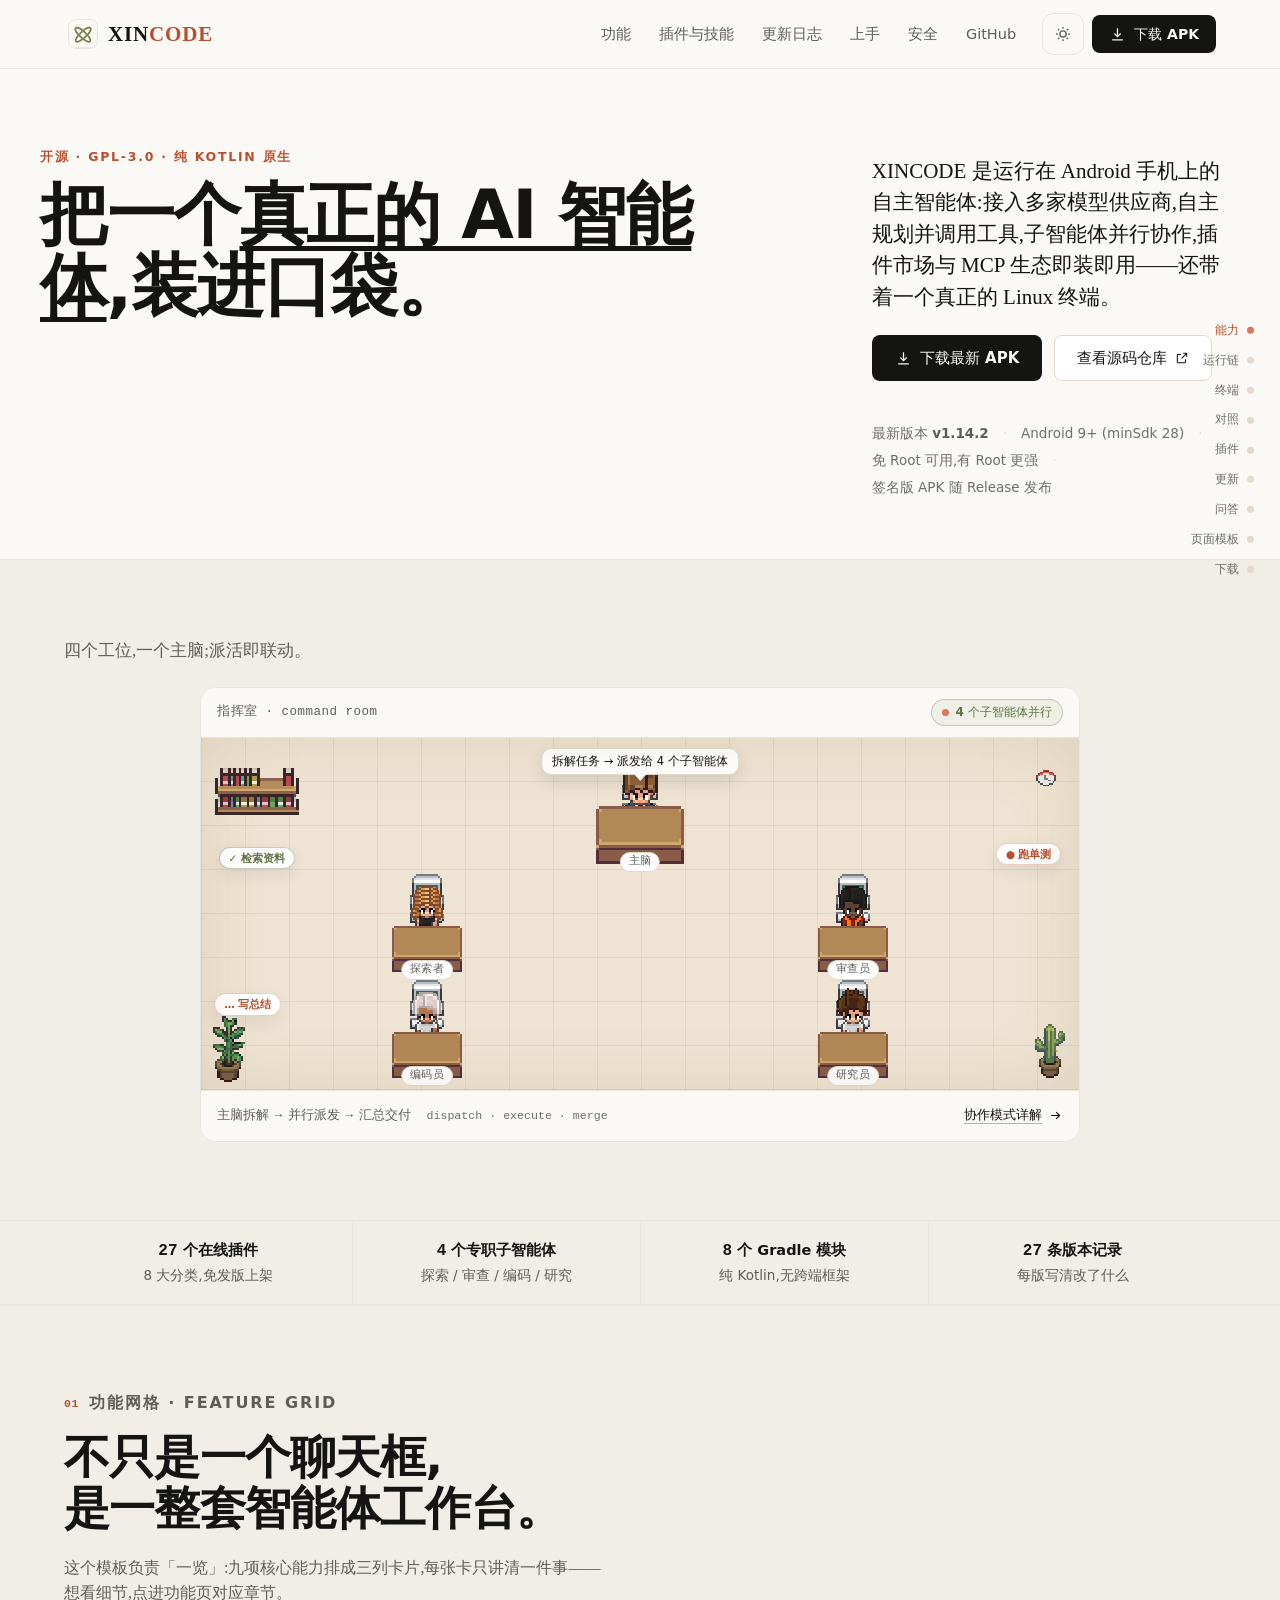
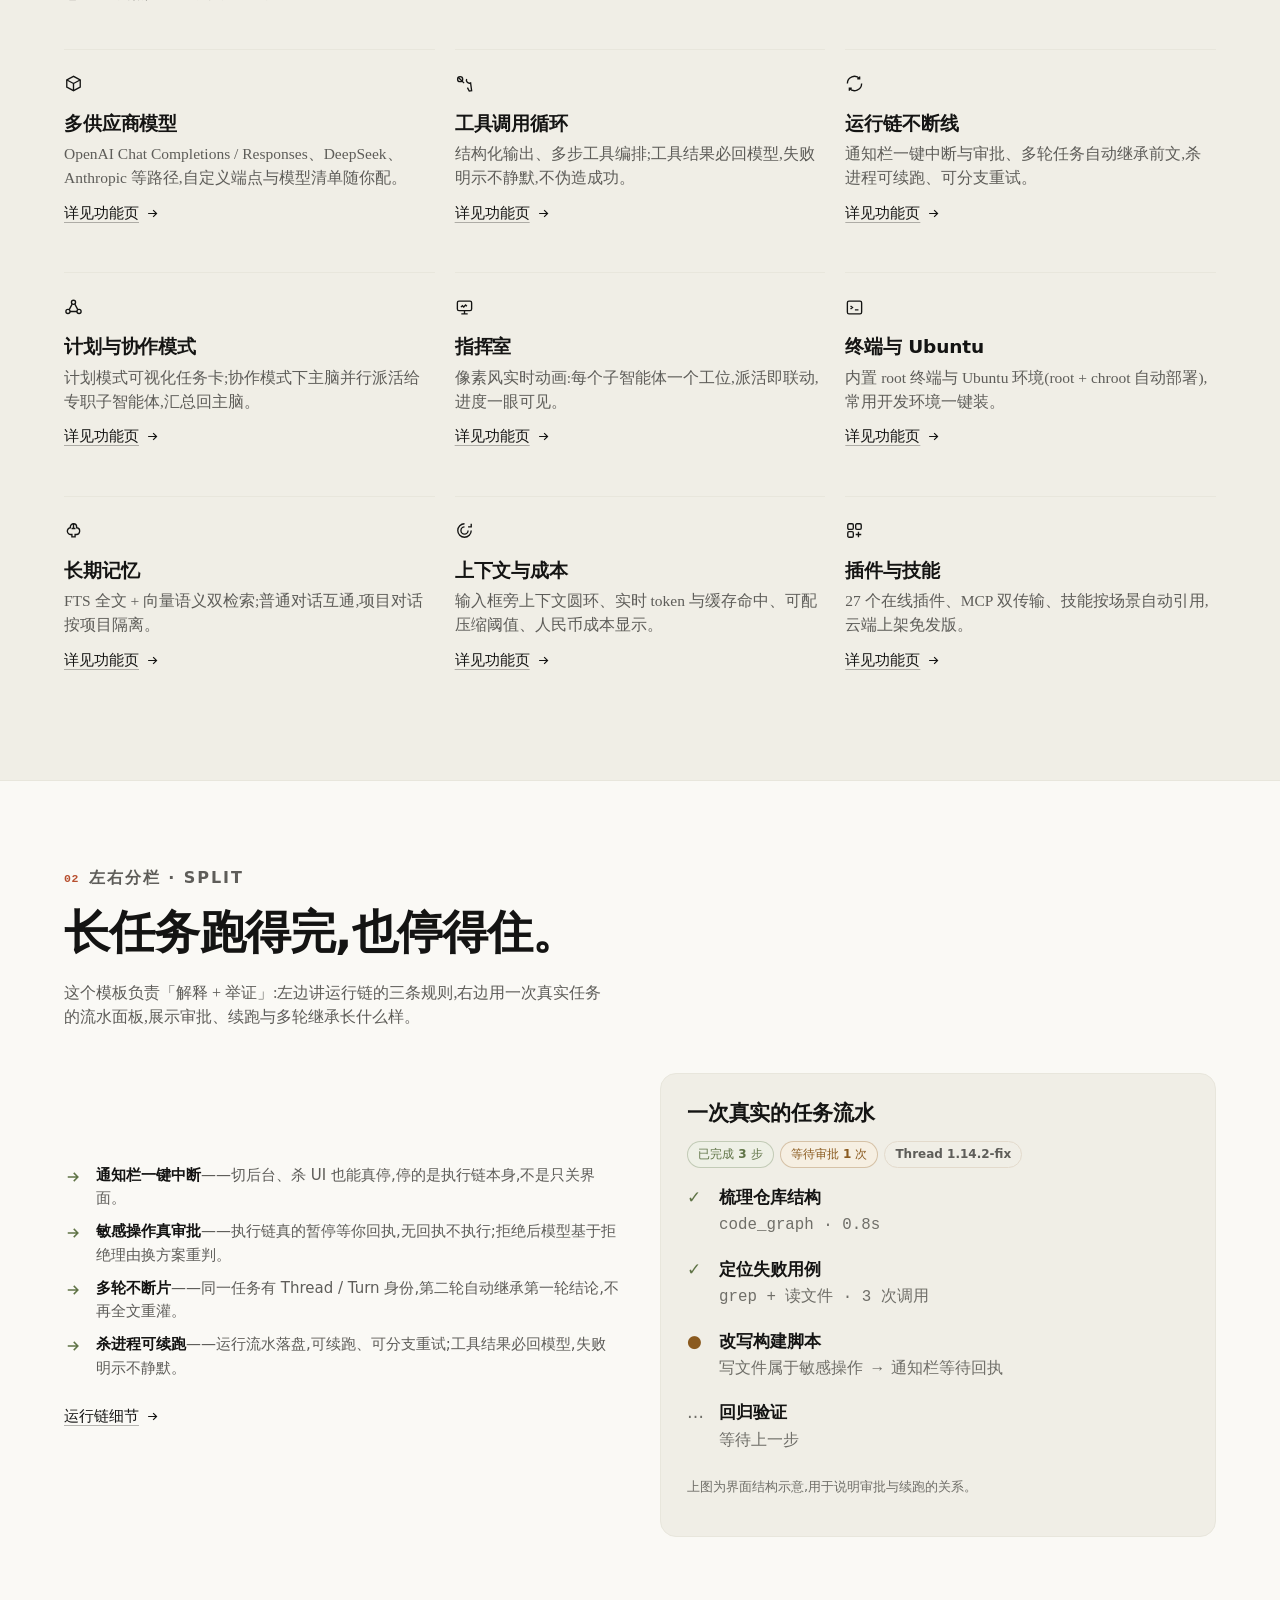
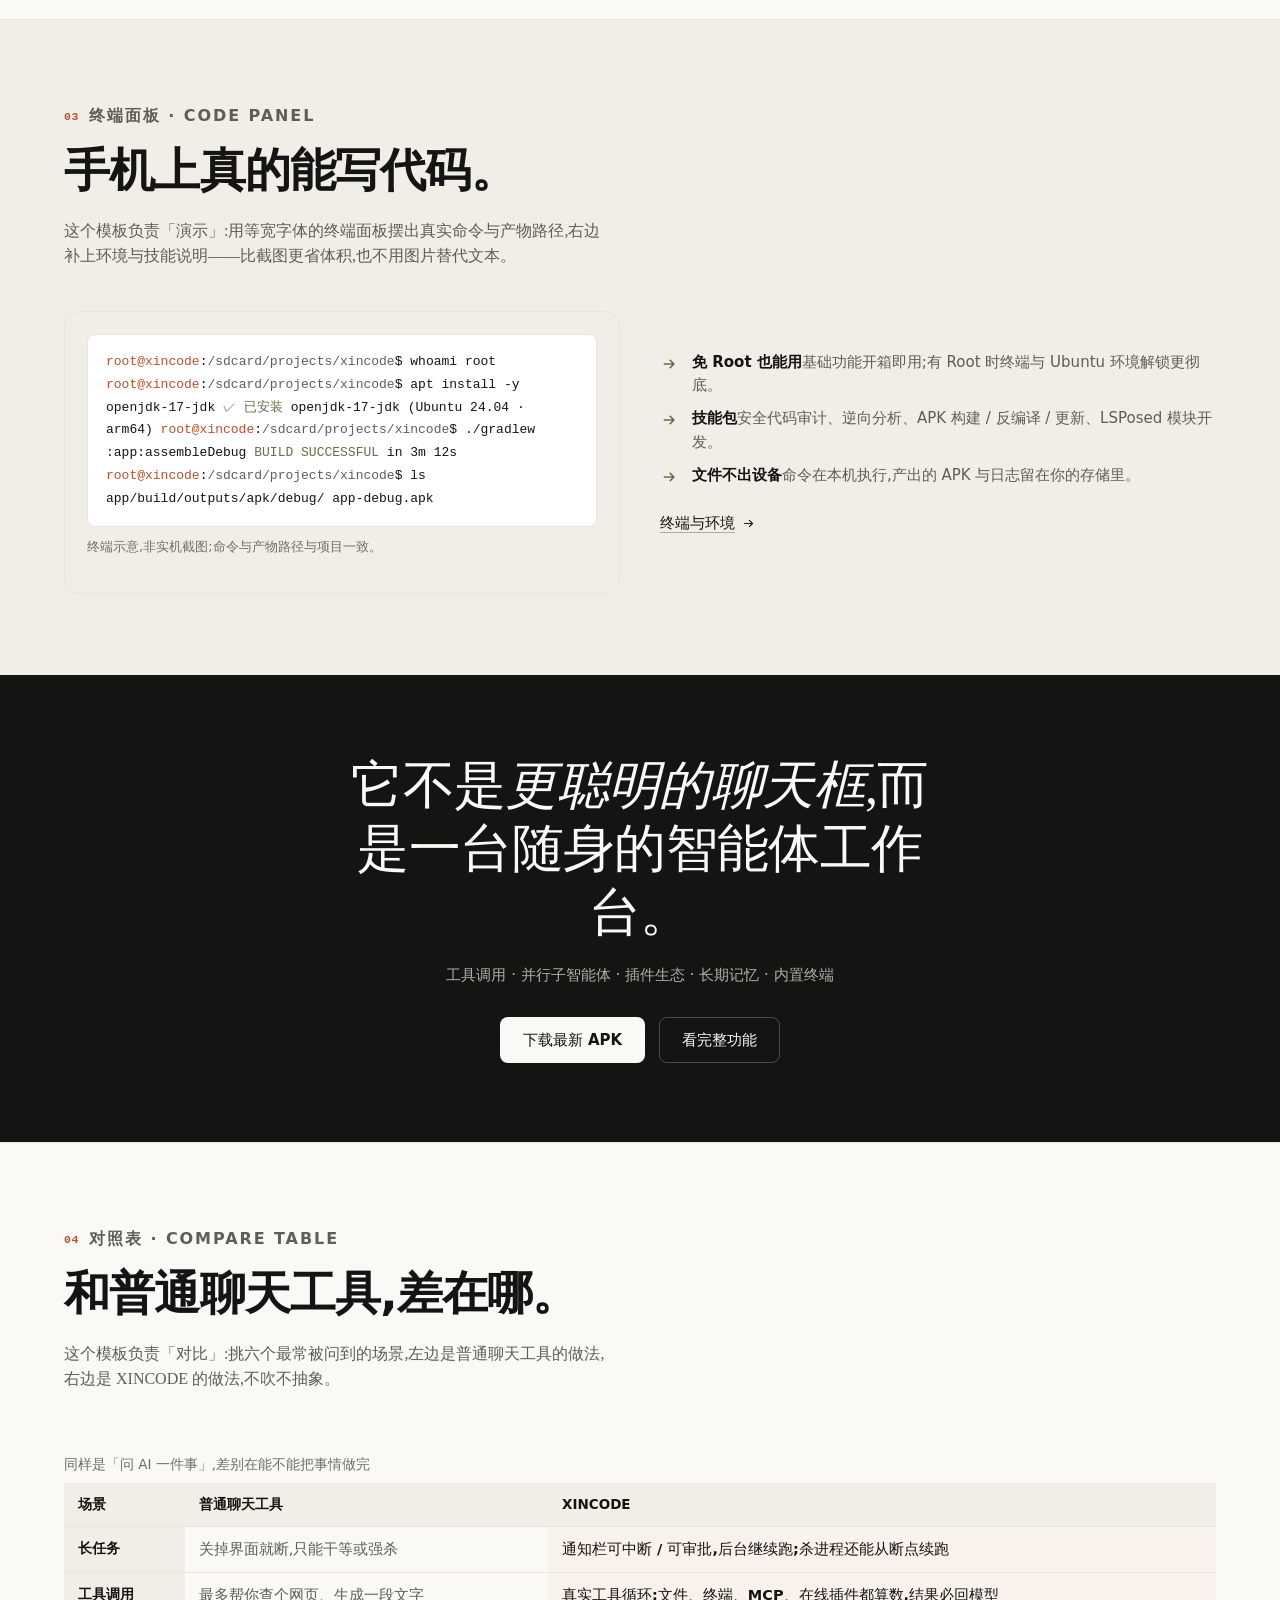
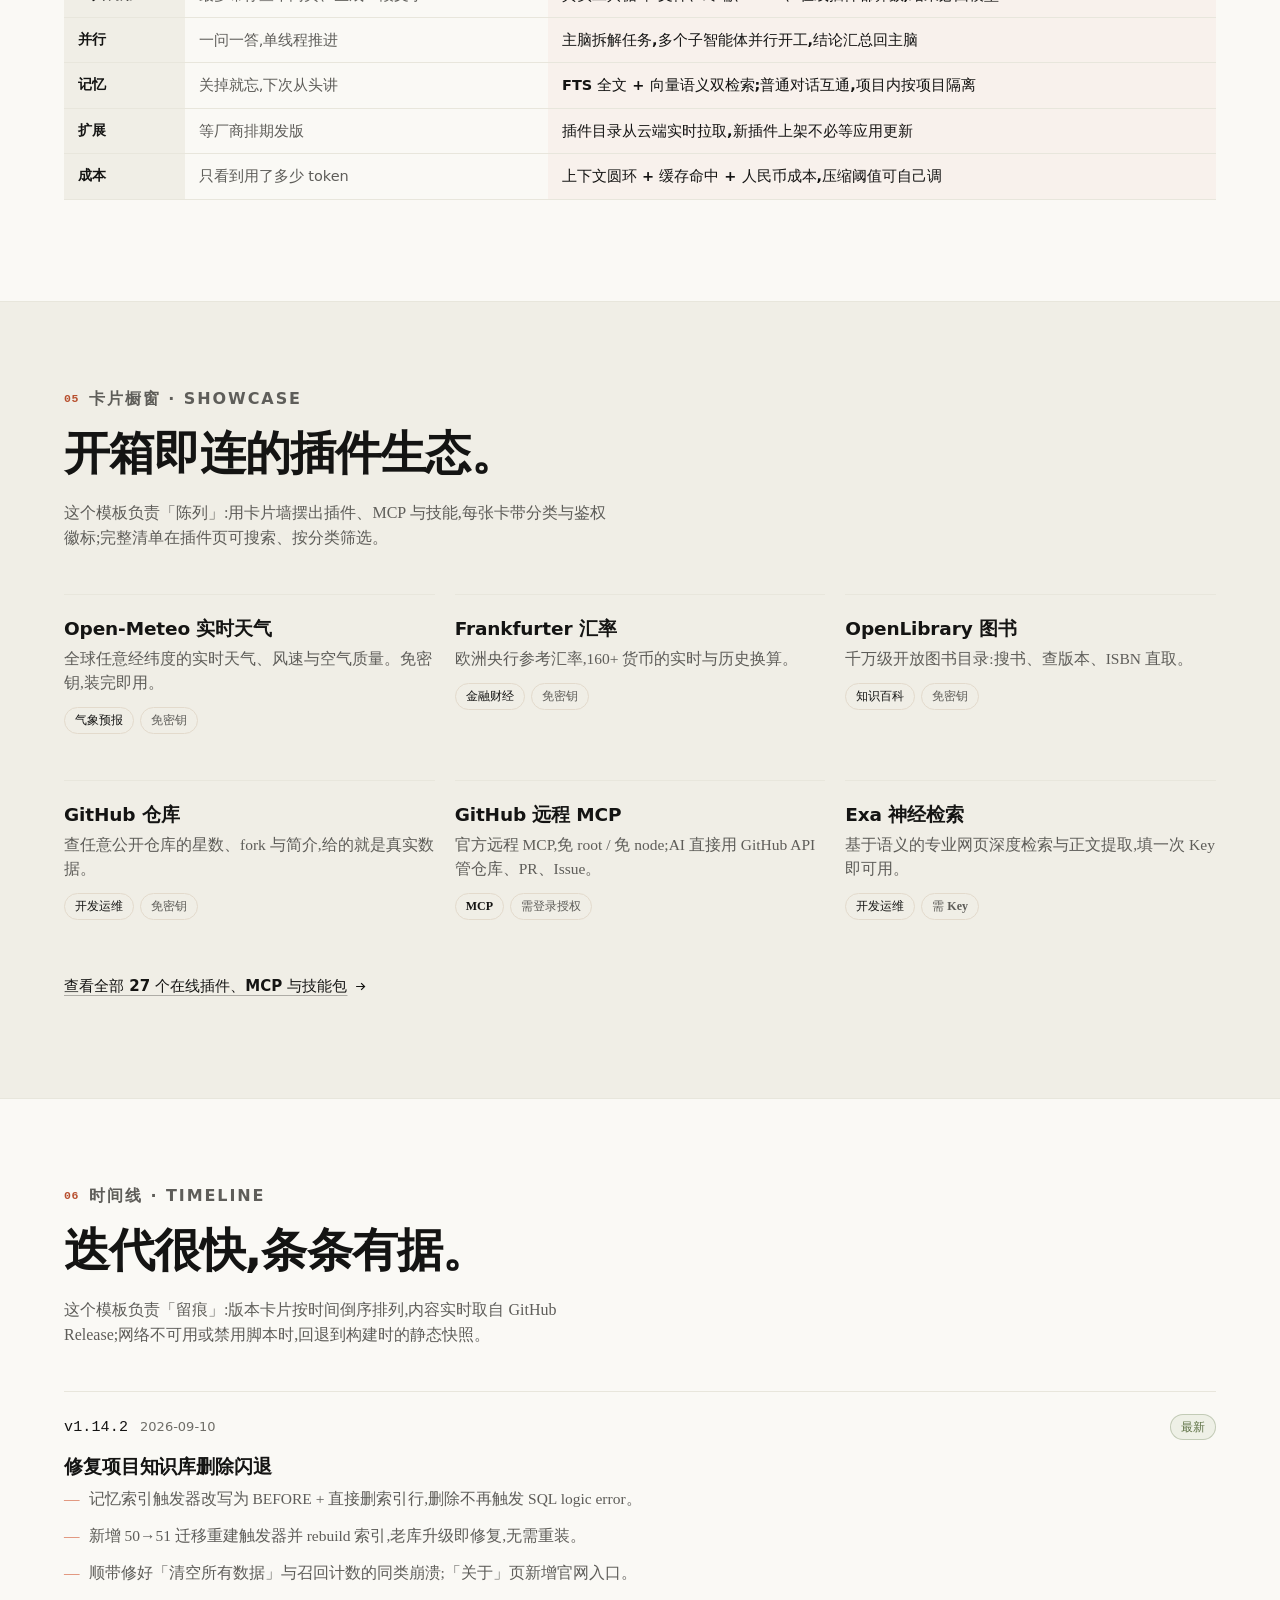
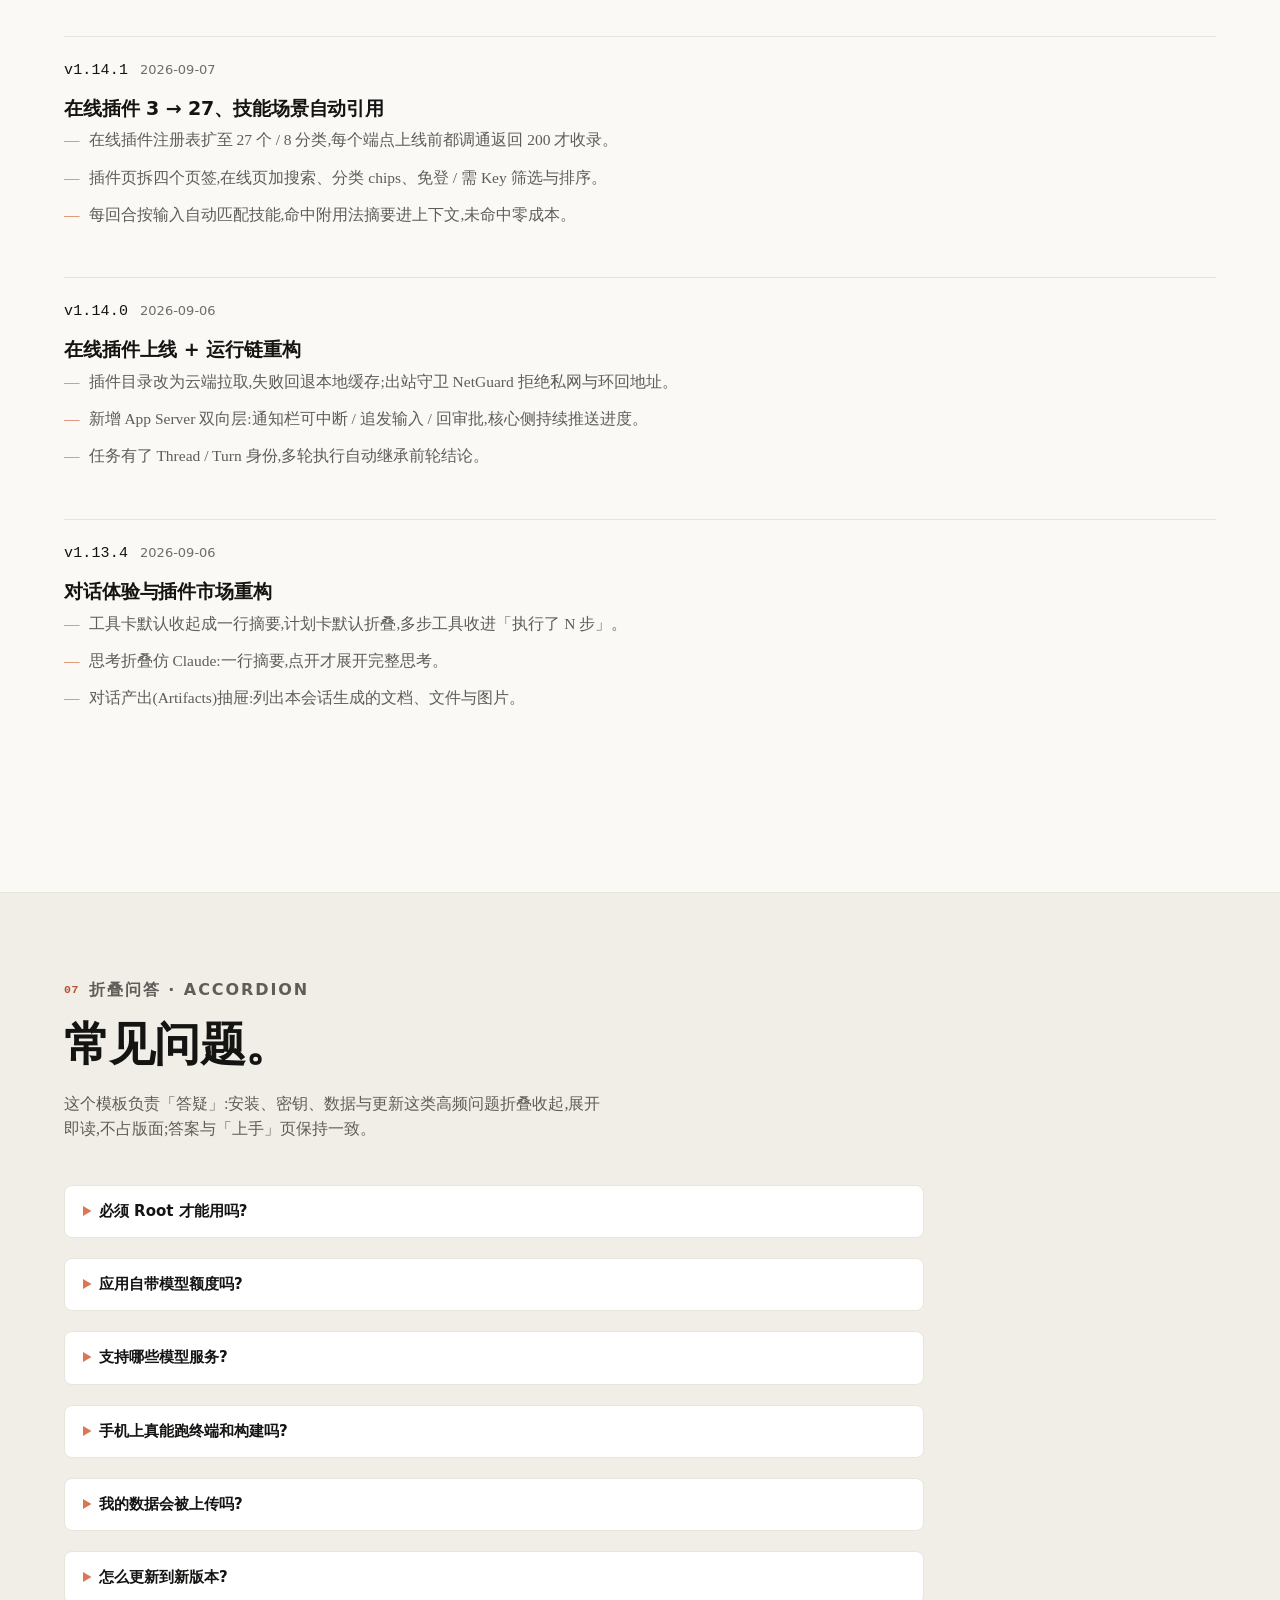
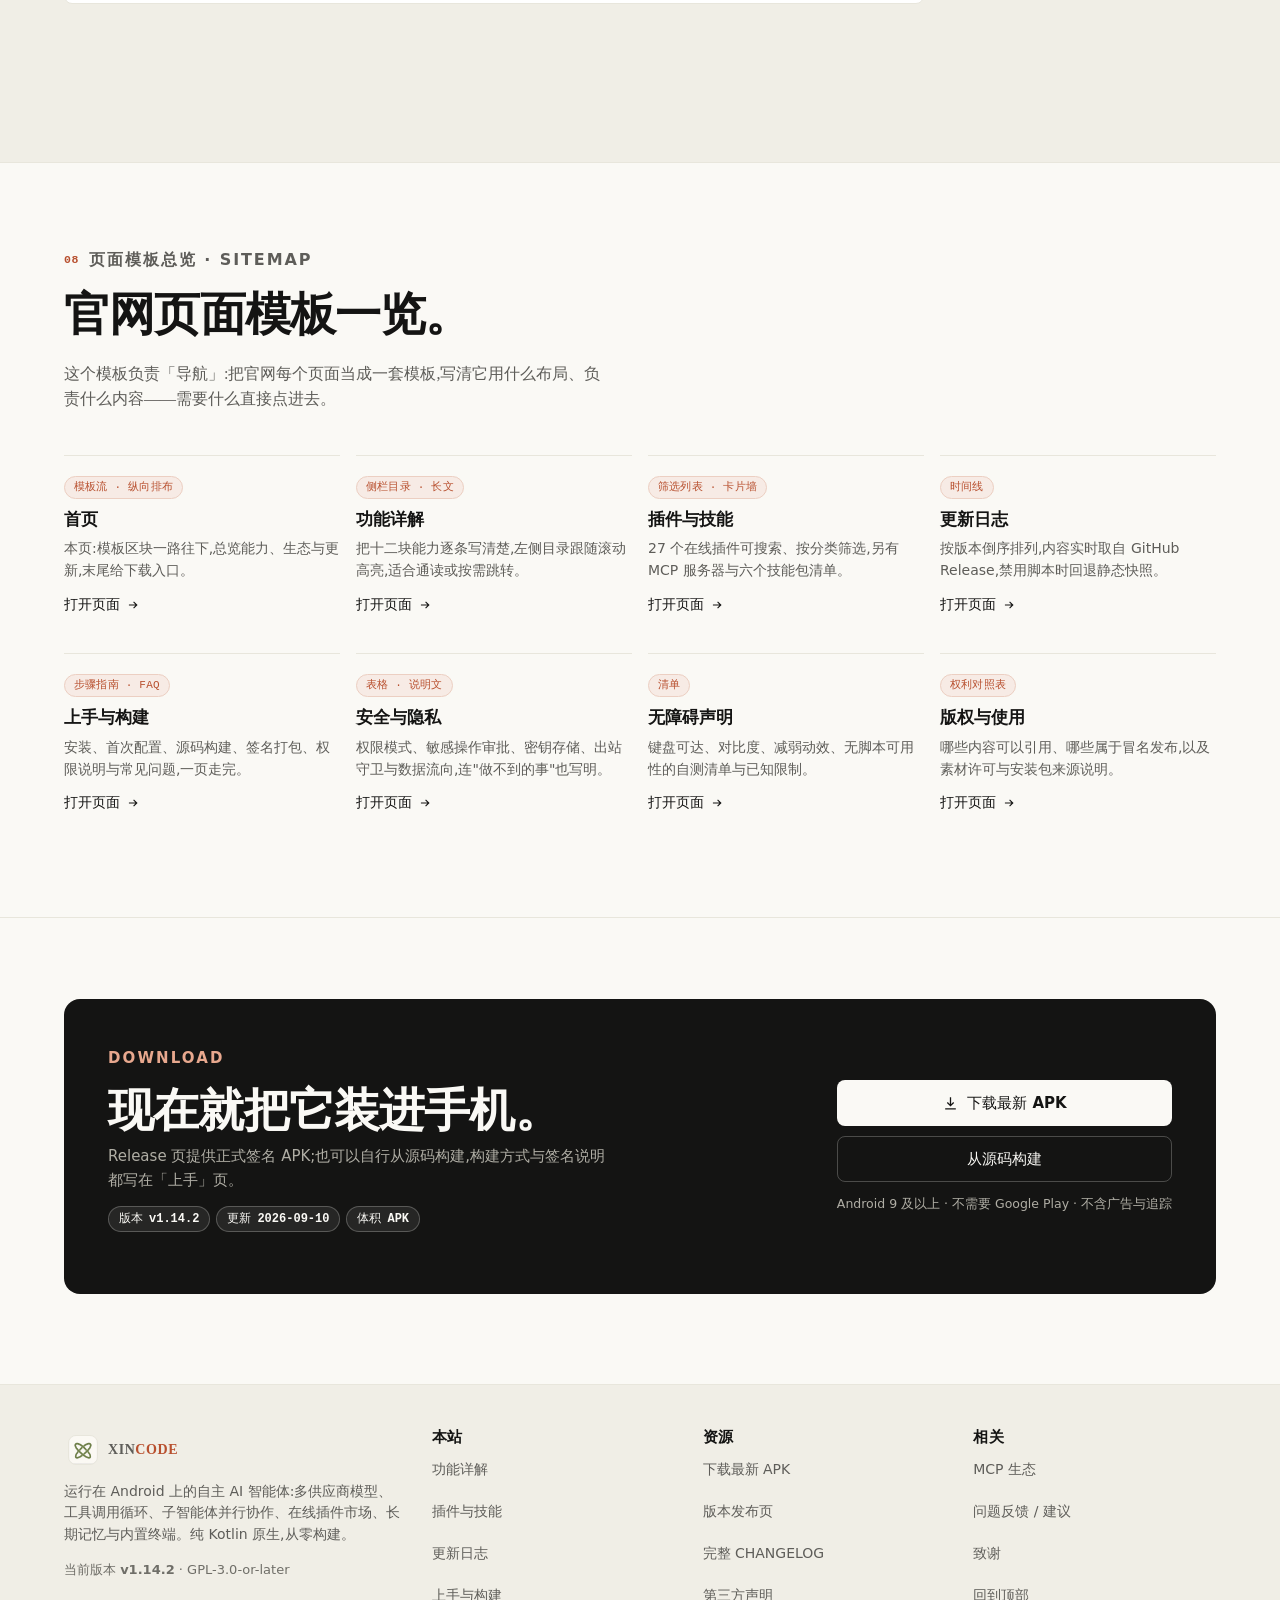
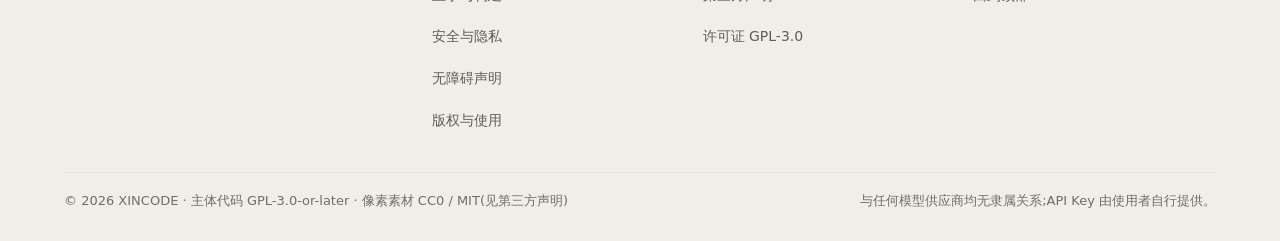
==== commit 5824beec: "docs(site): 视觉语言向 Claude 官网靠拢(排版/配色/版面节奏) 观察对象:anthropic.com 首页 / Research / Newsroom / Careers 四页,用" ====
--- a/docs/index.html
+++ b/docs/index.html
@@ -80,11 +80,13 @@
 <div class="read-progress" data-progress aria-hidden="true"></div>
 
 <!-- 首屏 -->
-<div class="wrap hero">
-  <div>
+<div class="wrap hero" id="top">
+  <div class="hero-statement">
     <p class="eyebrow-line">开源 · GPL-3.0 · 纯 Kotlin 原生</p>
-    <h1>把一个<em>真正的 AI 智能体</em>,<br>装进口袋。</h1>
-    <p class="lede">XINCODE 是运行在 Android 手机上的自主智能体:接入多家模型供应商,自主规划并调用工具,子智能体并行协作,插件市场与 MCP 生态即装即用——还带着一个真正的 Linux 终端。</p>
+    <h1>把一个<em>真正的 AI 智能体</em>,装进口袋。</h1>
+  </div>
+  <div class="hero-aside">
+    <p class="hero-intro">XINCODE 是运行在 Android 手机上的自主智能体:接入多家模型供应商,自主规划并调用工具,子智能体并行协作,插件市场与 MCP 生态即装即用——还带着一个真正的 Linux 终端。</p>
     <div class="btn-row">
       <a class="btn" href="https://github.com/kusesad-1122/XINCODE-Public/releases/latest/download/app-release.apk"><svg viewBox="0 0 24 24" width="17" height="17" fill="none" stroke="currentColor" stroke-width="1.8" aria-hidden="true"><path d="M12 3v12M7.5 10.5 12 15l4.5-4.5M4.5 19.5h15"/></svg>下载最新 APK</a>
       <a class="btn btn-ghost" href="https://github.com/kusesad-1122/XINCODE-Public" target="_blank" rel="noopener noreferrer">查看源码仓库 <svg viewBox="0 0 24 24" width="14" height="14" fill="none" stroke="currentColor" stroke-width="1.8" aria-hidden="true"><path d="M14 4h6v6M20 4l-8.5 8.5M18 14v5a1 1 0 0 1-1 1H5a1 1 0 0 1-1-1V7a1 1 0 0 1 1-1h5"/></svg></a>
@@ -99,7 +101,13 @@
       <span data-version-note>签名版 APK 随 Release 发布</span>
     </p>
   </div>
-  <div class="room">
+</div>
+
+<!-- 全宽视觉带:指挥室 -->
+<section class="band band-room" aria-label="智能体指挥室示意">
+  <div class="wrap">
+    <p class="band-note">四个工位,一个主脑;派活即联动。</p>
+    <div class="room">
     <div class="room-head">
       <span class="t">指挥室 · command room</span>
       <span class="badge badge-green"><span class="dot"></span>4 个子智能体并行</span>
@@ -153,10 +161,10 @@
       <a class="link-more" href="features.html#collab">协作模式详解 <svg viewBox="0 0 24 24" width="15" height="15" fill="none" stroke="currentColor" stroke-width="1.9" aria-hidden="true"><path d="M5 12h13M13 6.5 18.5 12 13 17.5"/></svg></a>
     </div>
   </div>
-</div>
-
+  </div>
+</section>
 <!-- 指标条 -->
-<div class="strip" data-reveal="up">
+<div class="strip">
   <div class="wrap strip-in">
     <div class="cell" data-reveal="up" style="--i:0"><b><span data-count-to="27">27</span> 个在线插件</b>8 大分类,免发版上架</div>
     <div class="cell" data-reveal="up" style="--i:1"><b><span data-count-to="4">4</span> 个专职子智能体</b>探索 / 审查 / 编码 / 研究</div>
@@ -299,6 +307,18 @@
         </ul>
         <p style="margin-top:22px"><a class="link-more" href="features.html#terminal">终端与环境 <svg viewBox="0 0 24 24" width="15" height="15" fill="none" stroke="currentColor" stroke-width="1.9" aria-hidden="true"><path d="M5 12h13M13 6.5 18.5 12 13 17.5"/></svg></a></p>
       </div>
+    </div>
+  </div>
+</section>
+
+<!-- 深色声明带 -->
+<section class="band band-dark" aria-labelledby="h-statement">
+  <div class="wrap">
+    <p class="band-statement" id="h-statement">它不是<em>更聪明的聊天框</em>,而是一台随身的智能体工作台。</p>
+    <p class="band-sub">工具调用 · 并行子智能体 · 插件生态 · 长期记忆 · 内置终端</p>
+    <div class="band-row">
+      <a class="btn btn-light" href="https://github.com/kusesad-1122/XINCODE-Public/releases/latest/download/app-release.apk">下载最新 APK</a>
+      <a class="btn btn-ghost" href="features.html">看完整功能</a>
     </div>
   </div>
 </section>
--- a/docs/assets/site.css
+++ b/docs/assets/site.css
@@ -9,94 +9,97 @@
 :root {
   color-scheme: light;
 
-  --bg:          #FAF8F5;   /* 暖纸底 */
-  --bg-2:        #F3F0EA;   /* 下沉底/条纹 */
-  --surface:     #FFFFFF;   /* 抬升面 */
-  --surface-2:   #FCFAF7;
-  --ink:         #201E1C;   /* 正文墨黑 */
-  --sub:         #6B6760;   /* 次要文字 5.3:1 */
-  --faint:       #726E65;   /* 元信息 4.8:1 */
-  --brand:       #CC6644;   /* 品牌陶土(仅大字/图形/描边) */
-  --brand-strong:#A94A26;   /* 按钮与链接 5.7:1 */
-  --brand-soft:  #F7EBE4;
-  --brand-line:  #EAD4C8;
-  --amber:       #8A5200;
-  --amber-soft:  #FBF1DF;
-  --red:         #A93A34;
-  --red-soft:    #FAEBE9;
-  --green:       #2F6B4A;
-  --green-soft:  #E8F2EC;
-  --border:      #EBE6DD;
-  --border-2:    #DCD4C6;
-  --code-bg:     #F1EEE8;
-  --shadow:      0 18px 44px rgb(32 30 28 / 8%);
-
-  /* 语义 token:让"反色块"与"品牌底上的文字"在两套主题里都成立 */
-  --on-brand:      #FFFFFF;
-  --inverse-bg:    #201E1C;
-  --inverse-ink:   #F4F3EE;
-  --inverse-sub:   #C9C3B8;
-  --inverse-line:  rgb(255 255 255 / 26%);
-  --room-floor:    #EFE3D0;
+  /* —— 取自 Claude 官网(anthropic.com)的设计变量 —— */
+  --bg:          #faf9f5;   /* ivory-light 页面底 */
+  --bg-2:        #f0eee6;   /* ivory-medium 区块底 */
+  --surface:     #ffffff;
+  --surface-2:   #faf9f5;
+  --ink:         #141413;   /* slate-dark */
+  --sub:         #5e5d59;   /* slate-light,正文次级 */
+  --faint:       #6f6e68;   /* cloud-dark 压深到 AA */
+  --brand:       #d97757;   /* clay,Claude 橙 */
+  --brand-strong:#b8502f;   /* 比 accent 再深一档,保证小字 ≥4.5:1 */
+  --brand-soft:  #f7ebe5;   /* clay 的浅底(自调) */
+  --brand-line:  #eccfc2;
+  --amber:       #8a5a1f;
+  --amber-soft:  #f6efe2;
+  --red:         #a93a34;
+  --red-soft:    #faebe9;
+  --green:       #5f7346;   /* olive 压深 */
+  --green-soft:  #eef0e6;
+  --border:      #e8e6dc;   /* ivory-dark */
+  --border-2:    #e3dacc;   /* oat */
+  --code-bg:     #f0eee6;
+  --shadow:      0 1px 2px rgb(20 20 19 / 4%);
+
+  /* 语义 token(反色块 / 品牌底文字) */
+  --on-brand:      #141413;   /* clay 底上用深墨,5.6:1 */
+  --inverse-bg:    #141413;
+  --inverse-ink:   #faf9f5;
+  --inverse-sub:   #b0aea5;
+  --inverse-line:  rgb(250 249 245 / 24%);
+  --room-floor:    #efe4d3;
   --room-line:     rgb(120 90 60 / 10%);
-  --room-vignette: rgb(96 64 32 / 14%);
+  --room-vignette: rgb(96 64 32 / 12%);
 
   --serif: "Iowan Old Style", "Palatino Linotype", Palatino, Georgia, "Songti SC", "Noto Serif CJK SC", "Times New Roman", serif;
   --sans:  ui-sans-serif, system-ui, -apple-system, "Segoe UI", "PingFang SC", "Hiragino Sans GB", "Microsoft YaHei", "Noto Sans CJK SC", sans-serif;
   --mono:  "JetBrains Mono", ui-monospace, SFMono-Regular, "SF Mono", Menlo, Consolas, "Liberation Mono", monospace;
 
-  --r-lg: 22px; --r-md: 14px; --r-sm: 10px;
-  --wrap: 1140px;
+  /* 圆角:Claude 用 4 / 8 / 16 / 胶囊 */
+  --r-lg: 16px; --r-md: 8px; --r-sm: 6px;
+  --r-pill: 100vw;
+  --wrap: 1200px;
   --gap: 20px;
   --focus: 3px;
 }
 
 :root[data-theme="dark"] {
   color-scheme: dark;
-  --bg:          #181715;
-  --bg-2:        #1E1D1A;
-  --surface:     #22201D;
-  --surface-2:   #262421;
-  --ink:         #EDE8E1;
-  --sub:         #B7B1A6;
-  --faint:       #9A948A;
-  --brand:       #E07A5F;
-  --brand-strong:#F0906F;
-  --brand-soft:  #2E2622;
-  --brand-line:  #453027;
-  --amber:       #E5A84B;
-  --amber-soft:  #2C2519;
-  --red:         #E58A85;
-  --red-soft:    #2E2020;
-  --green:       #8CC7A5;
-  --green-soft:  #1D2A22;
-  --border:      #2E2B27;
-  --border-2:    #3A3730;
-  --code-bg:     #1D1C19;
-  --shadow:      0 18px 44px rgb(0 0 0 / 40%);
-  --on-brand:      #1A1614;
-  --inverse-bg:    #0E0D0C;
-  --inverse-ink:   #F2EEE7;
-  --inverse-sub:   #B9B3A8;
-  --inverse-line:  rgb(255 255 255 / 26%);
-  --room-floor:    #2A2620;
-  --room-line:     rgb(255 235 210 / 7%);
+  --bg:          #141413;
+  --bg-2:        #1c1b19;
+  --surface:     #1f1e1c;
+  --surface-2:   #232220;
+  --ink:         #faf9f5;
+  --sub:         #b0aea5;
+  --faint:       #98968e;
+  --brand:       #d97757;
+  --brand-strong:#e79a7a;
+  --brand-soft:  #2a221e;
+  --brand-line:  #4a352c;
+  --amber:       #d4a27f;
+  --amber-soft:  #2a241c;
+  --red:         #e58a85;
+  --red-soft:    #2e2020;
+  --green:       #a3b58a;
+  --green-soft:  #232a1e;
+  --border:      #2e2d2a;
+  --border-2:    #3d3d3a;
+  --code-bg:     #1c1b19;
+  --shadow:      0 1px 2px rgb(0 0 0 / 40%);
+  --on-brand:      #141413;
+  --inverse-bg:    #faf9f5;
+  --inverse-ink:   #141413;
+  --inverse-sub:   #3d3d3a;
+  --inverse-line:  rgb(20 20 19 / 22%);
+  --room-floor:    #232220;
+  --room-line:     rgb(250 249 245 / 6%);
   --room-vignette: rgb(0 0 0 / 45%);
 }
 
 @media (prefers-color-scheme: dark) {
   :root:not([data-theme="light"]) {
     color-scheme: dark;
-    --bg:#181715; --bg-2:#1E1D1A; --surface:#22201D; --surface-2:#262421;
-    --ink:#EDE8E1; --sub:#B7B1A6; --faint:#9A948A;
-    --brand:#E07A5F; --brand-strong:#F0906F; --brand-soft:#2E2622; --brand-line:#453027;
-    --amber:#E5A84B; --amber-soft:#2C2519; --red:#E58A85; --red-soft:#2E2020;
-    --green:#8CC7A5; --green-soft:#1D2A22;
-    --border:#2E2B27; --border-2:#3A3730; --code-bg:#1D1C19;
-    --shadow: 0 18px 44px rgb(0 0 0 / 40%);
-    --on-brand:#1A1614; --inverse-bg:#0E0D0C; --inverse-ink:#F2EEE7; --inverse-sub:#B9B3A8;
-    --inverse-line: rgb(255 255 255 / 26%);
-    --room-floor:#2A2620; --room-line: rgb(255 235 210 / 7%); --room-vignette: rgb(0 0 0 / 45%);
+    --bg:#141413; --bg-2:#1c1b19; --surface:#1f1e1c; --surface-2:#232220;
+    --ink:#faf9f5; --sub:#b0aea5; --faint:#98968e;
+    --brand:#d97757; --brand-strong:#e79a7a; --brand-soft:#2a221e; --brand-line:#4a352c;
+    --amber:#d4a27f; --amber-soft:#2a241c; --red:#e58a85; --red-soft:#2e2020;
+    --green:#a3b58a; --green-soft:#232a1e;
+    --border:#2e2d2a; --border-2:#3d3d3a; --code-bg:#1c1b19;
+    --shadow: 0 1px 2px rgb(0 0 0 / 40%);
+    --on-brand:#141413; --inverse-bg:#faf9f5; --inverse-ink:#141413; --inverse-sub:#3d3d3a;
+    --inverse-line: rgb(20 20 19 / 22%);
+    --room-floor:#232220; --room-line: rgb(250 249 245 / 6%); --room-vignette: rgb(0 0 0 / 45%);
   }
 }
 
@@ -105,20 +108,29 @@
 html { -webkit-text-size-adjust: 100%; scroll-behavior: smooth; scroll-padding-top: 96px; }
 body {
   margin: 0; background: var(--bg); color: var(--ink); overflow-wrap: break-word;
-  font-family: var(--sans); font-size: 16px; line-height: 1.68;
+  font-family: var(--sans); font-size: 17px; line-height: 1.55;
   -webkit-font-smoothing: antialiased; text-rendering: optimizeLegibility;
 }
 img, svg { max-width: 100%; }
 img { height: auto; }
-h1, h2, h3, h4 { font-family: var(--serif); font-weight: 700; line-height: 1.28; margin: 0 0 .5em; letter-spacing: .01em; }
-h1 { font-size: clamp(32px, 5.2vw, 52px); }
-h2 { font-size: clamp(25px, 3.4vw, 36px); }
-h3 { font-size: 20px; margin-bottom: .4em; }
-h4 { font-size: 16px; font-family: var(--sans); letter-spacing: 0; }
+/* 标题走无衬线、紧行高、负字距(Claude 式大标题);衬线只用于引文/编辑部段落 */
+h1, h2, h3, h4 { font-family: var(--sans); font-weight: 700; margin: 0 0 .5em; }
+h1 { font-size: clamp(40px, 2.4rem + 2.6vw, 68px); line-height: 1.04; letter-spacing: -.022em; font-weight: 700; }
+h2 { font-size: clamp(28px, 1.5rem + 1.9vw, 46px); line-height: 1.1; letter-spacing: -.018em; font-weight: 600; }
+h3 { font-size: 21px; line-height: 1.3; letter-spacing: -.008em; font-weight: 650; margin-bottom: .35em; }
+h4 { font-size: 16px; letter-spacing: 0; }
+/* 关键短语下划线强调:他们的招牌细节 */
+h1 em, h2 em { font-style: normal; color: inherit; text-decoration: underline; text-decoration-thickness: .07em; text-underline-offset: .12em; }
+h1 em { color: var(--ink); }
+.prose h2 em, .prose h3 em { color: inherit; }
+/* 编辑部段落:衬线、较大字号、宽松行高 */
+.lede, .tpl-intro, .editorial, blockquote, .room-foot, .prose > section > p:first-of-type { font-family: var(--serif); }
+.lede { font-size: 19px; line-height: 1.55; }
 p, ul, ol { margin: 0 0 1em; }
 ul, ol { padding-left: 1.35em; }
 li { margin-bottom: .35em; }
-a { color: var(--brand-strong); text-underline-offset: 3px; text-decoration-thickness: 1px; }
+a { color: var(--ink); text-underline-offset: 3px; text-decoration-thickness: 1px; text-decoration-color: color-mix(in srgb, var(--ink) 35%, transparent); }
+a:hover { text-decoration-color: var(--brand-strong); color: var(--brand-strong); }
 a:hover { text-decoration: underline; }
 strong, b { font-weight: 650; }
 small { font-size: 13px; }
@@ -153,8 +165,8 @@
   overflow: hidden; clip: rect(0 0 0 0); clip-path: inset(50%); white-space: nowrap; border: 0;
 }
 .eyebrow-line {
-  font-size: 13px; font-weight: 700; letter-spacing: .12em; text-transform: uppercase;
-  color: var(--brand-strong); margin-bottom: 12px;
+  font-size: 12.5px; font-weight: 600; letter-spacing: .14em; text-transform: uppercase;
+  color: var(--brand-strong); margin-bottom: 14px;
 }
 .lede { font-size: 17px; color: var(--sub); max-width: 40em; }
 .muted { color: var(--sub); }
@@ -165,8 +177,7 @@
 /* ---------- 3. Header / nav ---------- */
 .site-header {
   position: sticky; top: 0; z-index: 60;
-  background: color-mix(in srgb, var(--bg) 92%, transparent);
-  backdrop-filter: saturate(140%) blur(10px);
+  background: var(--bg);
   border-bottom: 1px solid var(--border);
 }
 @supports not (background: color-mix(in srgb, red 50%, blue)) {
@@ -174,7 +185,7 @@
 }
 .nav {
   display: flex; align-items: center; gap: 14px;
-  min-height: 64px;
+  min-height: 68px;
 }
 .brand {
   display: inline-flex; align-items: center; gap: 10px;
@@ -211,19 +222,19 @@
 /* ---------- 4. Buttons ---------- */
 .btn {
   display: inline-flex; align-items: center; justify-content: center; gap: 8px;
-  min-height: 44px; padding: 0 20px; border-radius: 999px;
-  font-family: inherit; font-size: 14.5px; font-weight: 600; line-height: 1;
-  border: 1px solid transparent; background: var(--brand-strong); color: var(--on-brand);
+  min-height: 46px; padding: 0 22px; border-radius: var(--r-md);
+  font-family: inherit; font-size: 15px; font-weight: 550; line-height: 1;
+  border: 1px solid transparent; background: var(--ink); color: var(--inverse-ink);
   text-decoration: none; cursor: pointer;
   transition: background-color .15s ease, border-color .15s ease, color .15s ease, transform .1s ease;
 }
-.btn:hover { background: color-mix(in srgb, var(--brand-strong) 88%, #000); text-decoration: none; }
+.btn:hover { background: color-mix(in srgb, var(--ink) 86%, var(--bg)); text-decoration: none; }
 .btn:active { transform: translateY(1px); }
-.btn-sm { min-height: 38px; padding: 0 15px; font-size: 13.5px; }
+.btn-sm { min-height: 38px; padding: 0 16px; font-size: 14px; }
 .btn-ghost {
-  background: transparent; color: var(--ink); border-color: var(--border-2);
-}
-.btn-ghost:hover { background: var(--bg-2); border-color: var(--brand); color: var(--ink); }
+  background: var(--surface); color: var(--ink); border-color: var(--border-2);
+}
+.btn-ghost:hover { background: var(--bg-2); border-color: var(--ink); color: var(--ink); }
 .btn-soft { background: var(--brand-soft); color: var(--brand-strong); border-color: var(--brand-line); }
 .btn-ghost { color: var(--ink); }
 .btn-soft:hover { background: color-mix(in srgb, var(--brand-soft) 80%, var(--brand-line)); }
@@ -234,9 +245,13 @@
 /* 深色下主按钮是浅陶土底 + 深色字,由 --on-brand 统一保证对比度 */
 .btn-row { display: flex; flex-wrap: wrap; gap: 12px; align-items: center; }
 .link-more {
-  font-weight: 600; font-size: 14.5px;
+  font-weight: 550; font-size: 15px;
   display: inline-flex; align-items: center; gap: 6px; min-height: 26px;
-}
+  color: var(--ink); text-decoration: underline;
+  text-decoration-color: color-mix(in srgb, var(--ink) 30%, transparent);
+  text-underline-offset: 4px;
+}
+.link-more:hover { color: var(--brand-strong); text-decoration-color: var(--brand-strong); }
 .link-more svg { flex: none; }
 
 /* ---------- 5. Reveal (可关闭动效) ---------- */
@@ -251,46 +266,56 @@
 }
 
 /* ---------- 6. Sections & cards ---------- */
-.section { padding: 72px 0; border-top: 1px solid var(--border); }
+.section { padding: clamp(3.5rem, 2.2rem + 3.6vw, 7rem) 0; border-top: 1px solid var(--border); }
 .section:first-of-type { border-top: 0; }
-.section-head { max-width: 680px; margin-bottom: 40px; }
+.section-head { max-width: 760px; margin-bottom: clamp(2rem, 1.4rem + 1.6vw, 3.25rem); }
 .section-head p { color: var(--sub); font-size: 16px; }
 .grid { display: grid; gap: var(--gap); }
 .grid-2 { grid-template-columns: repeat(2, minmax(0, 1fr)); }
 .grid-3 { grid-template-columns: repeat(3, minmax(0, 1fr)); }
 .grid-4 { grid-template-columns: repeat(4, minmax(0, 1fr)); }
 .card {
-  background: var(--surface); border: 1px solid var(--border);
-  border-radius: var(--r-md); padding: 24px; height: 100%;
+  background: transparent; border: 0; border-top: 1px solid var(--border);
+  border-radius: 0; padding: 22px 0 26px; height: 100%;
 }
 .card > :last-child { margin-bottom: 0; }
 .card h3 { font-size: 18.5px; }
-.card p { color: var(--sub); font-size: 14.5px; margin-bottom: 0; }
+.card p { font-family: var(--serif); color: var(--sub); font-size: 15.5px; line-height: 1.55; margin-bottom: 0; }
 .card-link { display: block; text-decoration: none; color: inherit; transition: border-color .15s ease, transform .15s ease, box-shadow .15s ease; }
-.card-link:hover { border-color: var(--brand); transform: translateY(-2px); box-shadow: var(--shadow); text-decoration: none; }
+.card-link:hover { border-color: var(--border-2); transform: none; box-shadow: none; text-decoration: none; }
 .card-link .go { display: inline-block; margin-top: 12px; font-size: 14px; font-weight: 600; color: var(--brand-strong); }
 .ic-box {
-  width: 42px; height: 42px; border-radius: 12px; display: flex; align-items: center; justify-content: center;
-  background: var(--brand-soft); color: var(--brand-strong); margin-bottom: 14px;
-  border: 1px solid var(--brand-line);
-}
-.ic-box svg { width: 20px; height: 20px; }
+  width: 24px; height: 24px; display: flex; align-items: center; justify-content: flex-start;
+  background: transparent; border: 0; color: var(--ink); margin-bottom: 16px;
+}
+.ic-box svg { width: 19px; height: 19px; }
 .badge {
   display: inline-flex; align-items: center; gap: 6px;
-  font-size: 12.5px; font-weight: 600; padding: 3px 10px; border-radius: 999px;
-  border: 1px solid var(--border-2); color: var(--sub); background: var(--surface-2);
+  font-size: 12px; font-weight: 550; padding: 3px 10px; border-radius: var(--r-pill);
+  border: 1px solid var(--border-2); color: var(--sub); background: var(--bg-2);
   white-space: nowrap;
 }
-.badge-brand { color: var(--brand-strong); border-color: var(--brand-line); background: var(--brand-soft); }
+.badge-brand { color: var(--ink); border-color: var(--border-2); background: var(--bg-2); }
 .badge-green { color: var(--green); border-color: color-mix(in srgb, var(--green) 30%, transparent); background: var(--green-soft); }
 .badge-amber { color: var(--amber); border-color: color-mix(in srgb, var(--amber) 30%, transparent); background: var(--amber-soft); }
 .badge-row { display: flex; flex-wrap: wrap; gap: 6px; }
 .dot { width: 7px; height: 7px; border-radius: 50%; background: var(--brand); display: inline-block; }
 
-/* ---------- 7. Hero ---------- */
-.hero { padding: 64px 0 56px; display: grid; grid-template-columns: 1.06fr .94fr; gap: 52px; align-items: center; }
+/* ---------- 7. Hero:大标题声明 + 右侧衬线引言(非对称,Claude 式) ---------- */
+.hero {
+  padding: clamp(3rem, 2rem + 3.6vw, 6.5rem) 0 clamp(2rem, 1.4rem + 2vw, 3.5rem);
+  display: grid; grid-template-columns: minmax(0, 1.35fr) minmax(0, .65fr);
+  gap: clamp(2rem, 1rem + 4vw, 5rem); align-items: start;
+}
+.hero-statement h1 { margin: 0; max-width: 15ch; }
+.hero-aside { display: grid; gap: 22px; align-content: start; padding-top: .5em; }
+.hero-intro { font-family: var(--serif); font-size: 21px; line-height: 1.5; color: var(--ink); margin: 0; max-width: 34ch; }
+@media (max-width: 1020px) {
+  .hero { grid-template-columns: 1fr; align-items: start; gap: 26px; }
+  .hero-statement h1 { max-width: 22ch; }
+}
 .hero h1 { margin-bottom: 18px; }
-.hero h1 em { font-style: normal; color: var(--brand-strong); }
+.hero h1 em { font-style: normal; color: inherit; }
 .hero .lede { margin-bottom: 26px; }
 .hero-meta { margin-top: 20px; font-size: 13.5px; color: var(--faint); display: flex; flex-wrap: wrap; gap: 6px 14px; align-items: center; }
 .hero-meta b { color: var(--sub); font-weight: 650; }
@@ -298,8 +323,8 @@
 
 /* 指挥室像素场景(素材来自应用内 pixel 资源,CC0 / MIT) */
 .room {
-  position: relative; border: 1px solid var(--border-2); border-radius: var(--r-lg);
-  background: var(--surface); box-shadow: var(--shadow); overflow: hidden;
+  position: relative; border: 1px solid var(--border); border-radius: var(--r-lg);
+  background: var(--surface); overflow: hidden;
 }
 .room-head {
   display: flex; align-items: center; justify-content: space-between; gap: 12px;
@@ -399,8 +424,8 @@
 .checklist svg { width: 18px; height: 18px; margin-top: 4px; color: var(--green); }
 .checklist b { color: var(--ink); font-weight: 620; }
 .panel {
-  background: var(--surface); border: 1px solid var(--border); border-radius: var(--r-lg);
-  padding: 26px;
+  background: var(--bg-2); border: 1px solid var(--border); border-radius: var(--r-lg);
+  padding: 26px; box-shadow: none;
 }
 .panel-dark { background: var(--inverse-bg); border-color: var(--inverse-bg); color: var(--inverse-ink); }
 .panel-dark h2, .panel-dark h3 { color: var(--inverse-ink); }
@@ -411,7 +436,7 @@
 /* 终端演示 */
 .term {
   font-family: var(--mono); font-size: 13px; line-height: 1.75;
-  background: var(--code-bg); border: 1px solid var(--border); border-radius: var(--r-md);
+  background: var(--surface); border: 1px solid var(--border); border-radius: var(--r-md);
   padding: 16px 18px; overflow-x: auto; color: var(--ink);
 }
 .term .p { color: var(--brand-strong); }
@@ -439,10 +464,10 @@
 .filter-status { font-size: 13.5px; color: var(--faint); margin: 16px 0 22px; }
 .plugin-grid { display: grid; grid-template-columns: repeat(3, minmax(0, 1fr)); gap: 16px; }
 .plugin {
-  background: var(--surface); border: 1px solid var(--border); border-radius: var(--r-md);
-  padding: 18px; display: flex; flex-direction: column; gap: 10px; height: 100%;
-}
-.plugin:hover { border-color: var(--border-2); }
+  background: transparent; border: 0; border-top: 1px solid var(--border);
+  border-radius: 0; padding: 20px 0 24px; display: flex; flex-direction: column; gap: 10px; height: 100%;
+}
+.plugin:hover { border-top-color: var(--ink); }
 .plugin h3 { font-size: 16.5px; margin: 0; font-family: var(--sans); font-weight: 650; letter-spacing: 0; }
 .plugin p { font-size: 14px; color: var(--sub); margin: 0; flex: 1 1 auto; }
 .plugin .badge-row { margin-top: 2px; }
@@ -455,23 +480,23 @@
 /* ---------- 11. 更新日志 ---------- */
 .timeline { display: grid; gap: 18px; }
 .release {
-  background: var(--surface); border: 1px solid var(--border); border-radius: var(--r-md);
-  padding: 22px 24px;
+  background: transparent; border: 0; border-top: 1px solid var(--border);
+  border-radius: 0; padding: 22px 0 26px;
 }
 .release .v { display: flex; align-items: baseline; gap: 12px; flex-wrap: wrap; margin-bottom: 10px; }
-.release .v b { font-family: var(--mono); font-size: 17px; color: var(--ink); }
-.release .v time { font-size: 13px; color: var(--faint); font-family: var(--mono); }
+.release .v b { font-family: var(--mono); font-size: 15px; font-weight: 500; letter-spacing: .01em; color: var(--ink); }
+.release .v time { font-size: 13px; color: var(--faint); font-family: var(--sans); }
 .release .v .badge { margin-left: auto; }
-.release h3 { font-size: 16px; font-family: var(--sans); letter-spacing: 0; margin: 16px 0 8px; color: var(--ink); }
+.release h3 { font-size: 19px; font-family: var(--sans); font-weight: 650; letter-spacing: -.006em; margin: 14px 0 8px; color: var(--ink); }
 .release ul { list-style: none; padding: 0; margin: 0; display: grid; gap: 7px; }
-.release li { font-size: 14.5px; color: var(--sub); line-height: 1.65; }
+.release li { font-family: var(--serif); font-size: 15.5px; color: var(--sub); line-height: 1.6; }
 .release li::before { content: "—"; color: var(--brand); margin-right: 9px; }
 .release p { font-size: 14.5px; color: var(--sub); }
 .release .src { margin-top: 14px; font-size: 13px; }
 
 /* ---------- 12. 下载 ---------- */
 .download-card {
-  background: var(--inverse-bg); color: var(--inverse-ink); border-radius: var(--r-lg);
+  background: var(--inverse-bg); color: var(--inverse-ink); border-radius: var(--r-lg); box-shadow: none;
   padding: 48px 44px; display: flex; gap: 36px; align-items: center; justify-content: space-between; flex-wrap: wrap;
 }
 .download-card h2 { color: var(--inverse-ink); margin-bottom: 10px; }
@@ -496,9 +521,20 @@
 .foot-bottom a { color: var(--sub); }
 
 /* ---------- 14. 文档式页面(指南/安全/无障碍) ---------- */
-.page-head { padding: 52px 0 34px; border-bottom: 1px solid var(--border); }
-.page-head h1 { margin-bottom: 12px; }
-.page-head .lede { margin-bottom: 0; }
+/* 页头：左粗体无衬线标题，右衬线引言，下方一条发丝线(Claude 式) */
+.page-head {
+  padding: clamp(3rem, 2rem + 3.6vw, 6rem) 0 clamp(1.75rem, 1.2rem + 1.6vw, 3rem);
+  border-bottom: 1px solid var(--border);
+  display: grid; grid-template-columns: minmax(0, 1.3fr) minmax(0, .7fr);
+  gap: clamp(1.5rem, 1rem + 3vw, 4rem); align-items: end;
+}
+.page-head .crumbs { grid-column: 1 / -1; margin-bottom: clamp(1rem, .8rem + .8vw, 2rem); }
+.page-head h1 { margin-bottom: 0; max-width: 18ch; }
+.page-head .lede { margin: 0; max-width: 38ch; font-size: 20px; line-height: 1.5; color: var(--ink); }
+@media (max-width: 1020px) {
+  .page-head { grid-template-columns: 1fr; align-items: start; gap: 18px; }
+  .page-head h1 { max-width: 24ch; }
+}
 .crumbs { font-size: 13.5px; color: var(--faint); margin-bottom: 14px; }
 .crumbs a { color: var(--sub); display: inline-flex; align-items: center; min-height: 24px; }
 .crumbs a { color: var(--sub); }
@@ -510,14 +546,14 @@
   display: block; padding: 7px 10px; font-size: 14px; color: var(--sub); text-decoration: none;
   border-left: 2px solid var(--border); border-radius: 0 6px 6px 0;
 }
-.toc a:hover { color: var(--ink); background: var(--surface); }
-.toc a[aria-current="true"] { color: var(--brand-strong); border-left-color: var(--brand-strong); font-weight: 600; background: var(--surface); }
-.prose { max-width: 760px; }
+.toc a:hover { color: var(--ink); }
+.toc a[aria-current="true"] { color: var(--ink); border-left-color: var(--ink); font-weight: 600; background: transparent; }
+.prose { max-width: 800px; }
 .prose h2 { margin-top: 0; padding-top: 0; }
 .prose section + section { margin-top: 62px; }
 .prose h3 { margin-top: 30px; }
 .prose section:first-child h2 { margin-top: 0; }
-.prose p, .prose li { color: var(--sub); }
+.prose p, .prose li { color: var(--sub); font-size: 16.5px; line-height: 1.68; }
 .prose strong { color: var(--ink); }
 .prose code, code {
   font-family: var(--mono); font-size: .9em; background: var(--code-bg);
@@ -618,13 +654,12 @@
 /* ---------- 模板区块标签 ---------- */
 .tpl-label {
   display: inline-flex; align-items: center; gap: 10px;
-  font-size: 12.5px; font-weight: 700; letter-spacing: .1em; text-transform: uppercase;
-  color: var(--brand-strong); margin: 0 0 14px;
+  font-size: 12px; font-weight: 600; letter-spacing: .12em; text-transform: uppercase;
+  color: var(--brand-strong); margin: 0 0 16px;
 }
 .tpl-num {
-  font-family: var(--mono); font-size: 11.5px; letter-spacing: .04em;
-  background: var(--brand-soft); border: 1px solid var(--brand-line); color: var(--brand-strong);
-  border-radius: 999px; padding: 2px 9px;
+  font-family: var(--mono); font-size: 11.5px; letter-spacing: .06em;
+  background: transparent; border: 0; padding: 0; color: var(--brand-strong);
 }
 .tpl-intro { color: var(--sub); font-size: 15.5px; max-width: 68ch; margin: 0; }
 
@@ -634,35 +669,42 @@
 
 /* ---------- 章节轨道(宽屏显示) ---------- */
 .rail {
-  position: fixed; right: 14px; top: 50%; transform: translateY(-50%);
-  z-index: 45; display: grid; gap: 2px; padding: 8px 6px;
-  background: color-mix(in srgb, var(--bg) 70%, transparent);
-  backdrop-filter: blur(6px); border: 1px solid var(--border); border-radius: 999px;
+  position: fixed; right: 18px; top: 50%; transform: translateY(-50%);
+  z-index: 45; display: grid; gap: 2px; padding: 0;
+  background: transparent; border: 0;
 }
 .rail a {
   display: flex; align-items: center; justify-content: flex-end; gap: 8px;
   padding: 5px 8px; border-radius: 999px; text-decoration: none;
   font-size: 11.5px; color: var(--faint); white-space: nowrap;
 }
-.rail a:hover { color: var(--ink); background: var(--surface); text-decoration: none; }
+.rail a:hover { color: var(--ink); text-decoration: none; }
 .rail .dot { width: 7px; height: 7px; border-radius: 50%; background: var(--border-2); flex: none; }
 .rail a[aria-current="true"] { color: var(--brand-strong); }
-.rail a[aria-current="true"] .dot { background: var(--brand); box-shadow: 0 0 0 3px var(--brand-soft); }
+.rail a[aria-current="true"] .dot { background: var(--brand); }
 @media (max-width: 1279px) { .rail { display: none; } }
 
-/* ---------- 滚动浮现(JS 加 .reveal 后生效) ---------- */
+/* ---------- 滚动浮现(JS 加 .reveal 后生效;可重复播放,方向随进入方向镜像) ----------
+   rv-from-bottom:从下沿进入(向下翻) → 元素从下方升起
+   rv-from-top   :从上沿进入(往回退) → 元素从上方落下(位移取镜像)
+   两个方向都可重复触发:离开视口即复位,再进入再播一次。 */
 [data-reveal].reveal {
   opacity: 0;
-  transform: translate3d(0, 22px, 0);
   transition: opacity .62s cubic-bezier(.22, .61, .36, 1), transform .62s cubic-bezier(.22, .61, .36, 1);
   transition-delay: calc(var(--i, 0) * 80ms);
-}
-[data-reveal="left"].reveal { transform: translate3d(-26px, 0, 0); }
-[data-reveal="right"].reveal { transform: translate3d(26px, 0, 0); }
+  transform: translate3d(0, 24px, 0);
+}
+[data-reveal].reveal.rv-from-top { transform: translate3d(0, -24px, 0); }
+
+[data-reveal="left"].reveal { transform: translate3d(-28px, 0, 0); }
+[data-reveal="left"].reveal.rv-from-top { transform: translate3d(28px, 0, 0); }
+[data-reveal="right"].reveal { transform: translate3d(28px, 0, 0); }
+[data-reveal="right"].reveal.rv-from-top { transform: translate3d(-28px, 0, 0); }
 [data-reveal="zoom"].reveal { transform: scale(.955); }
+
 [data-reveal].reveal.is-in { opacity: 1; transform: none; }
 
-/* 初始隐藏必须"瞬时"生效,否则元素会先从可见淡出再淡入(加载时闪一下) */
+/* 隐藏/复位必须"瞬时"生效,否则元素会先淡出再淡入(加载或复位时闪一下) */
 .reveal-prep { transition: none !important; }
 
 /* 网格内元素错峰进场 */
@@ -670,7 +712,7 @@
 [data-reveal-group] > *:nth-child(3n + 3) { --i: 2; }
 
 @media (prefers-reduced-motion: reduce) {
-  [data-reveal].reveal { opacity: 1 !important; transform: none !important; transition: none !important; }
+  [data-reveal].reveal, [data-reveal].reveal.rv-from-top { opacity: 1 !important; transform: none !important; transition: none !important; }
   .read-progress { display: none; }
 }
 
@@ -685,11 +727,11 @@
 .page-grid { display: grid; grid-template-columns: repeat(auto-fit, minmax(240px, 1fr)); gap: 16px; }
 .page-card {
   position: relative; display: flex; flex-direction: column; gap: 8px;
-  background: var(--surface); border: 1px solid var(--border); border-radius: var(--r-md);
-  padding: 20px; text-decoration: none; color: inherit; height: 100%;
-  transition: border-color .16s ease, transform .16s ease, box-shadow .16s ease;
-}
-.page-card:hover { border-color: var(--brand); transform: translateY(-3px); box-shadow: var(--shadow); text-decoration: none; }
+  background: transparent; border: 0; border-top: 1px solid var(--border);
+  border-radius: 0; padding: 20px 0 22px; text-decoration: none; color: inherit; height: 100%;
+  transition: border-color .16s ease, color .16s ease;
+}
+.page-card:hover { border-top-color: var(--ink); text-decoration: none; }
 .page-card__tpl {
   align-self: flex-start; font-family: var(--mono); font-size: 11px; letter-spacing: .02em;
   color: var(--brand-strong); background: var(--brand-soft); border: 1px solid var(--brand-line);
@@ -697,7 +739,7 @@
 }
 .page-card h3 { font-family: var(--sans); font-size: 16.5px; font-weight: 650; letter-spacing: 0; margin: 2px 0 0; }
 .page-card p { font-size: 14px; color: var(--sub); margin: 0; flex: 1 1 auto; }
-.page-card__go { display: inline-flex; align-items: center; gap: 6px; font-size: 13.5px; font-weight: 600; color: var(--brand-strong); margin-top: 4px; }
+.page-card__go { display: inline-flex; align-items: center; gap: 6px; font-size: 14px; font-weight: 550; color: var(--ink); margin-top: 4px; }
 
 /* ---------- 指标条数字 ---------- */
 .strip-in .cell b { font-variant-numeric: tabular-nums; }
@@ -705,8 +747,13 @@
 
 /* ---------- 窄屏修正:横向浮现位移会顶宽页面,窄屏只保留纵向 ---------- */
 @media (max-width: 760px) {
+  /* 窄屏不用横向位移(会顶宽页面),左右变体退化为纵向;上下方向仍保留镜像 */
+  [data-reveal].reveal,
   [data-reveal="left"].reveal,
   [data-reveal="right"].reveal { transform: translate3d(0, 22px, 0); }
+  [data-reveal].reveal.rv-from-top,
+  [data-reveal="left"].reveal.rv-from-top,
+  [data-reveal="right"].reveal.rv-from-top { transform: translate3d(0, -22px, 0); }
   /* 多列表格改为横滑,避免三列被挤成竖条 */
   .table-scroll > table { min-width: 560px; }
 }
@@ -716,3 +763,23 @@
   .read-progress, .rail { display: none !important; }
   [data-reveal].reveal { opacity: 1 !important; transform: none !important; }
 }
+
+/* ---------- 18. 全宽带与深色声明带(借 Claude 的版面节奏) ---------- */
+.band { padding: clamp(3rem, 2rem + 3.6vw, 6.5rem) 0; border-top: 1px solid var(--border); }
+.band-room { background: var(--bg-2); }
+.band-note {
+  font-family: var(--serif); font-size: 17px; line-height: 1.5; color: var(--sub);
+  margin: 0 0 clamp(1rem, .8rem + .8vw, 1.75rem); max-width: 46ch;
+}
+.band-room .room { max-width: 880px; margin: 0 auto; }
+
+.band-dark { background: var(--inverse-bg); border-top-color: var(--inverse-bg); }
+.band-dark .band-statement {
+  font-family: var(--serif); font-weight: 500;
+  font-size: clamp(26px, 1.3rem + 2.6vw, 52px); line-height: 1.22; letter-spacing: -.012em;
+  color: var(--inverse-ink); margin: 0 auto; max-width: 24ch; text-align: center;
+}
+.band-dark .band-sub { text-align: center; color: var(--inverse-sub); font-size: 15px; margin: 20px 0 0; }
+.band-dark .band-row { display: flex; gap: 14px; justify-content: center; flex-wrap: wrap; margin-top: 30px; }
+.band-dark .btn-ghost { background: transparent; color: var(--inverse-ink); border-color: var(--inverse-line); }
+.band-dark .btn-ghost:hover { background: rgb(250 249 245 / 10%); color: var(--inverse-ink); }
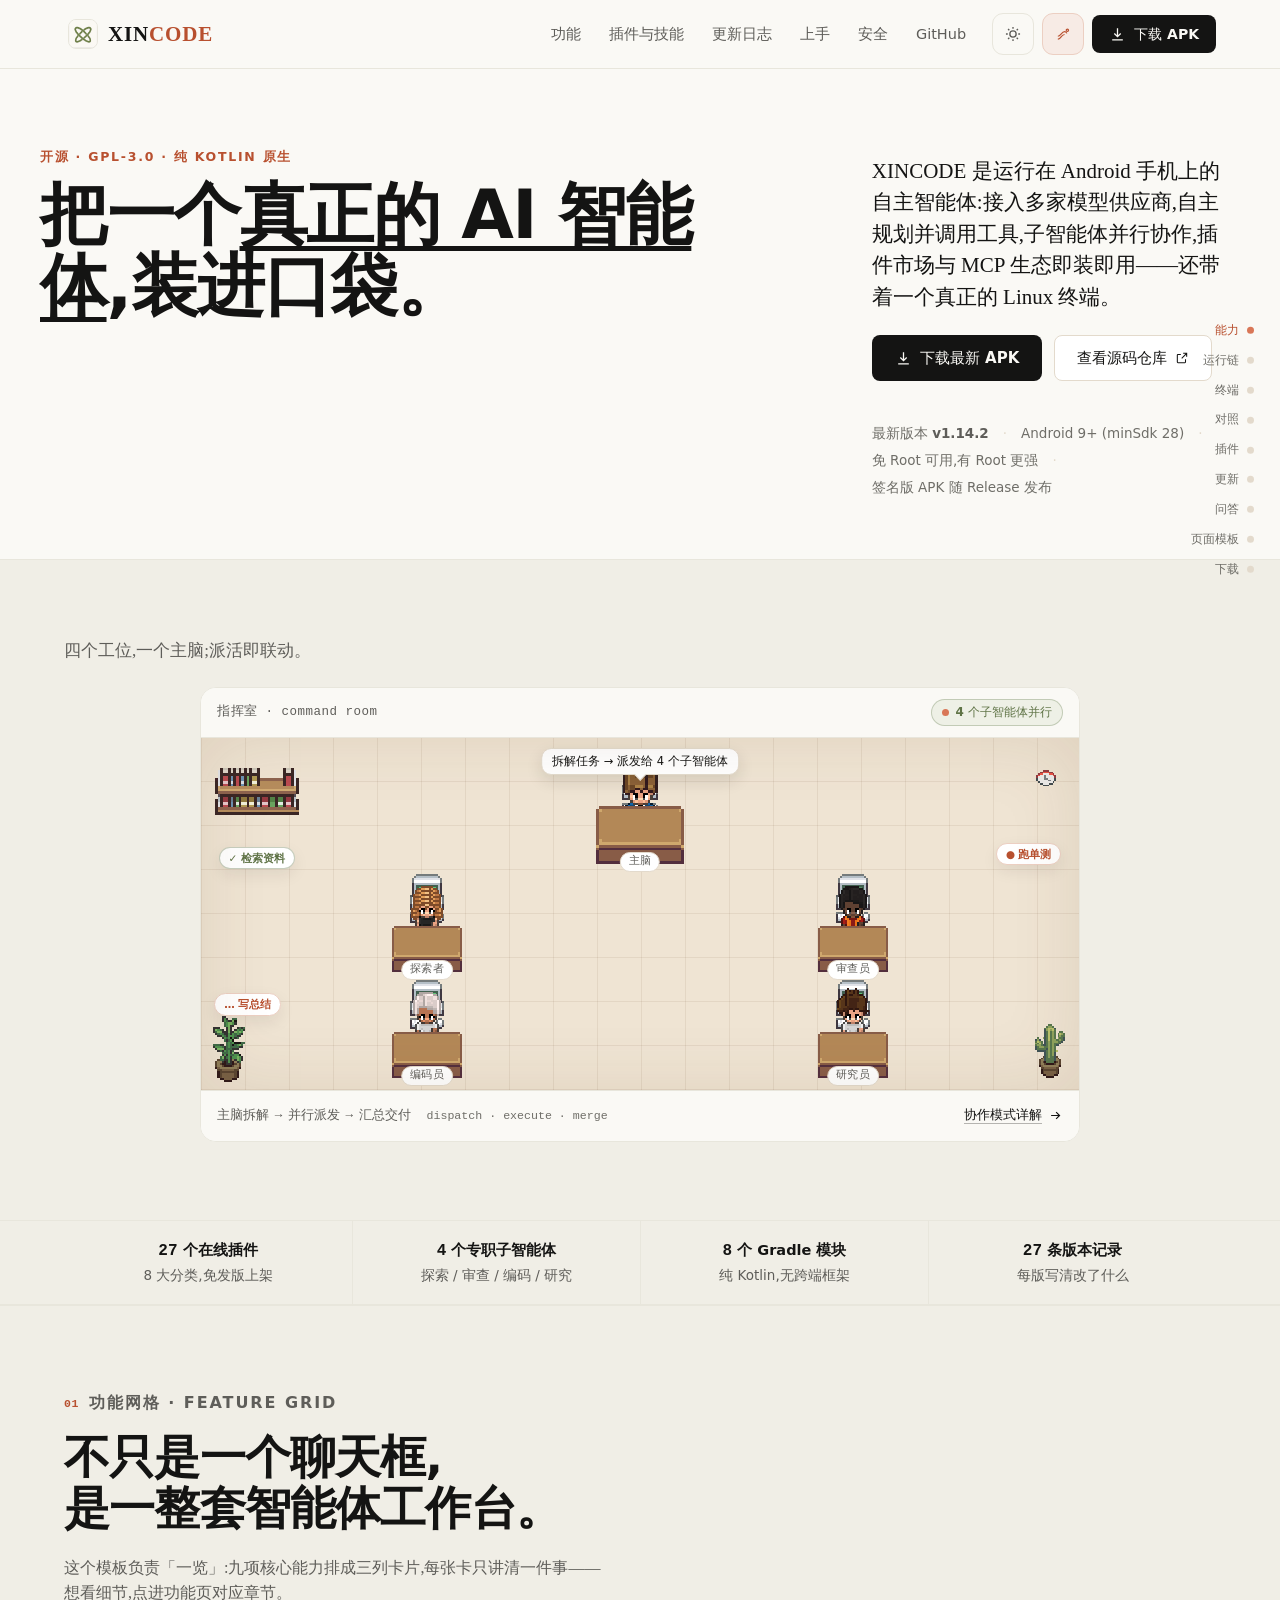
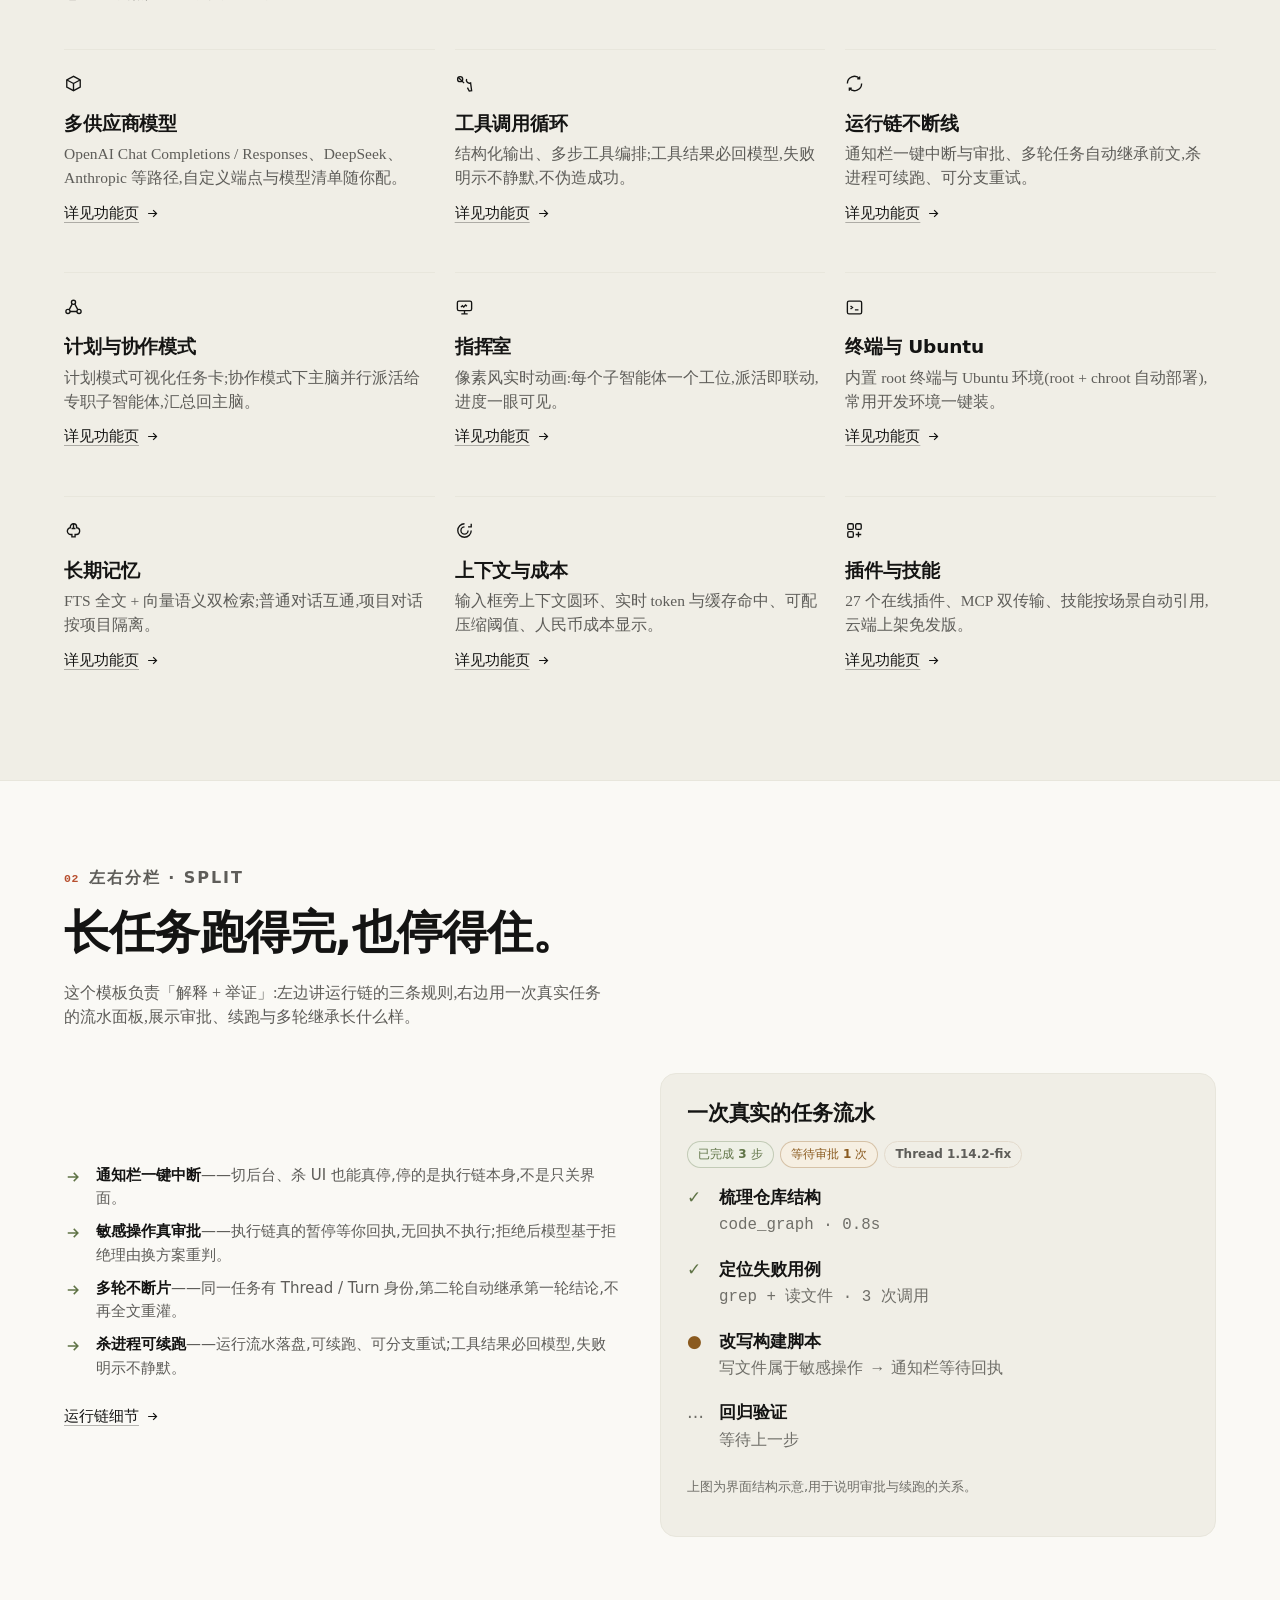
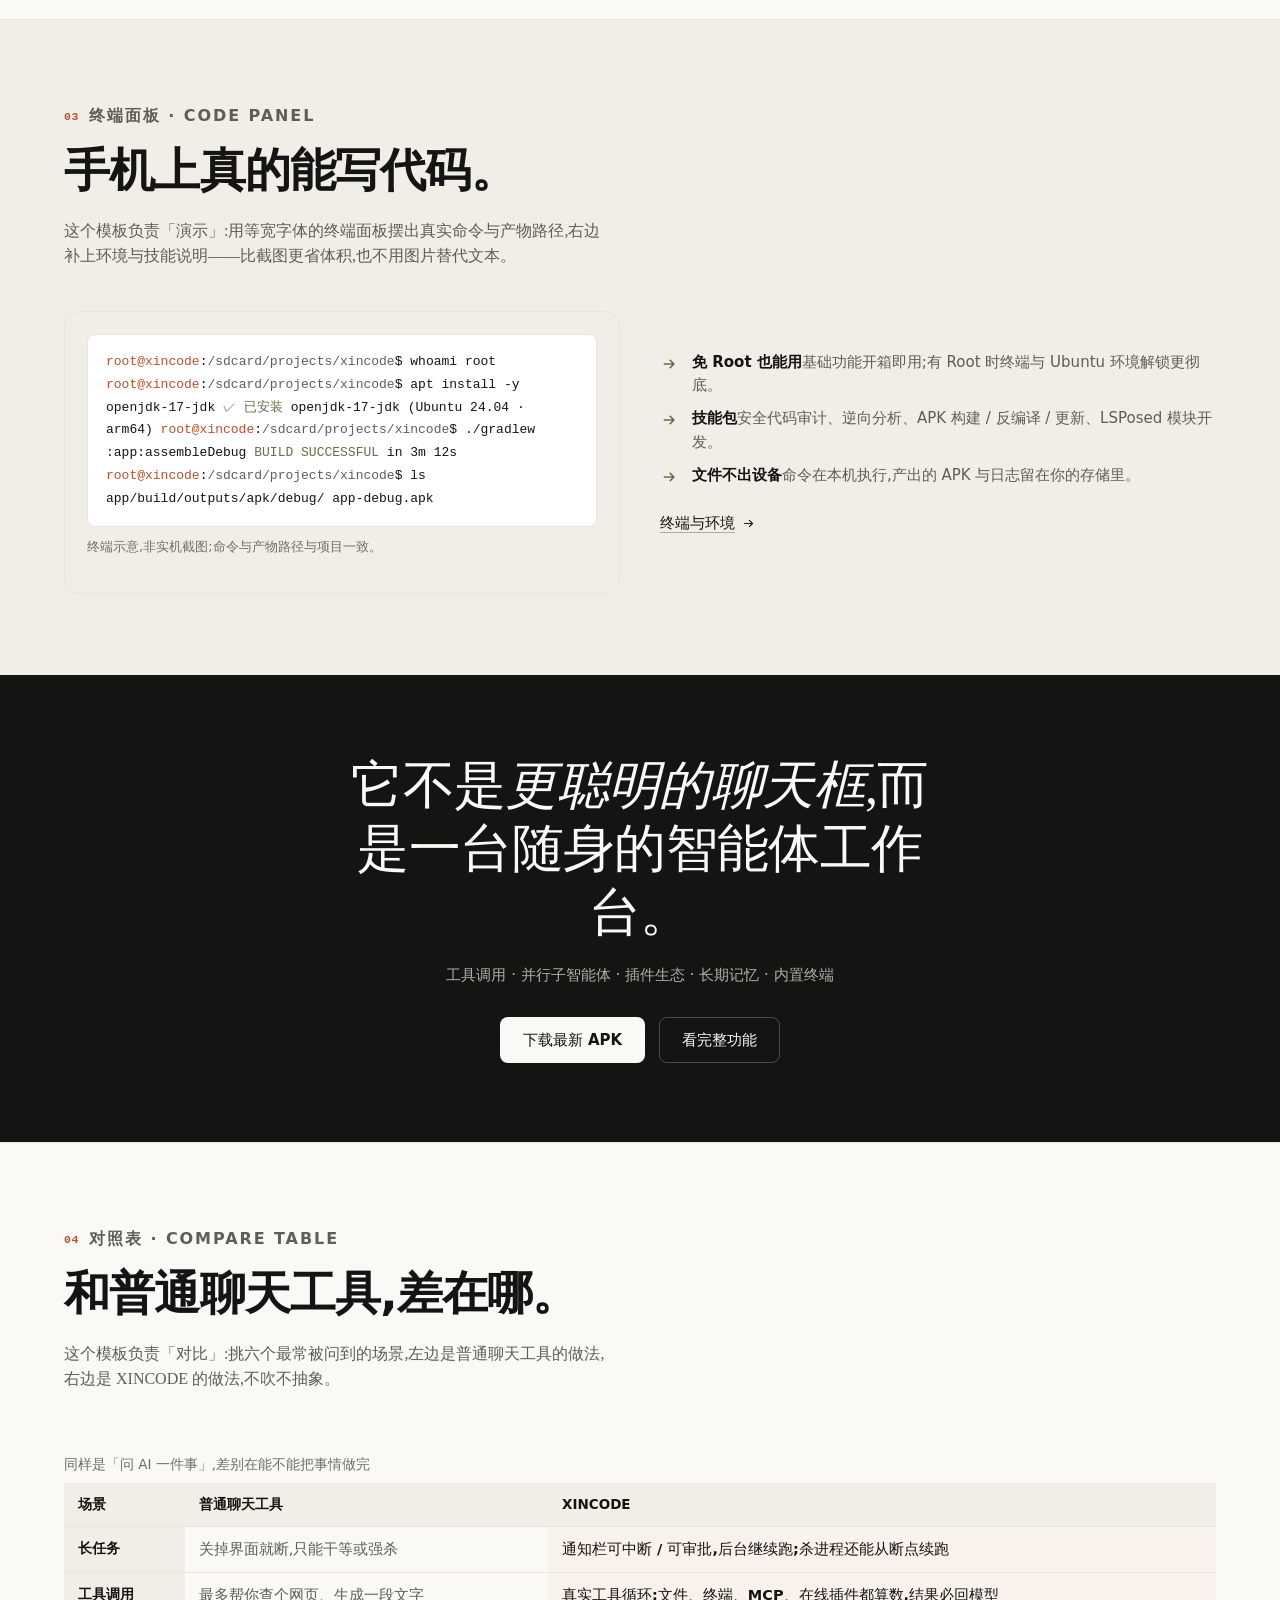
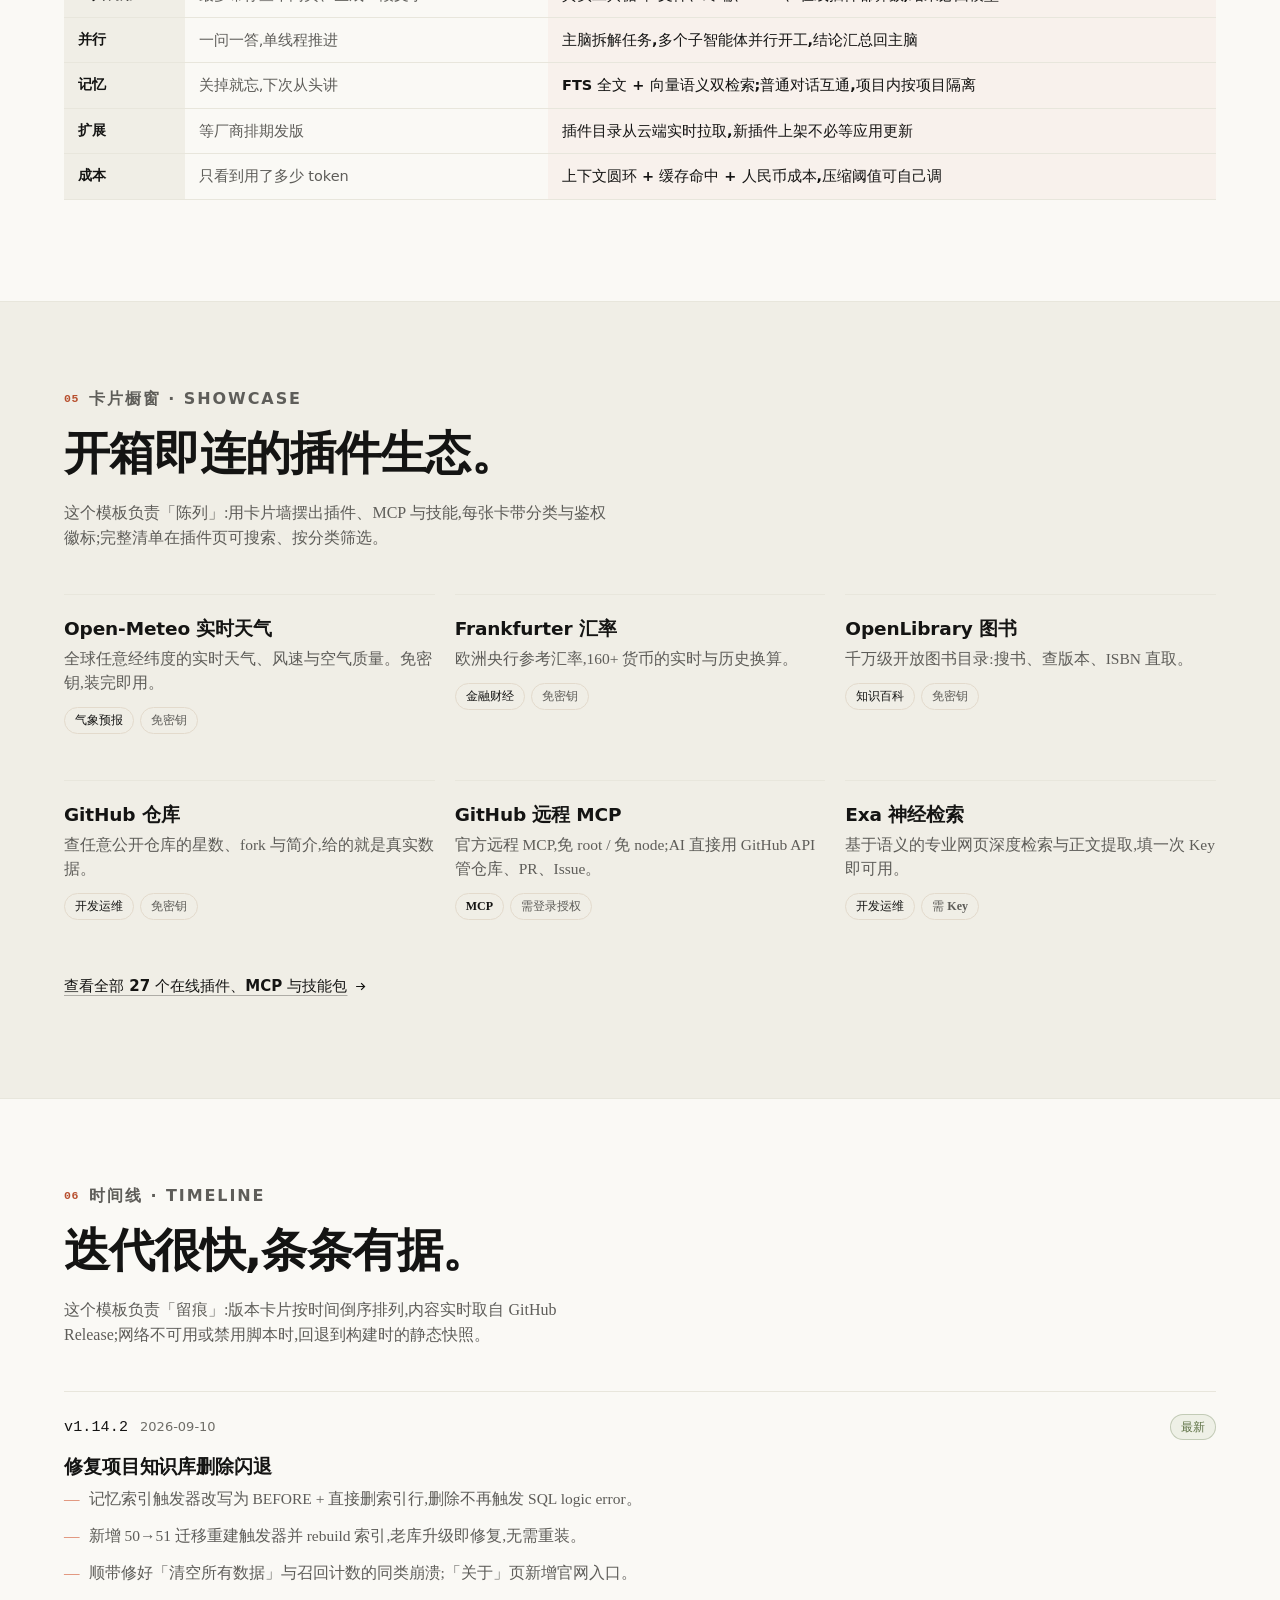
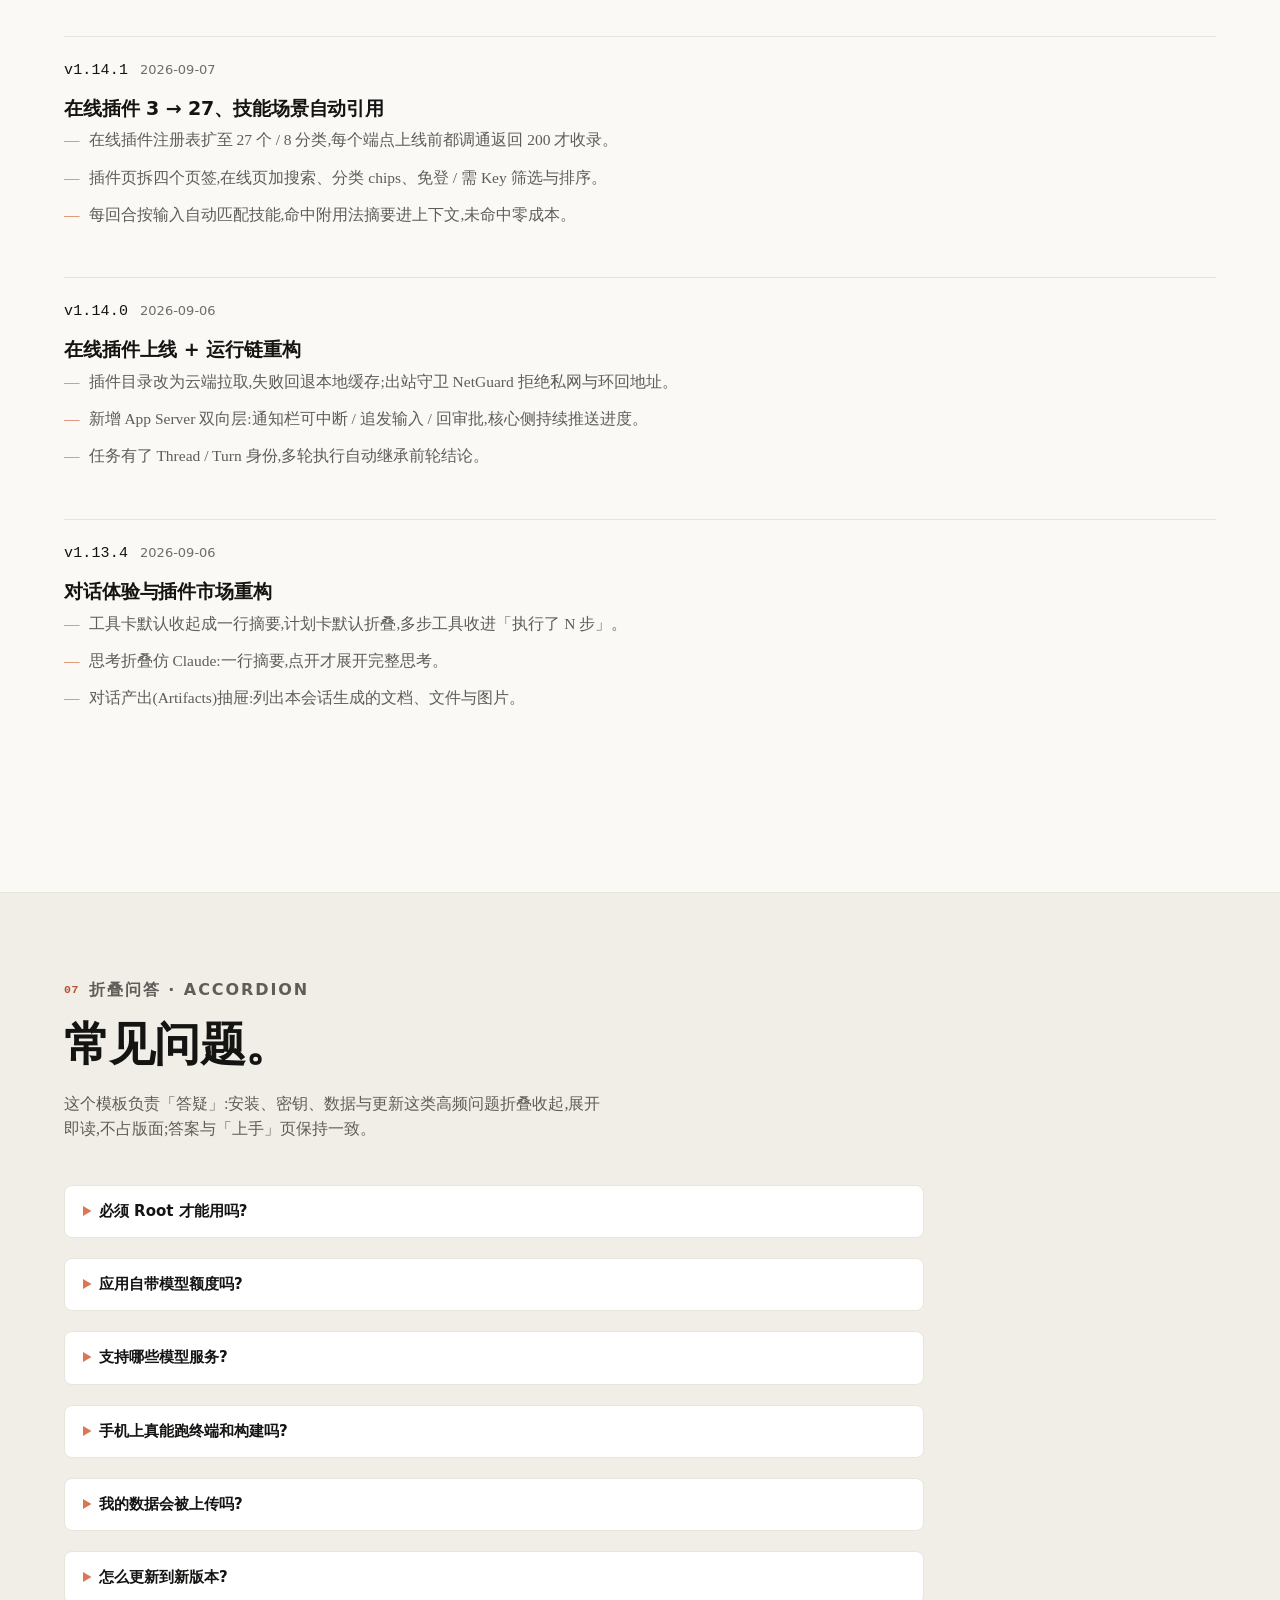
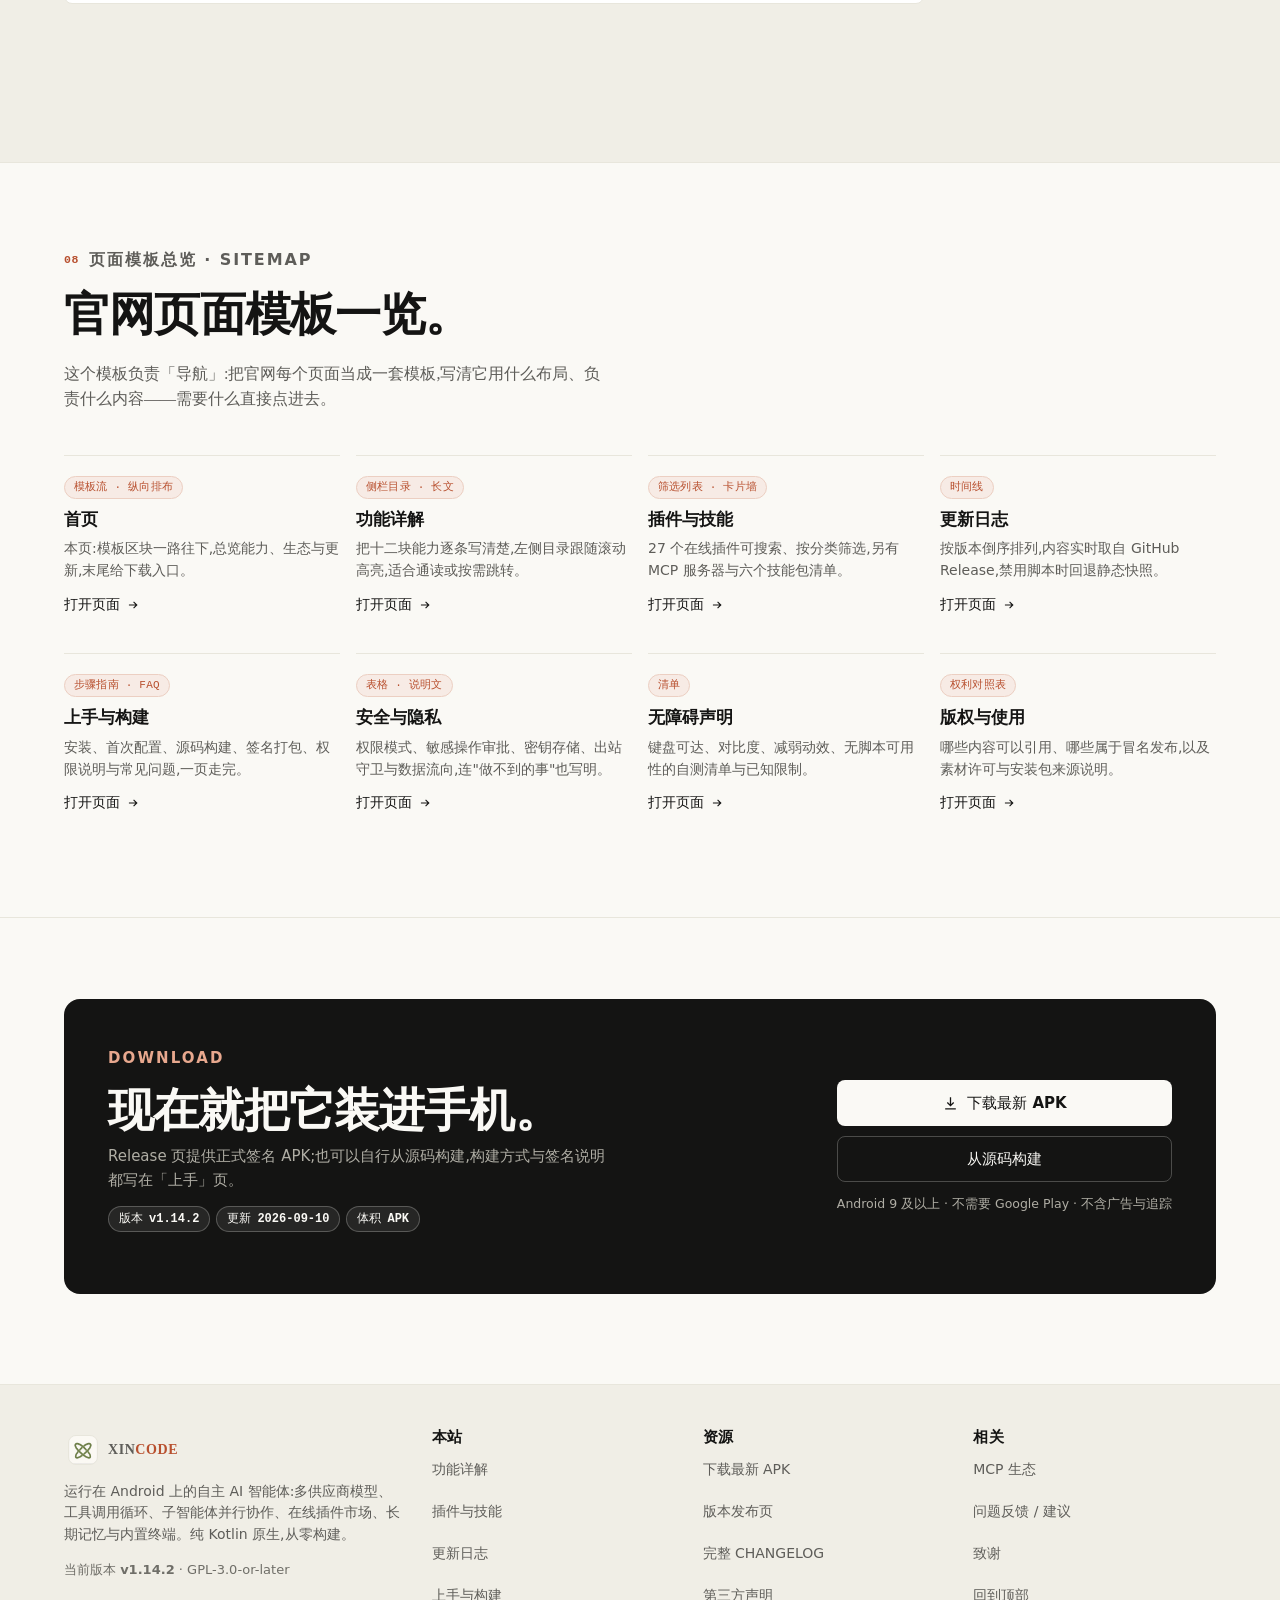
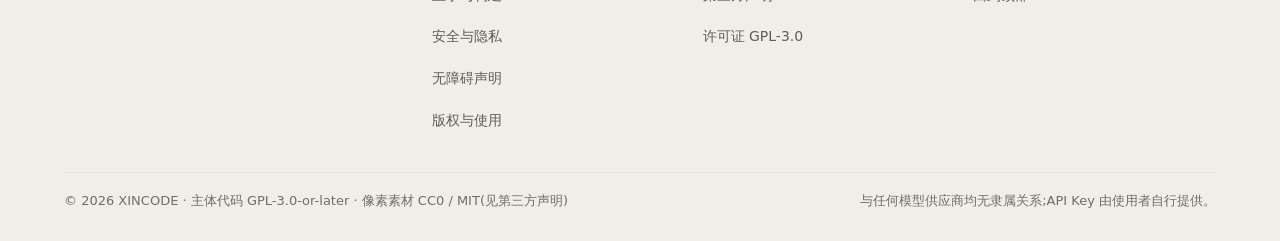
==== commit 40dfe781: "fix(site): 动画"消失"其实是系统关闭了动效 —— 加动效开关(默认跟随系统,可手动覆盖) 现象 - 页面滚动浮现、像素场景动画全部不动。  定位 - 站点无报错:56 个浮现目标都在,但 " ====
--- a/docs/index.html
+++ b/docs/index.html
@@ -51,6 +51,7 @@
     </nav>
     <div class="nav-actions">
       <button class="icon-btn" type="button" data-theme-toggle aria-pressed="false" aria-label="切换到深色主题"><svg viewBox="0 0 24 24" width="18" height="18" fill="none" stroke="currentColor" stroke-width="1.8" aria-hidden="true"><circle cx="12" cy="12" r="4.2"/><path d="M12 2.6v2.4M12 19v2.4M2.6 12H5M19 12h2.4M5.4 5.4l1.7 1.7M16.9 16.9l1.7 1.7M18.6 5.4l-1.7 1.7M7.1 16.9l-1.7 1.7"/></svg></button>
+      <button class="icon-btn motion-btn" type="button" data-motion-toggle aria-pressed="false" aria-label="开启动效"><svg viewBox="0 0 24 24" width="17" height="17" fill="none" stroke="currentColor" stroke-width="1.7" aria-hidden="true"><path d="M4 14.5c2.2 0 3-1.2 4.5-3s3.3-3.5 5-3.5 2.7 1.2 3.2 2.4M4 18.5c2.2 0 3-1.2 4.5-3s3.3-3.5 5-3.5"/><circle cx="17.5" cy="6" r="1.6"/></svg></button>
       <a class="btn btn-sm" href="https://github.com/kusesad-1122/XINCODE-Public/releases/latest/download/app-release.apk"><svg viewBox="0 0 24 24" width="17" height="17" fill="none" stroke="currentColor" stroke-width="1.8" aria-hidden="true"><path d="M12 3v12M7.5 10.5 12 15l4.5-4.5M4.5 19.5h15"/></svg>下载 APK</a>
       <button class="icon-btn nav-toggle" type="button" data-menu-toggle aria-expanded="false" aria-controls="site-menu" aria-label="打开导航菜单"><svg viewBox="0 0 24 24" width="20" height="20" fill="none" stroke="currentColor" stroke-width="1.8" aria-hidden="true"><path d="M4 7h16M4 12h16M4 17h16"/></svg></button>
     </div>
--- a/docs/assets/site.css
+++ b/docs/assets/site.css
@@ -259,10 +259,20 @@
 .reveal.is-in { opacity: 1; transform: none; }
 .no-js .reveal { opacity: 1; transform: none; }
 
+/* 动效 OFF(由首屏脚本写入 data-motion,默认取系统偏好,用户可覆盖):
+   冻结所有循环动画与过渡,内容一律可见 */
+:root[data-motion="off"] *, :root[data-motion="off"] *::before, :root[data-motion="off"] *::after {
+  animation-duration: .001ms !important; animation-iteration-count: 1 !important; transition-duration: .001ms !important;
+}
+:root[data-motion="off"] { scroll-behavior: auto; }
+:root[data-motion="off"] .reveal, :root[data-motion="off"] [data-reveal].reveal { opacity: 1 !important; transform: none !important; }
 @media (prefers-reduced-motion: reduce) {
-  html { scroll-behavior: auto; }
-  *, *::before, *::after { animation-duration: .001ms !important; animation-iteration-count: 1 !important; transition-duration: .001ms !important; }
-  .reveal { opacity: 1; transform: none; }
+  /* 无脚本兜底:没有 data-motion(脚本未执行)时仍按系统偏好处理 */
+  :root:not([data-motion]) html { scroll-behavior: auto; }
+  :root:not([data-motion]) *, :root:not([data-motion]) *::before, :root:not([data-motion]) *::after {
+    animation-duration: .001ms !important; animation-iteration-count: 1 !important; transition-duration: .001ms !important;
+  }
+  :root:not([data-motion]) .reveal, :root:not([data-motion]) [data-reveal].reveal { opacity: 1 !important; transform: none !important; }
 }
 
 /* ---------- 6. Sections & cards ---------- */
@@ -603,6 +613,8 @@
 }
 @media (max-width: 760px) {
   .nav-links, .nav-actions .btn { display: none; }
+  .nav { gap: 8px; }
+  .nav-actions { gap: 6px; }
   .nav-toggle { display: inline-flex; }
   .nav-actions { margin-left: auto; }
   .grid-2, .grid-3, .grid-4, .plugin-grid { grid-template-columns: 1fr; }
@@ -711,10 +723,8 @@
 [data-reveal-group] > *:nth-child(3n + 2) { --i: 1; }
 [data-reveal-group] > *:nth-child(3n + 3) { --i: 2; }
 
-@media (prefers-reduced-motion: reduce) {
-  [data-reveal].reveal, [data-reveal].reveal.rv-from-top { opacity: 1 !important; transform: none !important; transition: none !important; }
-  .read-progress { display: none; }
-}
+:root[data-motion="off"] [data-reveal].reveal,
+:root[data-motion="off"] [data-reveal].reveal.rv-from-top { opacity: 1 !important; transform: none !important; transition: none !important; }
 
 /* ---------- 对照表:右侧一列强调 ---------- */
 table .is-good { color: var(--ink); background: color-mix(in srgb, var(--brand-soft) 55%, transparent); font-weight: 550; }
@@ -783,3 +793,6 @@
 .band-dark .band-row { display: flex; gap: 14px; justify-content: center; flex-wrap: wrap; margin-top: 30px; }
 .band-dark .btn-ghost { background: transparent; color: var(--inverse-ink); border-color: var(--inverse-line); }
 .band-dark .btn-ghost:hover { background: rgb(250 249 245 / 10%); color: var(--inverse-ink); }
+
+/* ---------- 19. 动效开关 ---------- */
+.motion-btn[aria-pressed="true"] { color: var(--brand-strong); border-color: var(--brand-line); background: var(--brand-soft); }
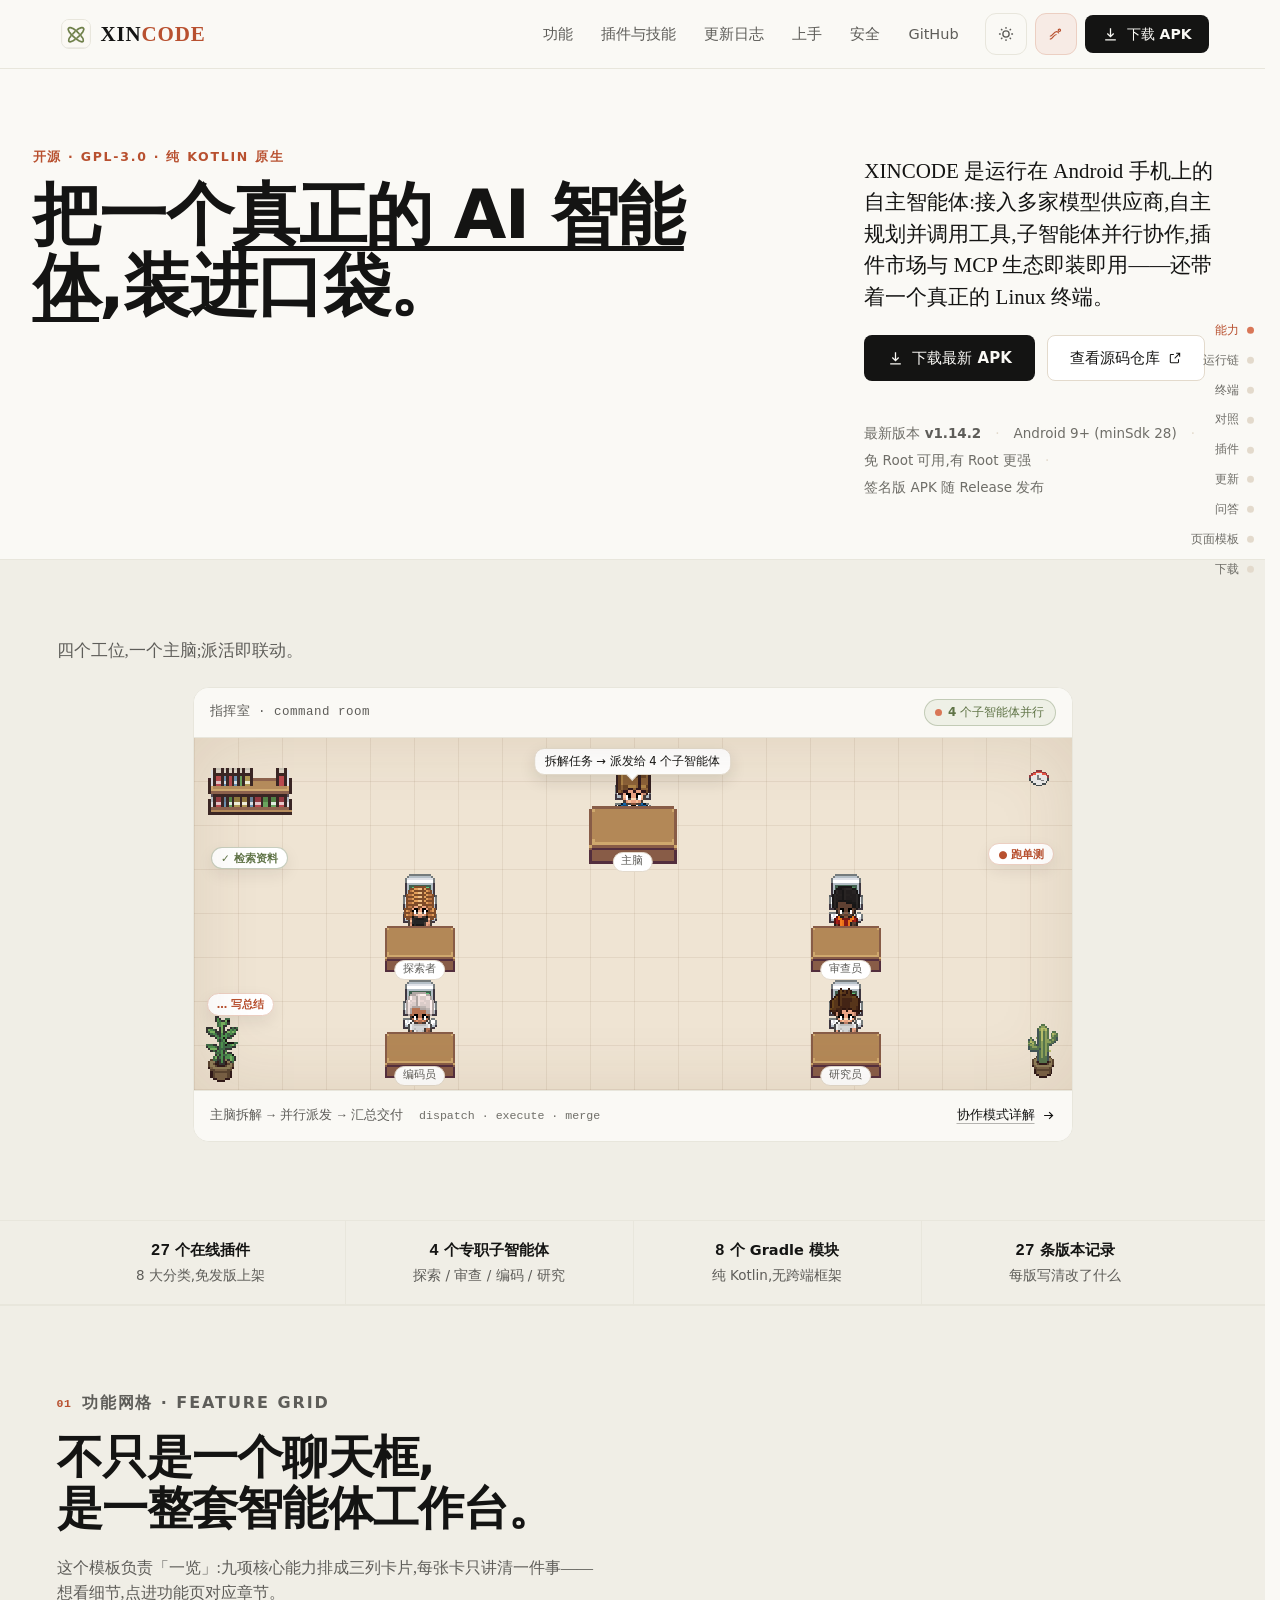
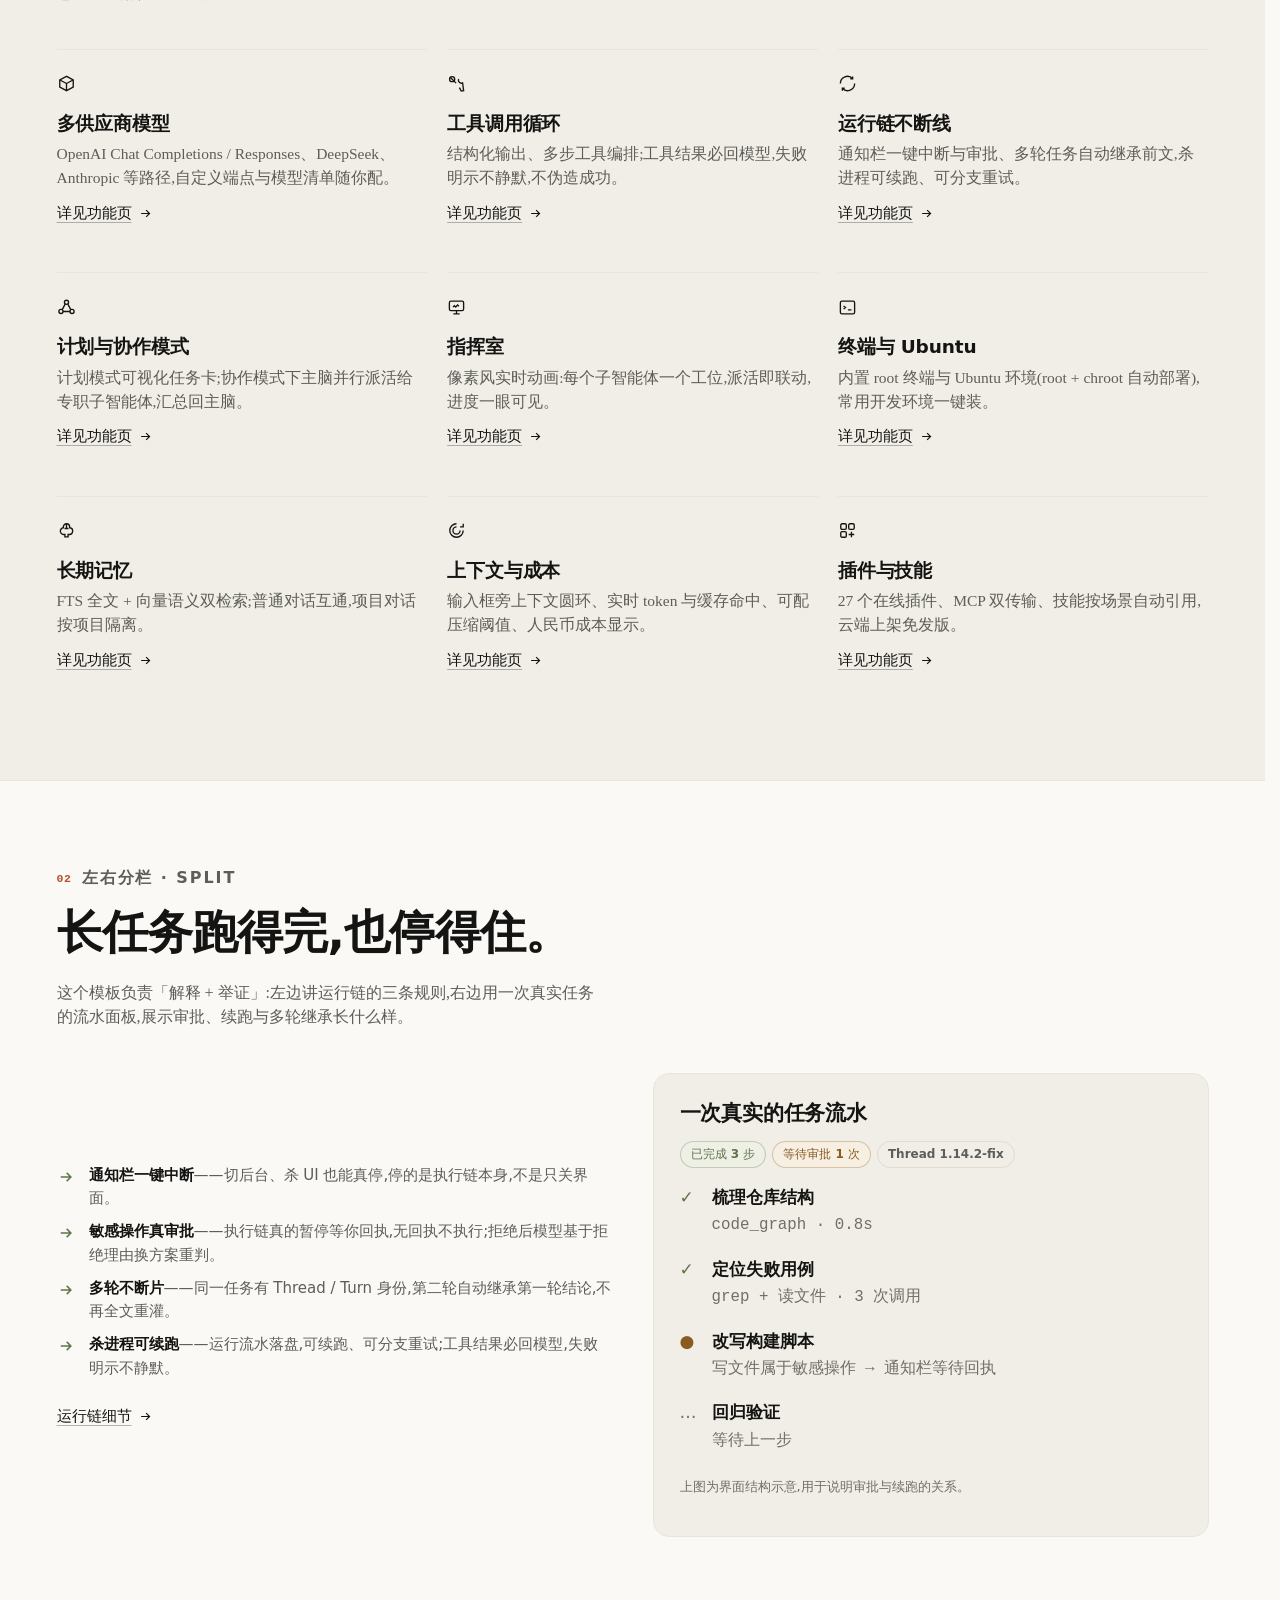
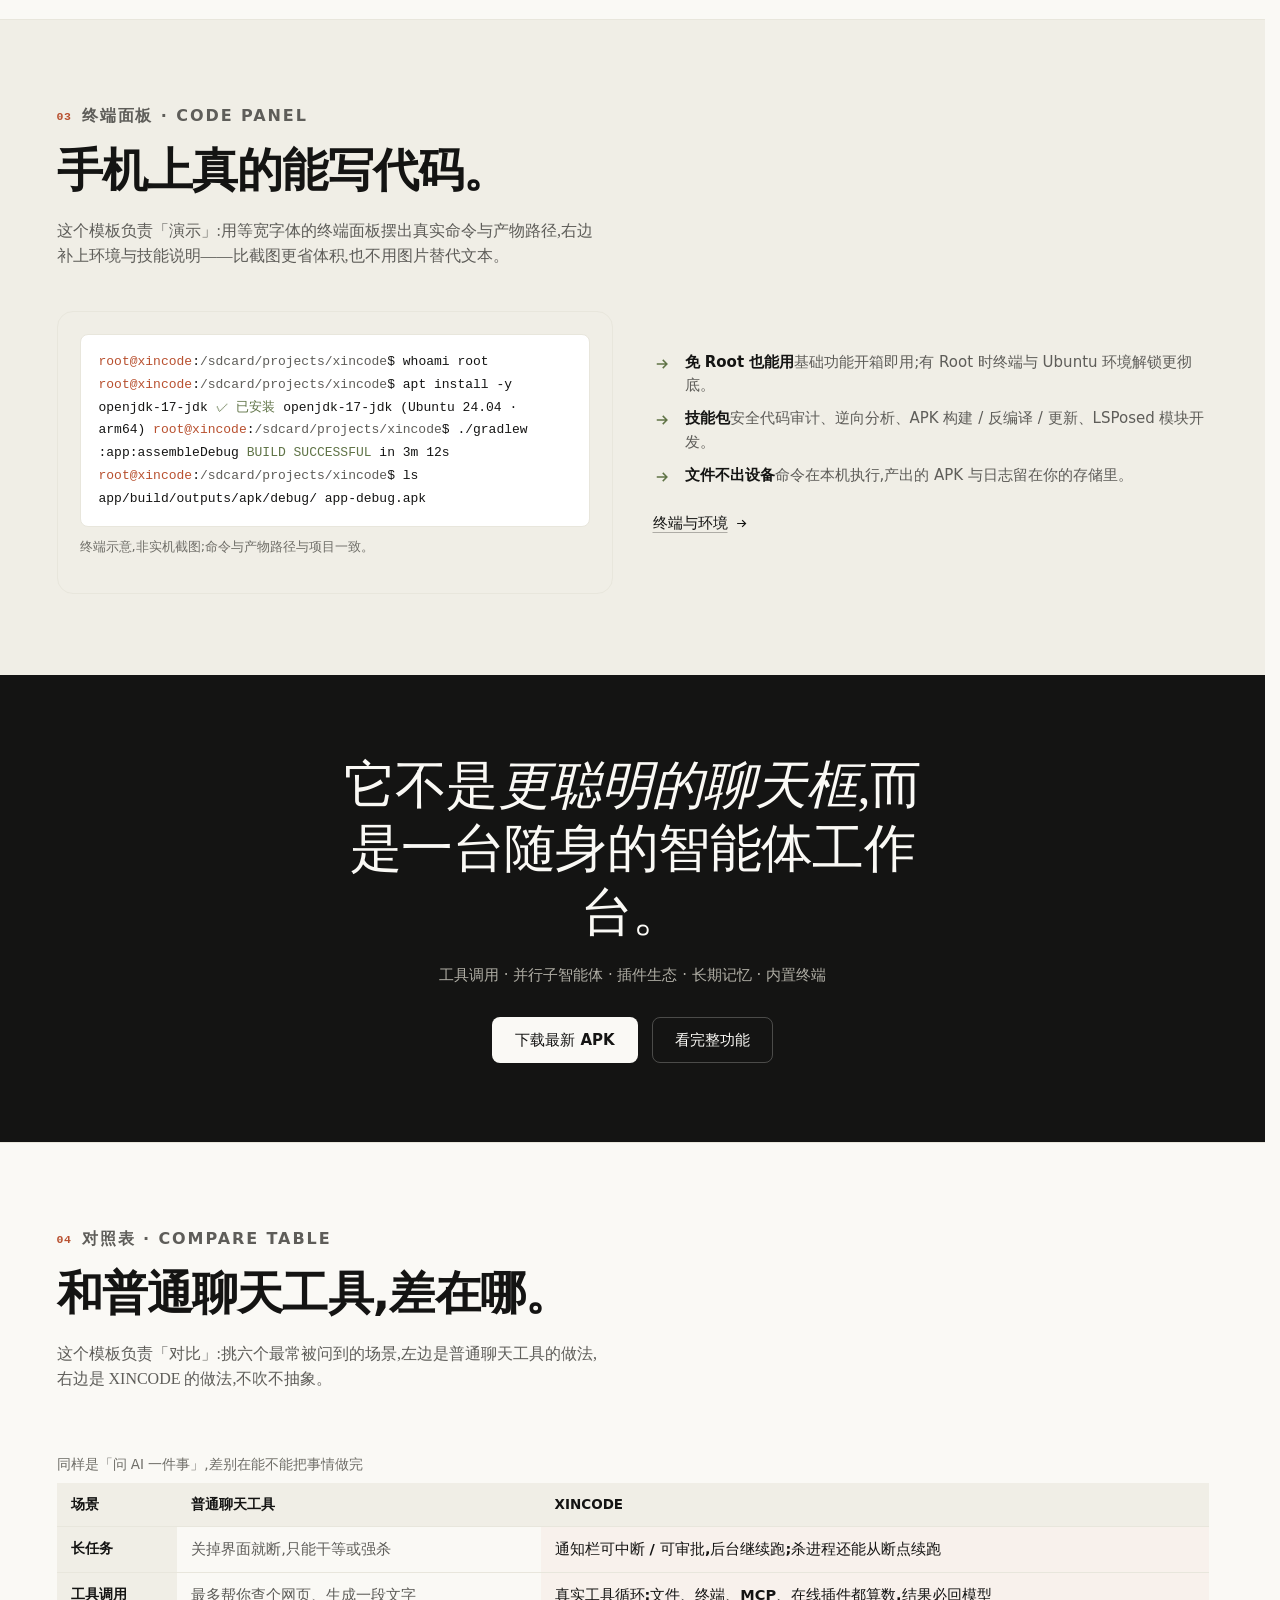
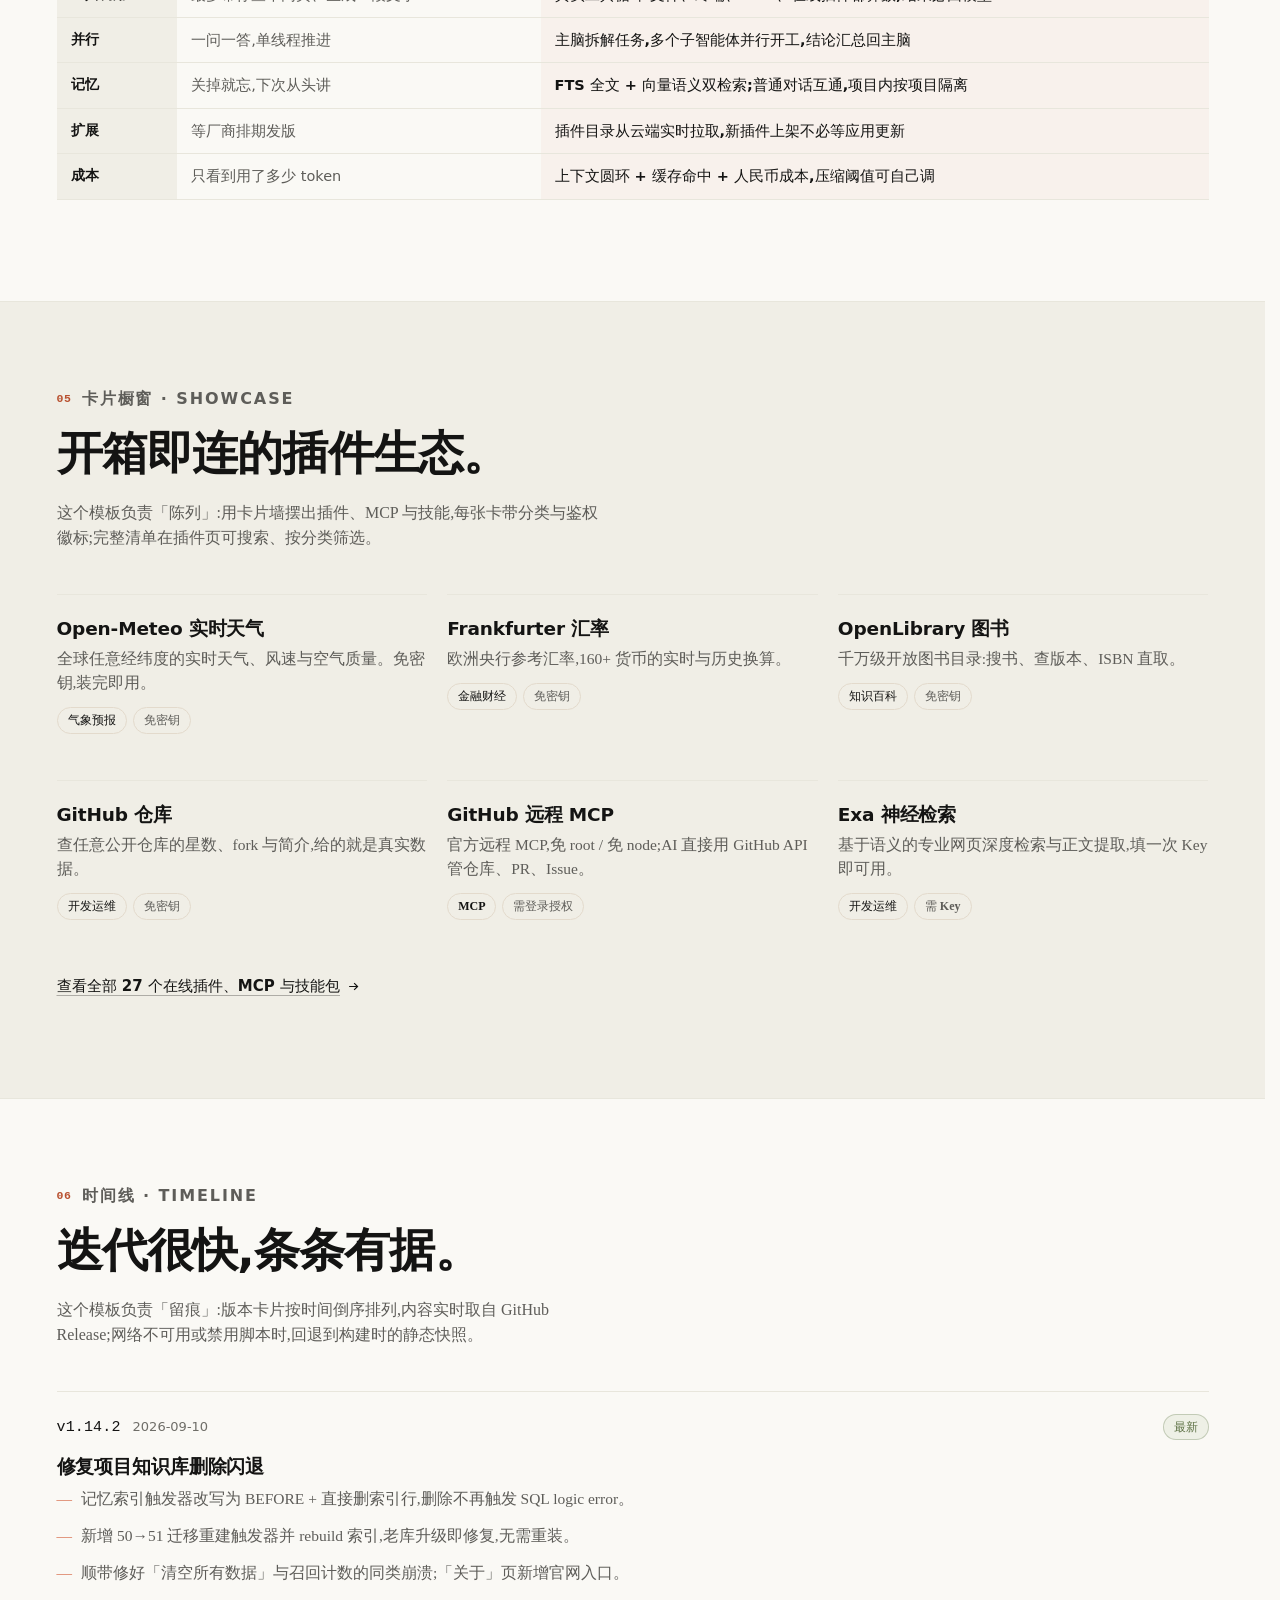
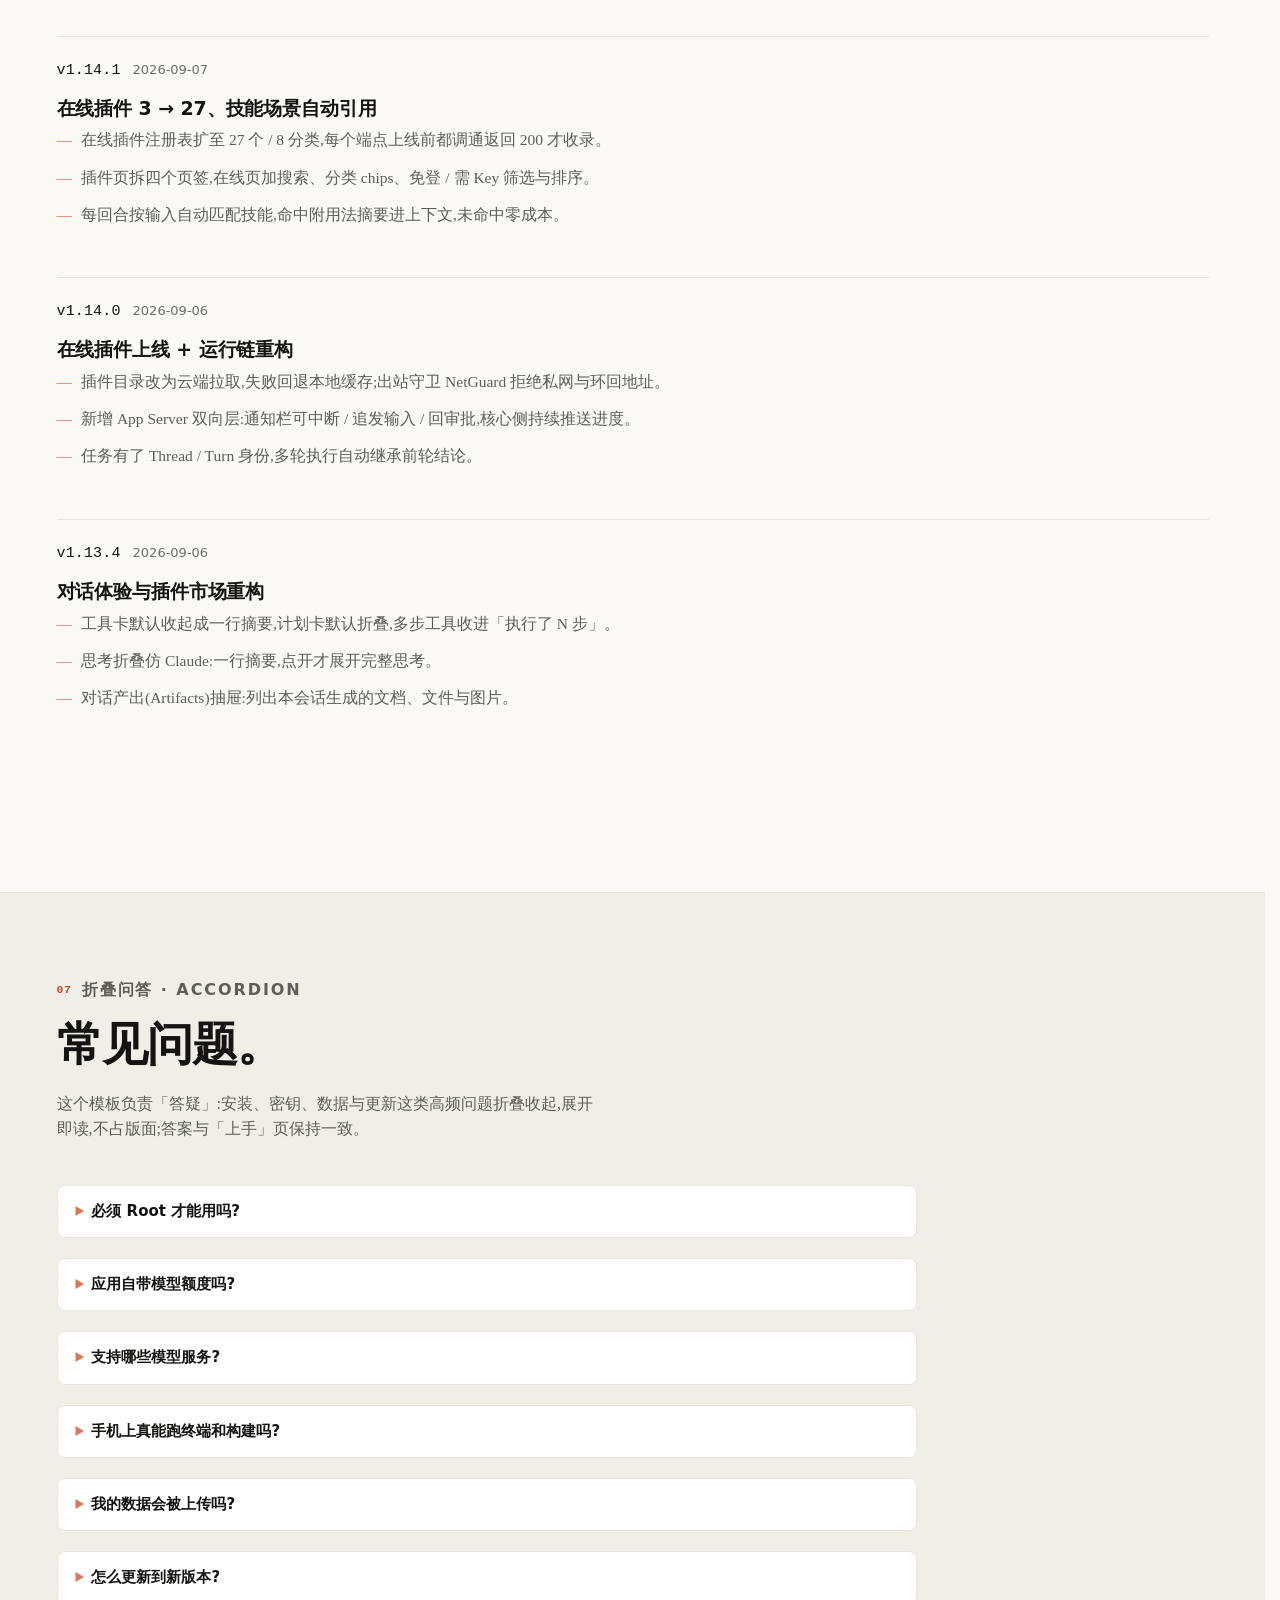
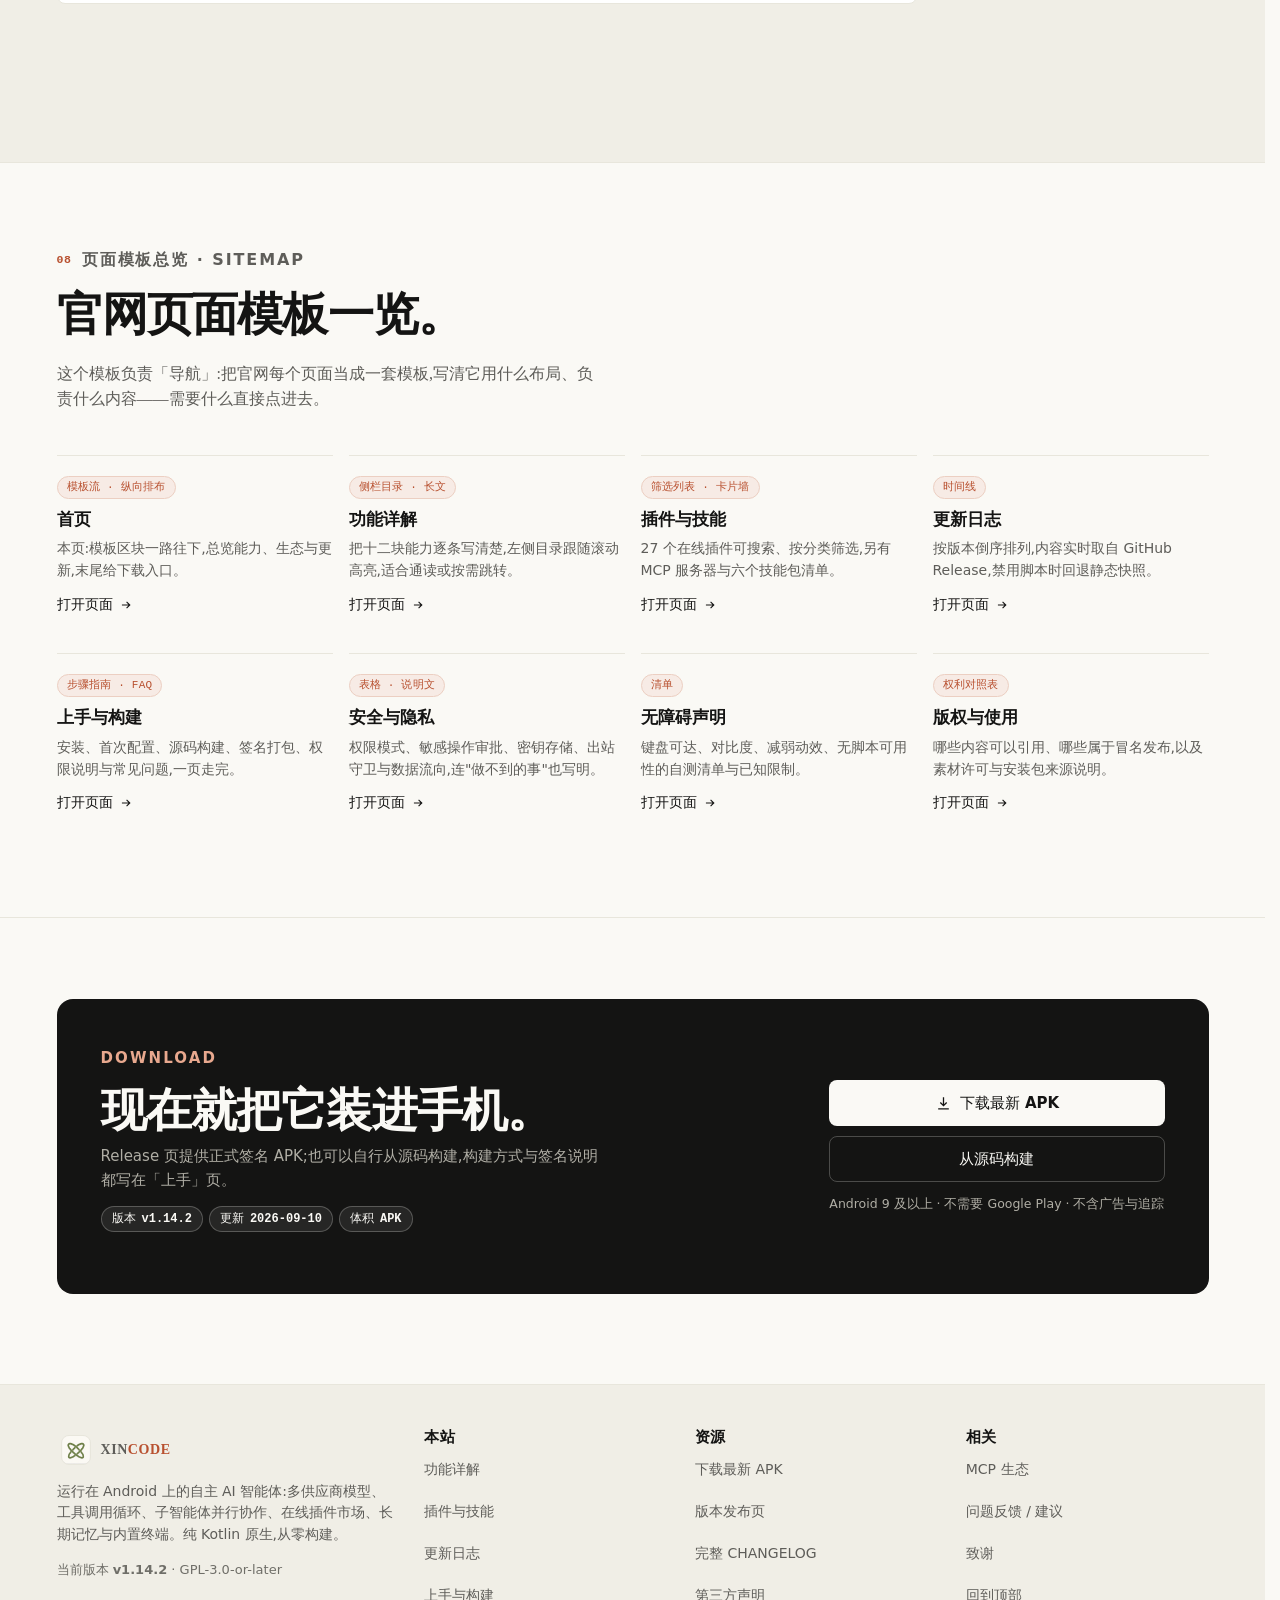
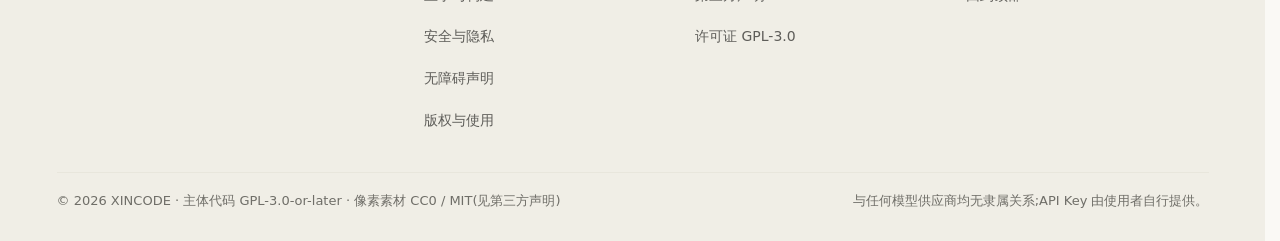
==== commit be84d8e4: "feat(site): 动效默认开启 + 滚轮缓动 + 回到顶部向上滚动 - 动效默认【开】:不再跟随系统 prefers-reduced-motion 自动关闭,只有用户手动关过   (localS" ====
--- a/docs/index.html
+++ b/docs/index.html
@@ -591,5 +591,10 @@
     </div>
   </div>
 </footer>
+
+<button class="to-top" type="button" data-to-top aria-label="回到顶部(向上滚动)">
+  <svg viewBox="0 0 24 24" width="16" height="16" fill="none" stroke="currentColor" stroke-width="1.9" aria-hidden="true"><path d="M12 19V6M6.5 11.5 12 6l5.5 5.5"/></svg>
+  <span class="to-top__t">回到顶部</span>
+</button>
 </body>
 </html>
--- a/docs/assets/site.css
+++ b/docs/assets/site.css
@@ -105,7 +105,7 @@
 
 /* ---------- 2. Base ---------- */
 *, *::before, *::after { box-sizing: border-box; }
-html { -webkit-text-size-adjust: 100%; scroll-behavior: smooth; scroll-padding-top: 96px; }
+html { -webkit-text-size-adjust: 100%; scroll-behavior: smooth; scroll-padding-top: 96px; scrollbar-gutter: stable; }
 body {
   margin: 0; background: var(--bg); color: var(--ink); overflow-wrap: break-word;
   font-family: var(--sans); font-size: 17px; line-height: 1.55;
@@ -268,7 +268,7 @@
 :root[data-motion="off"] .reveal, :root[data-motion="off"] [data-reveal].reveal { opacity: 1 !important; transform: none !important; }
 @media (prefers-reduced-motion: reduce) {
   /* 无脚本兜底:没有 data-motion(脚本未执行)时仍按系统偏好处理 */
-  :root:not([data-motion]) html { scroll-behavior: auto; }
+  :root:not([data-motion]) { scroll-behavior: auto; }
   :root:not([data-motion]) *, :root:not([data-motion]) *::before, :root:not([data-motion]) *::after {
     animation-duration: .001ms !important; animation-iteration-count: 1 !important; transition-duration: .001ms !important;
   }
@@ -796,3 +796,21 @@
 
 /* ---------- 19. 动效开关 ---------- */
 .motion-btn[aria-pressed="true"] { color: var(--brand-strong); border-color: var(--brand-line); background: var(--brand-soft); }
+
+/* ---------- 20. 回到顶部(向上滚动) ---------- */
+.to-top {
+  position: fixed; right: 24px; bottom: 24px; z-index: 55;
+  display: inline-flex; align-items: center; gap: 8px;
+  min-height: 44px; padding: 0 16px;
+  font: inherit; font-size: 14px; font-weight: 550;
+  color: var(--ink); background: var(--bg);
+  border: 1px solid var(--border-2); border-radius: var(--r-pill);
+  cursor: pointer; text-decoration: none;
+  opacity: 0; transform: translateY(10px); pointer-events: none;
+  transition: opacity .28s ease, transform .28s ease, border-color .16s ease;
+}
+.to-top.is-shown { opacity: 1; transform: none; pointer-events: auto; }
+.to-top:hover { border-color: var(--ink); }
+:root[data-motion="off"] .to-top { transition: none; transform: none; }
+@media (max-width: 760px) { .to-top { right: 14px; bottom: 14px; padding: 0 13px; } .to-top .to-top__t { display: none; } }
+@media print { .to-top { display: none !important; } }
